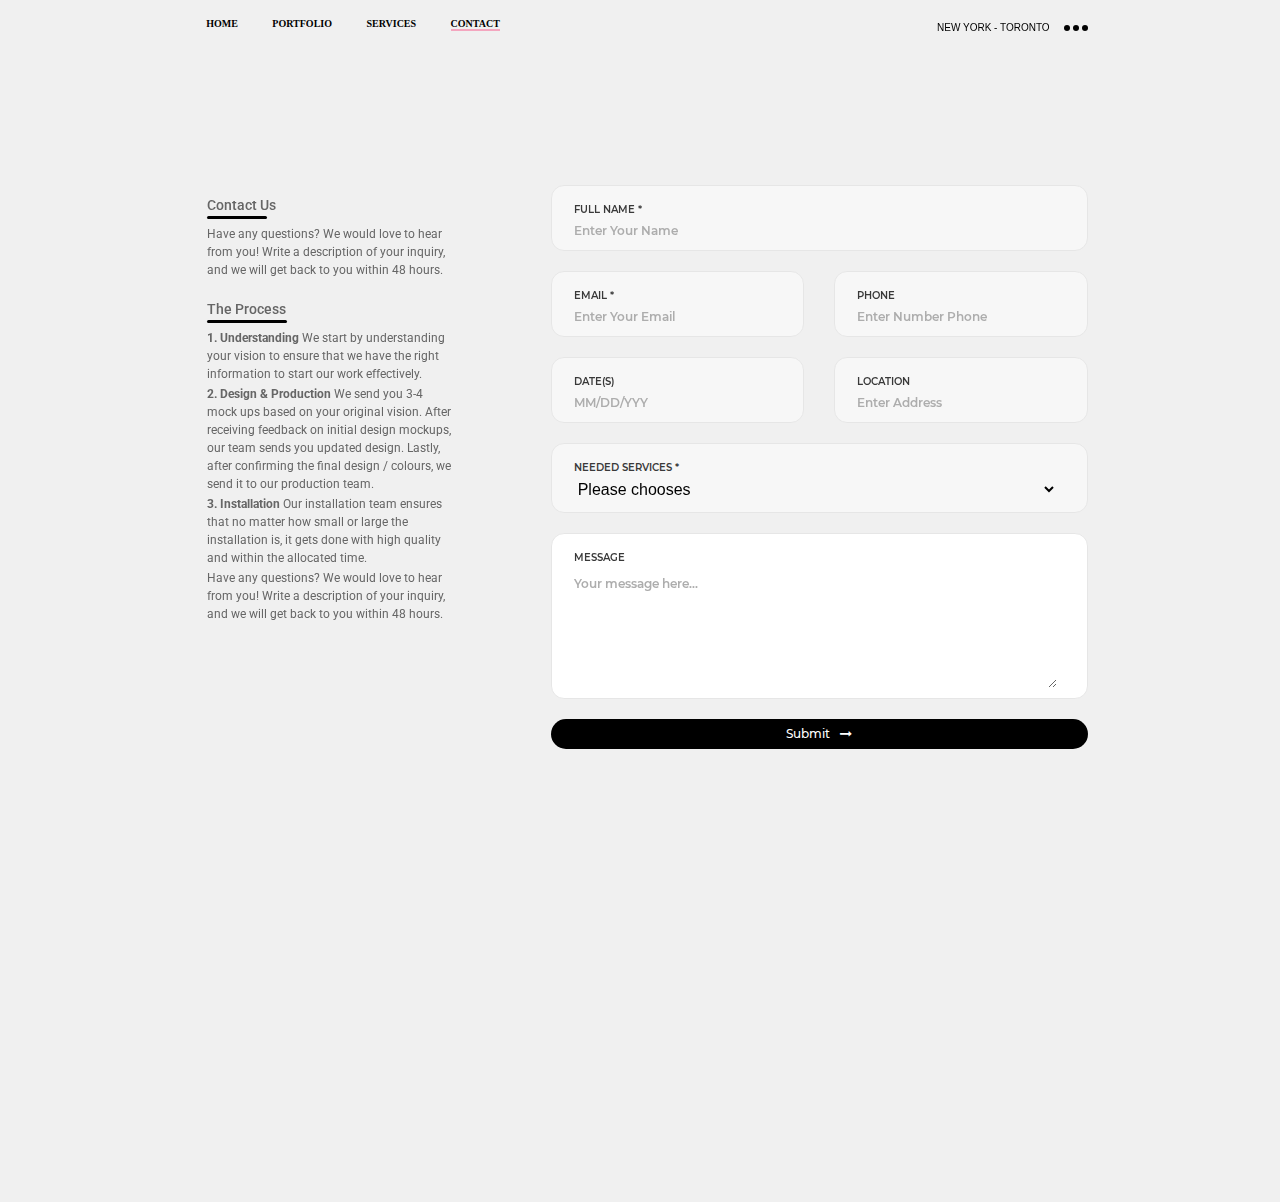
==== contact.html @ 4d8b91a7 "fixed mobile" ====
<!doctype html>
<html lang="en">
  <head>
    <!-- Required meta tags -->
    <meta charset="utf-8">
    <meta name="viewport" content="width=device-width, initial-scale=1">

    <!-- Bootstrap CSS -->
    <link href="https://cdn.jsdelivr.net/npm/bootstrap@5.1.3/dist/css/bootstrap.min.css" rel="stylesheet" integrity="sha384-1BmE4kWBq78iYhFldvKuhfTAU6auU8tT94WrHftjDbrCEXSU1oBoqyl2QvZ6jIW3" crossorigin="anonymous">

    <title>Contact | Floor Designs Toronto</title>
    <link rel="icon" href="static/img/floordesigns_to_logo_pack.png">
    <link rel="stylesheet" href="/static/style.css">

    <script src="https://kit.fontawesome.com/31c7b3f944.js" crossorigin="anonymous"></script>
    <link rel="stylesheet" href="https://cdnjs.cloudflare.com/ajax/libs/font-awesome/4.7.0/css/font-awesome.min.css">
    <link
    rel="stylesheet"
    href="https://cdnjs.cloudflare.com/ajax/libs/animate.css/4.1.1/animate.min.css"
  />
    <link href="https://unpkg.com/aos@2.3.1/dist/aos.css" rel="stylesheet">
    <link rel='stylesheet' href='https://maxcdn.bootstrapcdn.com/font-awesome/4.5.0/css/font-awesome.min.css'>
    <link rel='stylesheet' href='https://stackpath.bootstrapcdn.com/bootstrap/4.1.3/css/bootstrap.min.css'><link rel="stylesheet" href="./style.css">
    <!--===============================================================================================-->
	<link rel="icon" type="image/png" href="images/icons/favicon.ico"/>
    <!--===============================================================================================-->
        <link rel="stylesheet" type="text/css" href="vendor/bootstrap/css/bootstrap.min.css">
    <!--===============================================================================================-->
        <link rel="stylesheet" type="text/css" href="fonts/font-awesome-4.7.0/css/font-awesome.min.css">
    <!--===============================================================================================-->
        <link rel="stylesheet" type="text/css" href="fonts/iconic/css/material-design-iconic-font.min.css">
    <!--===============================================================================================-->
        <link rel="stylesheet" type="text/css" href="vendor/animate/animate.css">
    <!--===============================================================================================-->
        <link rel="stylesheet" type="text/css" href="vendor/css-hamburgers/hamburgers.min.css">
    <!--===============================================================================================-->
        <link rel="stylesheet" type="text/css" href="vendor/animsition/css/animsition.min.css">
    <!--===============================================================================================-->
        <link rel="stylesheet" type="text/css" href="vendor/select2/select2.min.css">
    <!--===============================================================================================-->
        <link rel="stylesheet" type="text/css" href="vendor/daterangepicker/daterangepicker.css">
    <!--===============================================================================================-->
        <link rel="stylesheet" type="text/css" href="vendor/noui/nouislider.min.css">
    <!--===============================================================================================-->
        <link rel="stylesheet" type="text/css" href="css/util.css">
        <link rel="stylesheet" type="text/css" href="css/main.css">

</head>

  <body>

    <nav class="container-custom-port">
        
        <div class="row">
            <div  class=" col-md-6 col-12 text-center">
                 <ul id="menu">
                     <li  ><a style="margin-left:0px !important" class="nav-tittle_port  " href="index.html">Home</a> </li>
                     <li  ><a class="nav-tittle_port  " href="portfolio.html">portfolio</a> </li>
                     <li  ><a class="nav-tittle_port  " href="services.html">services</a> </li>
                     <li  ><a class="nav-tittle_port active " href="contact.html">contact</a> </li>
                 </ul>
            </div>
            <div class="col-md-6 col-12 d-none d-sm-none d-sm-none d-md-block ">
                <ul id="location">
                
                <li class="nav-location" data-aos="fade-left" data-aos-duration="2000">
                    <span><img class="flag" src="https://upload.wikimedia.org/wikipedia/commons/thumb/e/ee/Flag_of_Canada_%28black_and_white%29.svg/1280px-Flag_of_Canada_%28black_and_white%29.svg.png" alt=""></span>
                    NEW YORK - TORONTO
                    <span style="margin-left: 12px;">
                        <span class="dot"></span>
                        <span class="dot"></span>
                        <span class="dot"></span>
                    </span>
                </li>
            </div>
          
            
        </div>
        
    </nav> 
 
  
    <section style="padding-top: 150px !important;" class="products-section1 margin-top-contaxt">
        <div class="row">
            <div class="col-12 col-md-4">
                <div class="col-md-12"  data-aos="fade-right" data-aos-duration="2500" >
                    <p  class="p-title-process">Contact Us</p>
                    <div class="rectangle-5"></div>
                    <p class="p-process">Have any questions? We would love to hear from you! Write a description of your inquiry, and we will get back to you within 48 hours.</p>
               
                      </div>
                <div class="col-md-12 padd-top-mob"  data-aos="fade-right" data-aos-duration="2000" >
                    <p  class="p-title-process">The Process</p>
                    <div class="rectangle-4"></div>
                    <p class="p-process"><b>1. Understanding</b> We start by understanding your vision to ensure that we have the right information to start our work effectively.</p>
                    <p class="p-process"><b>2. Design & Production</b> We send you 3-4 mock ups based on your original vision. After receiving feedback on initial design mockups, our team sends you updated design.
                        Lastly, after confirming the final design / colours, we send it to our production team.</p>
                    <p class="p-process"><b>3. Installation</b> Our installation team ensures that no matter how small or large the installation is, it gets done with high quality and within the allocated time.</p>
                   <p class="p-process">Have any questions? We would love to hear from you! Write a description of your inquiry, and we will get back to you within 48 hours.</p>
                </div>

            </div>
            <div class="col-12 col-md-8"  data-aos="fade" data-aos-duration="3000">
                <div class="container-contact100">
                    <div class="wrap-contact100">
                        <form class="contact100-form validate-form" action="https://formspree.io/f/xgedkbnn" method="POST">
                            <!--<span class="contact100-form-title">
                                Contact Us
                            </span>-->
            
                            <div class="wrap-input100 validate-input bg1" data-validate="Please Type Your Name">
                                <span class="label-input100">FULL NAME *</span>
                                <input class="input100" type="text" name="name" placeholder="Enter Your Name">
                            </div>
            
                            <div class="wrap-input100 validate-input bg1 rs1-wrap-input100" data-validate = "Enter Your Email (e@a.x)">
                                <span class="label-input100">Email *</span>
                                <input class="input100" type="text" name="email" placeholder="Enter Your Email ">
                            </div>
            
                            <div class="wrap-input100 bg1 rs1-wrap-input100">
                                <span class="label-input100">Phone</span>
                                <input class="input100" type="text" name="phone" placeholder="Enter Number Phone">
                            </div>
                            <div class="wrap-input100 bg1 rs1-wrap-input100">
                                <span class="label-input100">Date(s)</span>
                                <input class="input100" type="text" name="date" placeholder="MM/DD/YYY">
                            </div>
            
                            <div class="wrap-input100 bg1 rs1-wrap-input100 validate-input">
                                <span class="label-input100">Location</span>
                                <input class="input100" type="text" name="location" placeholder="Enter Address">
                            </div>
            
                            <div class="wrap-input100 input100-select bg1 validate-input">
                                <span class="label-input100 alidate-input">Needed Services *</span>
                                <div>
                                    <select class="js-select2" name="service">
                                        <option>Please chooses</option>
                                        <option>Floor Design</option>
                                        <option>Monogram</option>
                                        <option>Stationary</option>
                                        <option>Back Drop</option>
                                        <option>Corporate</option>
                                        <option>Multiple Projects</option>
                                        <option>Other</option>
                                    </select>
                                    <div class="dropDownSelect2"></div>
                                </div>
                            </div>
            
                            
            
                            <div class="wrap-input100 validate-input bg0 rs1-alert-validate" data-validate = "Please Type Your Message">
                                <span class="label-input100">Message</span>
                                <textarea class="input100" name="message" placeholder="Your message here..."></textarea>
                            </div>
            
                            <div class="container-contact100-form-btn">
                                <button class="contact100-form-btn">
                                    <span>
                                        Submit
                                        <i class="fa fa-long-arrow-right m-l-7" aria-hidden="true"></i>
                                    </span>
                                </button>
                            </div>
                        </form>
                    </div>
                </div>

            </div>

        </div>
    </section>



    <footer style="padding-top:0px;"class="footer-containter">
        <div class="row ">
            <div class="col-6">
                <div class="p-footer">Floor <b>Designs</b>  Toronto</div>
                <div class="rectangle2"></div>
                <div class="rectangle3"></div>
                <div class="rectangle4"></div>
            </div>
            <div class="col-6 " >
                <div class="icon">
                    <a target="_blank" href="https://www.instagram.com/floordesigns.to/" class="iconsocials fa fa-instagram"></a>
                    <a target="_blank" href="tel:2899462112" class="iconsocials fa fa-phone"></a>
                    <a href="#" class="view_maga"><p><i>View magazine</i></p></a> 
                </div>
            </div>


        </div>




    </footer> 


    <!-- Optional JavaScript; choose one of the two! -->

    <!-- Option 1: Bootstrap Bundle with Popper -->
    <script src="https://cdn.jsdelivr.net/npm/bootstrap@5.1.3/dist/js/bootstrap.bundle.min.js" integrity="sha384-ka7Sk0Gln4gmtz2MlQnikT1wXgYsOg+OMhuP+IlRH9sENBO0LRn5q+8nbTov4+1p" crossorigin="anonymous"></script>
    <script src="https://unpkg.com/aos@2.3.1/dist/aos.js"></script>
    <script>
        AOS.init();

      </script>
      <script>

        $(document).ready(function(){
				$(".filter-button").click(function(){
					var value = $(this).attr('data-filter');
					if(value == "all")
					{ 
						$('.filter').show();
					}
					else
					{ 
						$(".filter").not('.'+value).hide();
						$('.filter').filter('.'+value).show();
					}
					if ($(".filter-button").removeClass("active")) {
						$(this).addClass("active");
					}
				});
				$(this).addClass("active");
			});
      </script>
        <script src='https://code.jquery.com/jquery-3.3.1.slim.min.js'></script>
        <script src='https://cdnjs.cloudflare.com/ajax/libs/popper.js/1.14.3/umd/popper.min.js'></script>
        <script src='https://stackpath.bootstrapcdn.com/bootstrap/4.1.3/js/bootstrap.min.js'></script><script  src="static/script.js"></script>
    <!-- Option 2: Separate Popper and Bootstrap JS -->
    <!--
    <script src="https://cdn.jsdelivr.net/npm/@popperjs/core@2.10.2/dist/umd/popper.min.js" integrity="sha384-7+zCNj/IqJ95wo16oMtfsKbZ9ccEh31eOz1HGyDuCQ6wgnyJNSYdrPa03rtR1zdB" crossorigin="anonymous"></script>
    <script src="https://cdn.jsdelivr.net/npm/bootstrap@5.1.3/dist/js/bootstrap.min.js" integrity="sha384-QJHtvGhmr9XOIpI6YVutG+2QOK9T+ZnN4kzFN1RtK3zEFEIsxhlmWl5/YESvpZ13" crossorigin="anonymous"></script>
    -->
    
<!--===============================================================================================-->
	<script src="vendor/jquery/jquery-3.2.1.min.js"></script>
    <!--===============================================================================================-->
        <script src="vendor/animsition/js/animsition.min.js"></script>
    <!--===============================================================================================-->
        <script src="vendor/bootstrap/js/popper.js"></script>
        <script src="vendor/bootstrap/js/bootstrap.min.js"></script>
    <!--===============================================================================================-->
        <script src="vendor/select2/select2.min.js"></script>
        <script>
            $(".js-select2").each(function(){
                $(this).select2({
                    minimumResultsForSearch: 20,
                    dropdownParent: $(this).next('.dropDownSelect2')
                });
    
    
                $(".js-select2").each(function(){
                    $(this).on('select2:close', function (e){
                        if($(this).val() == "Please chooses") {
                            $('.js-show-service').slideUp();
                        }
                        else {
                            $('.js-show-service').slideUp();
                            $('.js-show-service').slideDown();
                        }
                    });
                });
            })
        </script>
    <!--===============================================================================================-->
        <script src="vendor/daterangepicker/moment.min.js"></script>
        <script src="vendor/daterangepicker/daterangepicker.js"></script>
    <!--===============================================================================================-->
        <script src="vendor/countdowntime/countdowntime.js"></script>
    <!--===============================================================================================-->
        <script src="vendor/noui/nouislider.min.js"></script>
        <script>
            var filterBar = document.getElementById('filter-bar');
    
            noUiSlider.create(filterBar, {
                start: [ 1500, 3900 ],
                connect: true,
                range: {
                    'min': 1500,
                    'max': 7500
                }
            });
    
            var skipValues = [
            document.getElementById('value-lower'),
            document.getElementById('value-upper')
            ];
    
            filterBar.noUiSlider.on('update', function( values, handle ) {
                skipValues[handle].innerHTML = Math.round(values[handle]);
                $('.contact100-form-range-value input[name="from-value"]').val($('#value-lower').html());
                $('.contact100-form-range-value input[name="to-value"]').val($('#value-upper').html());
            });
        </script>
    <!--===============================================================================================-->
        <script src="js/main.js"></script>
    
    <!-- Global site tag (gtag.js) - Google Analytics -->
    <script async src="https://www.googletagmanager.com/gtag/js?id=UA-23581568-13"></script>
    <script>
      window.dataLayer = window.dataLayer || [];
      function gtag(){dataLayer.push(arguments);}
      gtag('js', new Date());
    
      gtag('config', 'UA-23581568-13');
    </script>
  </body>
</html>
---- static/style.css ----
@import url('https://fonts.googleapis.com/css2?family=Roboto:ital,wght@0,100;0,300;0,400;0,500;0,700;0,900;1,100;1,300;1,400;1,500;1,700;1,900&display=swap');

html, body {width: auto!important; overflow-x: hidden!important} 

body{
    background-color: #f0f0f0 !important;
}



			.gallery-top-text li a{ 
                color: rgb(0, 0, 0);
                text-decoration: none;
                margin: 0 5px;
                font-size: 10px;
                text-transform: titlecase !important;
                transition-duration:  .5s;
                background-color: #e2e2e2;
                padding: 5px 10px;
                border-radius: 15px;
            }  
            .gallery-top-text li a:hover{ 
                color: rgb(255, 255, 255);
                background-color: #000000;
            } 

			.filter-button.active{
                background: #040404; 
                color: #fff;
                border-bottom: #f4a6bf;
            }
			.filter {
                border: 0px solid #fff; 
                
                
            }

			.overlay {
                position: absolute;
                bottom: 0;
                left: 0;
                right: 0;
                height: 20%;
                width: 100%; 
                opacity: 0; 
                transition: .5s ease; 
                background-color: #008CBA; 
                
            }
			.filter:hover .overlay {
                opacity: 0.8; 
            }
            .img-fluid-cust{
                padding: 10px;
                width: 100% !important;
                height: 250px !important;
                object-fit: cover !important;
            }

/*......NAV....*/

.dot{
    height: 6px;
    width: 6px;
    background-color: rgb(2, 2, 2);
    border-radius: 50%;
    display: inline-block;
}

.nav-bg{
    background-color: black;
    height: 800px;
   
}

ul#menu li {
    display:inline;
    
}

#menu{
    padding-top: 10px;
}

ul#location li {
    display:inline;
    float: right;
}

.nav-tittle{
    color: white;
    text-decoration: none;
    margin: 0 15px;
    font-size: 10px;
    text-transform: uppercase !important;
    transition-duration:  .5s;
    border-bottom: 2px solid #000000;
}

.nav-tittle_port{
    color: rgb(0, 0, 0);
    text-decoration: none;
    margin: 0 15px;
    font-size: 10px;
    text-transform: uppercase !important;
    transition-duration:  .5s;
    border-bottom: 2px solid #f0f0f0;
    transition-duration: 1s;
    animation:  fadein color 2s;
    -moz-animation: fadein 2s; /* Firefox */
    -webkit-animation: fadein 2s; /* Safari and Chrome */
    -o-animation: fadein 2s; /* Opera */
    font-weight: 600;
}
.nav-tittle_port:hover{
    border-bottom: 2px solid #f4a6bf;
    color: rgb(7, 7, 7);
    text-decoration: none;
}
.active{
    border-bottom: 2px solid #f4a6bf;
}



.nav-tittle:hover{
    border-bottom: 2px solid #f4a6bf;
    color: white;
}


.nav-location{
    color: black;
    text-decoration: none;
    font-size: 10px;
    text-transform: uppercase !important;
    margin-top: 20px;
}

.flag{
    width: 20px;
    margin-right: 10px;
}

.banner{
    z-index: 2;
    position: absolute;
    width: 80%;
    height: 700px;
    padding-top: 100px;
    top: 0;
}


/*......img....*/
.img-home{
    width: 100%;
    height: 500px;
    object-fit: cover;

    
}
.img-banner{
    width: 100%;
    height: 500px;
    object-fit: cover;
    position: ;
    margin-top: -1000px;
    padding-right: 15%;

}

.img-services{
    width: 100%;
    height: 300px;
    object-fit: cover;

    
}
/*......accordion....*/

.accordion-button:not(.collapsed) {
    color: #000000;
    background-color: #f0f0f0;
    box-shadow: inset 0 -1px 0 rgb(0 0 0 / 13%);
    transition-duration: .5s;
    
}

.accordion-button{
    font-size: 30px !important;
    font-family: 'Roboto', sans-serif;
    font-weight: 800;
    line-height: 1;
    position: ;
    transition-duration: .5s;
    color: rgb(162, 162, 162) !important;
}
.accordion-button:not(.collapsed) {
    color: #000000 !important;


    
}

/*......btn....*/

.btn-services{
    font-size: 12px;
    font-family: 'Roboto', sans-serif;
    font-weight: 400;
    line-height: 2.5;
    text-decoration: none;
    color: black;
    letter-spacing: 3px;
    text-transform: uppercase;
    margin-left: 14px;
    transition-duration: .5s;
}

.sss:hover .btn-services{
    margin-left: 30px;
    font-weight: 700;
    color: black;
}
.sss:hover .btn-services i{
    margin-left: 10%;
    font-weight: 700;
    color: rgb(0, 0, 0);
}

i{
    transition-duration: .5s;
}



/*......Shapes....*/

.dot2{
    height: 30px;
    width: 30px;
    background-color: #fd0856;
    border-radius: 50%;
    position: inline;
    margin-bottom: -30px !important;
    opacity: .15;
    transition-duration: .5s;
}

.sss:hover .dot2{
    height: 30px;
    width: 220px;
    border-radius: 400px;
}

.rectangle {
    height: 8px;
    width: 50px;
    border-radius: 20px;
    background-color: rgb(0, 0, 0);
    margin-bottom: 30px;
  }

  .rectangle2 {
    height: 4px;
    width: 100px;
    border-radius: 20px;
    background-color: rgb(0, 0, 0);
    margin-bottom: 4px;
  }
  .rectangle3 {
    height: 4px;
    width: 80px;
    border-radius: 20px;
    background-color: rgb(0, 0, 0);
    margin-bottom: 4px;
  }
  .rectangle4 {
    height: 4px;
    width: 30px;
    border-radius: 20px;
    background-color: rgb(0, 0, 0);
    margin-bottom: 4px;
  }
  .rectangle-4 {
    height: 3px;
    width: 80px;
    border-radius: 20px;
    background-color: rgb(0, 0, 0);
    margin-bottom: 4px;
  }
  .rectangle-5 {
    height: 3px;
    width: 60px;
    border-radius: 20px;
    background-color: rgb(0, 0, 0);
    margin-bottom: 4px;
  }
  .padd-top-mob{
      padding-top: 10px;
      padding-bottom: 0px;
  }
/*......text....*/

.h1-text{
    font-size: 50px;
    font-family: 'Roboto', sans-serif;
    font-weight: 800;
    line-height: 1;
    position: ;
    
}
.h1-banner{
    font-size: 100px;
    font-family: 'Roboto', sans-serif;
    font-weight: 800;
    line-height: 1;
    float: right;
    text-transform: uppercase;
    margin-top: -700px !important;
    z-index: 1;
    position: relative;
    text-align: right;
    margin-right: 19%;
    color: white;

    text-shadow: 10px 10px 10px #000000;

}

.p-banner{
    font-size: 12px;
    font-family: 'Roboto', sans-serif;
    font-weight: 400;
    line-height: 1;
    float: right;
    text-transform: capitalize;
    margin-top: -400px !important;
    z-index: 1;
    position: relative;
    text-align: right;
    margin-right: 19%;
    color: white;
    padding-left: 500px;
    text-shadow: 10px 10px 10px #000000;

}
.p-text{
    font-size: 15px;
    font-family: 'Roboto', sans-serif;
    font-weight: 400;
    line-height: 1.5;
}


.p-disc{
    font-size: 10px;
    font-family: 'Roboto', sans-serif;
    font-weight: 400;
    line-height: 1.5;
    padding-top: 10px;
}
.view_maga{
    font-size: 15px;
    font-family: 'Roboto', sans-serif;
    font-weight: 400;
    color: black;
    text-decoration: underline;
    float: right;
    padding-left: 20px;
    padding-top: 2px;
}
.view_maga:hover{
    font-size: 15px;
    font-family: 'Roboto', sans-serif;
    font-weight: 600;
    color: black;
    text-decoration: underline;
    float: right;
    padding-left: 20px;
}
.p-disc-icon{
    font-size: 10px;
    font-family: 'Roboto', sans-serif;
    font-weight: 400;
    line-height: 1.5;
    padding-top: 10px;
    float: right;
}

.h1-cta{
    font-size: 8vw;
    font-family: 'Roboto', sans-serif;
    font-weight: 800;
    line-height: 1.3;
    position: ;
    text-transform: uppercase;
    text-align: center;
    
}

.p-footer{
    font-size: 15px;
    font-family: 'Roboto', sans-serif;
    font-weight: 400;
    text-transform: uppercase;

}
.strong{
    font-size: 12px;
}

.p-services{
    font-size: 12px !important;
    font-family: 'Roboto', sans-serif;
    font-weight: 300 !important;
    padding-top: 3px;
    float: left;
    text-transform: capitalize  ;
}

.p-title-process{
    font-size: 14px;
    font-family: 'Roboto', sans-serif;
    font-weight: 500;
    line-height: 1.5;
    padding-top: 10px;

}


.p-process{
    font-size: 12px;
    font-family: 'Roboto', sans-serif;
    font-weight: 400;
    line-height: 1.5;
    padding-top: 2px;

}
/*......Icons....*/

.fas{
    margin-left: 10px;
}

.icon-arrow-2{
    font-size: 15px;
    margin-left: 15px;
    font-weight: 600;
}

.iconsocials{
    text-decoration: none;
    color: black;
    font-size: 30px !important;
    margin-left: 20px;
    transition-duration: .5s;
    float: right;
}
.iconsocials:hover{
    opacity: .5;
    font-size: 27px !important;
    color: black;
    text-decoration: none;
    
}
.icon{
    float: right;
}
/*......Box....*/

.text-boz{
    vertical-align: center;
    padding-top: 30%;
    
}

/*......Containters....*/
.products-section{
    padding-top: 150px;
}
.products-section1{
    padding: 0 15%;
    max-width: 1500px;
    margin: auto;
    padding-top: 150px !important;
}

.container-custom{
    padding: 0 15%;
    max-width: 1500px;
    margin: auto;
}

.container-custom-port{
    padding: 0 15% 0 10%;
    max-width: 1500px;
    margin: auto;
}

.container-custom-cta{
    padding: 150px 15%;
    max-width: 1500px;
    margin: auto;
}

.footer-containter{
    padding: 70px 10%;
    max-width: 1500px;
    margin: auto;
}


/*......Button....*/


.accordion-button {
    position: relative;
    display: flex;
    align-items: center;
    width: 100%;
    padding: 1rem 1.25rem;
    font-size: 1rem;
    color: #212529;
    text-align: left;
    background-color: #f0f0f0;
    border: 0;
    border-radius: 0;
    overflow-anchor: none;
    transition: color .15s ease-in-out,background-color .15s ease-in-out,border-color .15s ease-in-out,box-shadow .15s ease-in-out,border-radius .15s ease;
}

.accordion-collapse {
    background-color: #f0f0f0;
}

.accordion-header{
    background-color: #f0f0f0;
}
.accordion-item{
    border: 2px;
}

/*......Media Q....*/
@media only screen and (max-width: 600px) {
    body {
        /*....background-color: green !important;...*/
      }
    .margin-top-contaxt{
        margin-top: -70px;
    }

    .img-home{
        padding-top: 30px;
    }
    .h1-cta{
        font-size: 10vw;
    }

    .container-custom-cta{
        padding: 150px 10%;
    }

    .h1-text{
        font-size: 40px;
        
    }

    .sss:hover .btn-services{
        margin-left: 15px;
    }
    .sss:hover .btn-services i{
        margin-left: 1px;
    }
    
    i{
        transition-duration: .5s;
    }
    .view_maga{
        font-size: 10px;

    }
    .list-inline-item{
        margin-bottom: 4px;
    }
    /*......Shapes....*/
    
    .dot2{
        height: 30px;
        width: 30px;
        background-color: #fd0856;
        border-radius: 50%;
        position: inline;
        margin-bottom: -30px !important;
        opacity: .15;
        transition-duration: .5s;
    }
    
    .sss:hover .dot2{
        height: 30px;
        width: 50px;
        border-radius: 400px;
    }

    .img-banner{
        padding-right: 0;
        margin-top: -600px;
    }
    .nav-bg{
        background-color: black;
        height: 600px;
       
    }

    .products-section1{
        padding-top: 50px !important;
        padding: 0 5%;
    }
    .products-section{
        padding-top: 50px;
    }

    .container-contact100 {
        padding-top: 0px  !important;
        padding-left: 0px !important;
        
      }
      .p-banner{
     
        padding-left: 30px;
        margin-top: -250px !important;
    
    }
    .h1-banner{
        font-size: 80px;
        font-family: 'Roboto', sans-serif;
        font-weight: 800;
        line-height: 1;
        float: right;
        text-transform: uppercase;
        margin-top: -500px !important;
        z-index: 1;
        position: relative;
        text-align: right;
        margin-right: 80px;
        color: white;
    
        text-shadow: 10px 10px 10px #000000;
    
    }
    .img-fluid-cust{
        height: 100px !important;
    }
    .container-custom-port{
        padding: 0 5% 0 1%;

    }
}

/* Medium devices (landscape tablets, 768px and up) */
@media only screen and (min-width:601px) and (max-width:768px) {
    body {
        /*....background-color: orange!important;...*/
      }
      .img-home{
        padding-top: 30px;
    }

    .img-banner{
        padding-right: 0;
    }

    .container-contact100 {
        padding-top: 30px  !important;
        padding-left: 0px !important;
        
      }

      .p-banner{
     
        padding-left: 30px;
    
    }
}

/* Large devices (laptops/desktops, 992px and up) */
@media only screen and (min-width:769px) and (max-width: 992px) {
    body {
        /*.....background-color: rgb(255, 0, 234)!important;...*/
      }

      .container-custom-port{
        padding: 0 5% 0 1%;
        max-width: 1500px;
        margin: auto;
    }
    .container-contact100 {

        padding-left: 0px;
        
      }

      .p-banner{
     
        padding-left: 300px;

    
    }
}

@media only screen and  (min-width: 1200px) {
 
    /*.....html, body{
        background-color: red !important;
    }...*/
    .h1-cta{
        font-size: 100px;

    }
    button{
        font-size: 20px;
       
    }
}


@keyframes fadein {
    from {
        opacity:0;
    }
    to {
        opacity:1;
    }
}
@-moz-keyframes fadein { /* Firefox */
    from {
        opacity:0;
    }
    to {
        opacity:1;
    }
}
@-webkit-keyframes fadein { /* Safari and Chrome */
    from {
        opacity:0;
    }
    to {
        opacity:1;
    }
}
@-o-keyframes fadein { /* Opera */
    from {
        opacity:0;
    }
    to {
        opacity: 1;
    }
}
---- fonts/iconic/css/material-design-iconic-font.min.css ----
@font-face{font-family:Material-Design-Iconic-Font;src:url(../fonts/Material-Design-Iconic-Font.woff2?v=2.2.0) format('woff2'),url(../fonts/Material-Design-Iconic-Font.woff?v=2.2.0) format('woff'),url(../fonts/Material-Design-Iconic-Font.ttf?v=2.2.0) format('truetype')}.zmdi{display:inline-block;font:normal normal normal 14px/1 'Material-Design-Iconic-Font';font-size:inherit;text-rendering:auto;-webkit-font-smoothing:antialiased;-moz-osx-font-smoothing:grayscale}.zmdi-hc-lg{font-size:1.33333333em;line-height:.75em;vertical-align:-15%}.zmdi-hc-2x{font-size:2em}.zmdi-hc-3x{font-size:3em}.zmdi-hc-4x{font-size:4em}.zmdi-hc-5x{font-size:5em}.zmdi-hc-fw{width:1.28571429em;text-align:center}.zmdi-hc-ul{padding-left:0;margin-left:2.14285714em;list-style-type:none}.zmdi-hc-ul>li{position:relative}.zmdi-hc-li{position:absolute;left:-2.14285714em;width:2.14285714em;top:.14285714em;text-align:center}.zmdi-hc-li.zmdi-hc-lg{left:-1.85714286em}.zmdi-hc-border{padding:.1em .25em;border:solid .1em #9e9e9e;border-radius:2px}.zmdi-hc-border-circle{padding:.1em .25em;border:solid .1em #9e9e9e;border-radius:50%}.zmdi.pull-left{float:left;margin-right:.15em}.zmdi.pull-right{float:right;margin-left:.15em}.zmdi-hc-spin{-webkit-animation:zmdi-spin 1.5s infinite linear;animation:zmdi-spin 1.5s infinite linear}.zmdi-hc-spin-reverse{-webkit-animation:zmdi-spin-reverse 1.5s infinite linear;animation:zmdi-spin-reverse 1.5s infinite linear}@-webkit-keyframes zmdi-spin{0%{-webkit-transform:rotate(0deg);transform:rotate(0deg)}100%{-webkit-transform:rotate(359deg);transform:rotate(359deg)}}@keyframes zmdi-spin{0%{-webkit-transform:rotate(0deg);transform:rotate(0deg)}100%{-webkit-transform:rotate(359deg);transform:rotate(359deg)}}@-webkit-keyframes zmdi-spin-reverse{0%{-webkit-transform:rotate(0deg);transform:rotate(0deg)}100%{-webkit-transform:rotate(-359deg);transform:rotate(-359deg)}}@keyframes zmdi-spin-reverse{0%{-webkit-transform:rotate(0deg);transform:rotate(0deg)}100%{-webkit-transform:rotate(-359deg);transform:rotate(-359deg)}}.zmdi-hc-rotate-90{-webkit-transform:rotate(90deg);-ms-transform:rotate(90deg);transform:rotate(90deg)}.zmdi-hc-rotate-180{-webkit-transform:rotate(180deg);-ms-transform:rotate(180deg);transform:rotate(180deg)}.zmdi-hc-rotate-270{-webkit-transform:rotate(270deg);-ms-transform:rotate(270deg);transform:rotate(270deg)}.zmdi-hc-flip-horizontal{-webkit-transform:scale(-1,1);-ms-transform:scale(-1,1);transform:scale(-1,1)}.zmdi-hc-flip-vertical{-webkit-transform:scale(1,-1);-ms-transform:scale(1,-1);transform:scale(1,-1)}.zmdi-hc-stack{position:relative;display:inline-block;width:2em;height:2em;line-height:2em;vertical-align:middle}.zmdi-hc-stack-1x,.zmdi-hc-stack-2x{position:absolute;left:0;width:100%;text-align:center}.zmdi-hc-stack-1x{line-height:inherit}.zmdi-hc-stack-2x{font-size:2em}.zmdi-hc-inverse{color:#fff}.zmdi-3d-rotation:before{content:'\f101'}.zmdi-airplane-off:before{content:'\f102'}.zmdi-airplane:before{content:'\f103'}.zmdi-album:before{content:'\f104'}.zmdi-archive:before{content:'\f105'}.zmdi-assignment-account:before{content:'\f106'}.zmdi-assignment-alert:before{content:'\f107'}.zmdi-assignment-check:before{content:'\f108'}.zmdi-assignment-o:before{content:'\f109'}.zmdi-assignment-return:before{content:'\f10a'}.zmdi-assignment-returned:before{content:'\f10b'}.zmdi-assignment:before{content:'\f10c'}.zmdi-attachment-alt:before{content:'\f10d'}.zmdi-attachment:before{content:'\f10e'}.zmdi-audio:before{content:'\f10f'}.zmdi-badge-check:before{content:'\f110'}.zmdi-balance-wallet:before{content:'\f111'}.zmdi-balance:before{content:'\f112'}.zmdi-battery-alert:before{content:'\f113'}.zmdi-battery-flash:before{content:'\f114'}.zmdi-battery-unknown:before{content:'\f115'}.zmdi-battery:before{content:'\f116'}.zmdi-bike:before{content:'\f117'}.zmdi-block-alt:before{content:'\f118'}.zmdi-block:before{content:'\f119'}.zmdi-boat:before{content:'\f11a'}.zmdi-book-image:before{content:'\f11b'}.zmdi-book:before{content:'\f11c'}.zmdi-bookmark-outline:before{content:'\f11d'}.zmdi-bookmark:before{content:'\f11e'}.zmdi-brush:before{content:'\f11f'}.zmdi-bug:before{content:'\f120'}.zmdi-bus:before{content:'\f121'}.zmdi-cake:before{content:'\f122'}.zmdi-car-taxi:before{content:'\f123'}.zmdi-car-wash:before{content:'\f124'}.zmdi-car:before{content:'\f125'}.zmdi-card-giftcard:before{content:'\f126'}.zmdi-card-membership:before{content:'\f127'}.zmdi-card-travel:before{content:'\f128'}.zmdi-card:before{content:'\f129'}.zmdi-case-check:before{content:'\f12a'}.zmdi-case-download:before{content:'\f12b'}.zmdi-case-play:before{content:'\f12c'}.zmdi-case:before{content:'\f12d'}.zmdi-cast-connected:before{content:'\f12e'}.zmdi-cast:before{content:'\f12f'}.zmdi-chart-donut:before{content:'\f130'}.zmdi-chart:before{content:'\f131'}.zmdi-city-alt:before{content:'\f132'}.zmdi-city:before{content:'\f133'}.zmdi-close-circle-o:before{content:'\f134'}.zmdi-close-circle:before{content:'\f135'}.zmdi-close:before{content:'\f136'}.zmdi-cocktail:before{content:'\f137'}.zmdi-code-setting:before{content:'\f138'}.zmdi-code-smartphone:before{content:'\f139'}.zmdi-code:before{content:'\f13a'}.zmdi-coffee:before{content:'\f13b'}.zmdi-collection-bookmark:before{content:'\f13c'}.zmdi-collection-case-play:before{content:'\f13d'}.zmdi-collection-folder-image:before{content:'\f13e'}.zmdi-collection-image-o:before{content:'\f13f'}.zmdi-collection-image:before{content:'\f140'}.zmdi-collection-item-1:before{content:'\f141'}.zmdi-collection-item-2:before{content:'\f142'}.zmdi-collection-item-3:before{content:'\f143'}.zmdi-collection-item-4:before{content:'\f144'}.zmdi-collection-item-5:before{content:'\f145'}.zmdi-collection-item-6:before{content:'\f146'}.zmdi-collection-item-7:before{content:'\f147'}.zmdi-collection-item-8:before{content:'\f148'}.zmdi-collection-item-9-plus:before{content:'\f149'}.zmdi-collection-item-9:before{content:'\f14a'}.zmdi-collection-item:before{content:'\f14b'}.zmdi-collection-music:before{content:'\f14c'}.zmdi-collection-pdf:before{content:'\f14d'}.zmdi-collection-plus:before{content:'\f14e'}.zmdi-collection-speaker:before{content:'\f14f'}.zmdi-collection-text:before{content:'\f150'}.zmdi-collection-video:before{content:'\f151'}.zmdi-compass:before{content:'\f152'}.zmdi-cutlery:before{content:'\f153'}.zmdi-delete:before{content:'\f154'}.zmdi-dialpad:before{content:'\f155'}.zmdi-dns:before{content:'\f156'}.zmdi-drink:before{content:'\f157'}.zmdi-edit:before{content:'\f158'}.zmdi-email-open:before{content:'\f159'}.zmdi-email:before{content:'\f15a'}.zmdi-eye-off:before{content:'\f15b'}.zmdi-eye:before{content:'\f15c'}.zmdi-eyedropper:before{content:'\f15d'}.zmdi-favorite-outline:before{content:'\f15e'}.zmdi-favorite:before{content:'\f15f'}.zmdi-filter-list:before{content:'\f160'}.zmdi-fire:before{content:'\f161'}.zmdi-flag:before{content:'\f162'}.zmdi-flare:before{content:'\f163'}.zmdi-flash-auto:before{content:'\f164'}.zmdi-flash-off:before{content:'\f165'}.zmdi-flash:before{content:'\f166'}.zmdi-flip:before{content:'\f167'}.zmdi-flower-alt:before{content:'\f168'}.zmdi-flower:before{content:'\f169'}.zmdi-font:before{content:'\f16a'}.zmdi-fullscreen-alt:before{content:'\f16b'}.zmdi-fullscreen-exit:before{content:'\f16c'}.zmdi-fullscreen:before{content:'\f16d'}.zmdi-functions:before{content:'\f16e'}.zmdi-gas-station:before{content:'\f16f'}.zmdi-gesture:before{content:'\f170'}.zmdi-globe-alt:before{content:'\f171'}.zmdi-globe-lock:before{content:'\f172'}.zmdi-globe:before{content:'\f173'}.zmdi-graduation-cap:before{content:'\f174'}.zmdi-home:before{content:'\f175'}.zmdi-hospital-alt:before{content:'\f176'}.zmdi-hospital:before{content:'\f177'}.zmdi-hotel:before{content:'\f178'}.zmdi-hourglass-alt:before{content:'\f179'}.zmdi-hourglass-outline:before{content:'\f17a'}.zmdi-hourglass:before{content:'\f17b'}.zmdi-http:before{content:'\f17c'}.zmdi-image-alt:before{content:'\f17d'}.zmdi-image-o:before{content:'\f17e'}.zmdi-image:before{content:'\f17f'}.zmdi-inbox:before{content:'\f180'}.zmdi-invert-colors-off:before{content:'\f181'}.zmdi-invert-colors:before{content:'\f182'}.zmdi-key:before{content:'\f183'}.zmdi-label-alt-outline:before{content:'\f184'}.zmdi-label-alt:before{content:'\f185'}.zmdi-label-heart:before{content:'\f186'}.zmdi-label:before{content:'\f187'}.zmdi-labels:before{content:'\f188'}.zmdi-lamp:before{content:'\f189'}.zmdi-landscape:before{content:'\f18a'}.zmdi-layers-off:before{content:'\f18b'}.zmdi-layers:before{content:'\f18c'}.zmdi-library:before{content:'\f18d'}.zmdi-link:before{content:'\f18e'}.zmdi-lock-open:before{content:'\f18f'}.zmdi-lock-outline:before{content:'\f190'}.zmdi-lock:before{content:'\f191'}.zmdi-mail-reply-all:before{content:'\f192'}.zmdi-mail-reply:before{content:'\f193'}.zmdi-mail-send:before{content:'\f194'}.zmdi-mall:before{content:'\f195'}.zmdi-map:before{content:'\f196'}.zmdi-menu:before{content:'\f197'}.zmdi-money-box:before{content:'\f198'}.zmdi-money-off:before{content:'\f199'}.zmdi-money:before{content:'\f19a'}.zmdi-more-vert:before{content:'\f19b'}.zmdi-more:before{content:'\f19c'}.zmdi-movie-alt:before{content:'\f19d'}.zmdi-movie:before{content:'\f19e'}.zmdi-nature-people:before{content:'\f19f'}.zmdi-nature:before{content:'\f1a0'}.zmdi-navigation:before{content:'\f1a1'}.zmdi-open-in-browser:before{content:'\f1a2'}.zmdi-open-in-new:before{content:'\f1a3'}.zmdi-palette:before{content:'\f1a4'}.zmdi-parking:before{content:'\f1a5'}.zmdi-pin-account:before{content:'\f1a6'}.zmdi-pin-assistant:before{content:'\f1a7'}.zmdi-pin-drop:before{content:'\f1a8'}.zmdi-pin-help:before{content:'\f1a9'}.zmdi-pin-off:before{content:'\f1aa'}.zmdi-pin:before{content:'\f1ab'}.zmdi-pizza:before{content:'\f1ac'}.zmdi-plaster:before{content:'\f1ad'}.zmdi-power-setting:before{content:'\f1ae'}.zmdi-power:before{content:'\f1af'}.zmdi-print:before{content:'\f1b0'}.zmdi-puzzle-piece:before{content:'\f1b1'}.zmdi-quote:before{content:'\f1b2'}.zmdi-railway:before{content:'\f1b3'}.zmdi-receipt:before{content:'\f1b4'}.zmdi-refresh-alt:before{content:'\f1b5'}.zmdi-refresh-sync-alert:before{content:'\f1b6'}.zmdi-refresh-sync-off:before{content:'\f1b7'}.zmdi-refresh-sync:before{content:'\f1b8'}.zmdi-refresh:before{content:'\f1b9'}.zmdi-roller:before{content:'\f1ba'}.zmdi-ruler:before{content:'\f1bb'}.zmdi-scissors:before{content:'\f1bc'}.zmdi-screen-rotation-lock:before{content:'\f1bd'}.zmdi-screen-rotation:before{content:'\f1be'}.zmdi-search-for:before{content:'\f1bf'}.zmdi-search-in-file:before{content:'\f1c0'}.zmdi-search-in-page:before{content:'\f1c1'}.zmdi-search-replace:before{content:'\f1c2'}.zmdi-search:before{content:'\f1c3'}.zmdi-seat:before{content:'\f1c4'}.zmdi-settings-square:before{content:'\f1c5'}.zmdi-settings:before{content:'\f1c6'}.zmdi-shield-check:before{content:'\f1c7'}.zmdi-shield-security:before{content:'\f1c8'}.zmdi-shopping-basket:before{content:'\f1c9'}.zmdi-shopping-cart-plus:before{content:'\f1ca'}.zmdi-shopping-cart:before{content:'\f1cb'}.zmdi-sign-in:before{content:'\f1cc'}.zmdi-sort-amount-asc:before{content:'\f1cd'}.zmdi-sort-amount-desc:before{content:'\f1ce'}.zmdi-sort-asc:before{content:'\f1cf'}.zmdi-sort-desc:before{content:'\f1d0'}.zmdi-spellcheck:before{content:'\f1d1'}.zmdi-storage:before{content:'\f1d2'}.zmdi-store-24:before{content:'\f1d3'}.zmdi-store:before{content:'\f1d4'}.zmdi-subway:before{content:'\f1d5'}.zmdi-sun:before{content:'\f1d6'}.zmdi-tab-unselected:before{content:'\f1d7'}.zmdi-tab:before{content:'\f1d8'}.zmdi-tag-close:before{content:'\f1d9'}.zmdi-tag-more:before{content:'\f1da'}.zmdi-tag:before{content:'\f1db'}.zmdi-thumb-down:before{content:'\f1dc'}.zmdi-thumb-up-down:before{content:'\f1dd'}.zmdi-thumb-up:before{content:'\f1de'}.zmdi-ticket-star:before{content:'\f1df'}.zmdi-toll:before{content:'\f1e0'}.zmdi-toys:before{content:'\f1e1'}.zmdi-traffic:before{content:'\f1e2'}.zmdi-translate:before{content:'\f1e3'}.zmdi-triangle-down:before{content:'\f1e4'}.zmdi-triangle-up:before{content:'\f1e5'}.zmdi-truck:before{content:'\f1e6'}.zmdi-turning-sign:before{content:'\f1e7'}.zmdi-wallpaper:before{content:'\f1e8'}.zmdi-washing-machine:before{content:'\f1e9'}.zmdi-window-maximize:before{content:'\f1ea'}.zmdi-window-minimize:before{content:'\f1eb'}.zmdi-window-restore:before{content:'\f1ec'}.zmdi-wrench:before{content:'\f1ed'}.zmdi-zoom-in:before{content:'\f1ee'}.zmdi-zoom-out:before{content:'\f1ef'}.zmdi-alert-circle-o:before{content:'\f1f0'}.zmdi-alert-circle:before{content:'\f1f1'}.zmdi-alert-octagon:before{content:'\f1f2'}.zmdi-alert-polygon:before{content:'\f1f3'}.zmdi-alert-triangle:before{content:'\f1f4'}.zmdi-help-outline:before{content:'\f1f5'}.zmdi-help:before{content:'\f1f6'}.zmdi-info-outline:before{content:'\f1f7'}.zmdi-info:before{content:'\f1f8'}.zmdi-notifications-active:before{content:'\f1f9'}.zmdi-notifications-add:before{content:'\f1fa'}.zmdi-notifications-none:before{content:'\f1fb'}.zmdi-notifications-off:before{content:'\f1fc'}.zmdi-notifications-paused:before{content:'\f1fd'}.zmdi-notifications:before{content:'\f1fe'}.zmdi-account-add:before{content:'\f1ff'}.zmdi-account-box-mail:before{content:'\f200'}.zmdi-account-box-o:before{content:'\f201'}.zmdi-account-box-phone:before{content:'\f202'}.zmdi-account-box:before{content:'\f203'}.zmdi-account-calendar:before{content:'\f204'}.zmdi-account-circle:before{content:'\f205'}.zmdi-account-o:before{content:'\f206'}.zmdi-account:before{content:'\f207'}.zmdi-accounts-add:before{content:'\f208'}.zmdi-accounts-alt:before{content:'\f209'}.zmdi-accounts-list-alt:before{content:'\f20a'}.zmdi-accounts-list:before{content:'\f20b'}.zmdi-accounts-outline:before{content:'\f20c'}.zmdi-accounts:before{content:'\f20d'}.zmdi-face:before{content:'\f20e'}.zmdi-female:before{content:'\f20f'}.zmdi-male-alt:before{content:'\f210'}.zmdi-male-female:before{content:'\f211'}.zmdi-male:before{content:'\f212'}.zmdi-mood-bad:before{content:'\f213'}.zmdi-mood:before{content:'\f214'}.zmdi-run:before{content:'\f215'}.zmdi-walk:before{content:'\f216'}.zmdi-cloud-box:before{content:'\f217'}.zmdi-cloud-circle:before{content:'\f218'}.zmdi-cloud-done:before{content:'\f219'}.zmdi-cloud-download:before{content:'\f21a'}.zmdi-cloud-off:before{content:'\f21b'}.zmdi-cloud-outline-alt:before{content:'\f21c'}.zmdi-cloud-outline:before{content:'\f21d'}.zmdi-cloud-upload:before{content:'\f21e'}.zmdi-cloud:before{content:'\f21f'}.zmdi-download:before{content:'\f220'}.zmdi-file-plus:before{content:'\f221'}.zmdi-file-text:before{content:'\f222'}.zmdi-file:before{content:'\f223'}.zmdi-folder-outline:before{content:'\f224'}.zmdi-folder-person:before{content:'\f225'}.zmdi-folder-star-alt:before{content:'\f226'}.zmdi-folder-star:before{content:'\f227'}.zmdi-folder:before{content:'\f228'}.zmdi-gif:before{content:'\f229'}.zmdi-upload:before{content:'\f22a'}.zmdi-border-all:before{content:'\f22b'}.zmdi-border-bottom:before{content:'\f22c'}.zmdi-border-clear:before{content:'\f22d'}.zmdi-border-color:before{content:'\f22e'}.zmdi-border-horizontal:before{content:'\f22f'}.zmdi-border-inner:before{content:'\f230'}.zmdi-border-left:before{content:'\f231'}.zmdi-border-outer:before{content:'\f232'}.zmdi-border-right:before{content:'\f233'}.zmdi-border-style:before{content:'\f234'}.zmdi-border-top:before{content:'\f235'}.zmdi-border-vertical:before{content:'\f236'}.zmdi-copy:before{content:'\f237'}.zmdi-crop:before{content:'\f238'}.zmdi-format-align-center:before{content:'\f239'}.zmdi-format-align-justify:before{content:'\f23a'}.zmdi-format-align-left:before{content:'\f23b'}.zmdi-format-align-right:before{content:'\f23c'}.zmdi-format-bold:before{content:'\f23d'}.zmdi-format-clear-all:before{content:'\f23e'}.zmdi-format-clear:before{content:'\f23f'}.zmdi-format-color-fill:before{content:'\f240'}.zmdi-format-color-reset:before{content:'\f241'}.zmdi-format-color-text:before{content:'\f242'}.zmdi-format-indent-decrease:before{content:'\f243'}.zmdi-format-indent-increase:before{content:'\f244'}.zmdi-format-italic:before{content:'\f245'}.zmdi-format-line-spacing:before{content:'\f246'}.zmdi-format-list-bulleted:before{content:'\f247'}.zmdi-format-list-numbered:before{content:'\f248'}.zmdi-format-ltr:before{content:'\f249'}.zmdi-format-rtl:before{content:'\f24a'}.zmdi-format-size:before{content:'\f24b'}.zmdi-format-strikethrough-s:before{content:'\f24c'}.zmdi-format-strikethrough:before{content:'\f24d'}.zmdi-format-subject:before{content:'\f24e'}.zmdi-format-underlined:before{content:'\f24f'}.zmdi-format-valign-bottom:before{content:'\f250'}.zmdi-format-valign-center:before{content:'\f251'}.zmdi-format-valign-top:before{content:'\f252'}.zmdi-redo:before{content:'\f253'}.zmdi-select-all:before{content:'\f254'}.zmdi-space-bar:before{content:'\f255'}.zmdi-text-format:before{content:'\f256'}.zmdi-transform:before{content:'\f257'}.zmdi-undo:before{content:'\f258'}.zmdi-wrap-text:before{content:'\f259'}.zmdi-comment-alert:before{content:'\f25a'}.zmdi-comment-alt-text:before{content:'\f25b'}.zmdi-comment-alt:before{content:'\f25c'}.zmdi-comment-edit:before{content:'\f25d'}.zmdi-comment-image:before{content:'\f25e'}.zmdi-comment-list:before{content:'\f25f'}.zmdi-comment-more:before{content:'\f260'}.zmdi-comment-outline:before{content:'\f261'}.zmdi-comment-text-alt:before{content:'\f262'}.zmdi-comment-text:before{content:'\f263'}.zmdi-comment-video:before{content:'\f264'}.zmdi-comment:before{content:'\f265'}.zmdi-comments:before{content:'\f266'}.zmdi-check-all:before{content:'\f267'}.zmdi-check-circle-u:before{content:'\f268'}.zmdi-check-circle:before{content:'\f269'}.zmdi-check-square:before{content:'\f26a'}.zmdi-check:before{content:'\f26b'}.zmdi-circle-o:before{content:'\f26c'}.zmdi-circle:before{content:'\f26d'}.zmdi-dot-circle-alt:before{content:'\f26e'}.zmdi-dot-circle:before{content:'\f26f'}.zmdi-minus-circle-outline:before{content:'\f270'}.zmdi-minus-circle:before{content:'\f271'}.zmdi-minus-square:before{content:'\f272'}.zmdi-minus:before{content:'\f273'}.zmdi-plus-circle-o-duplicate:before{content:'\f274'}.zmdi-plus-circle-o:before{content:'\f275'}.zmdi-plus-circle:before{content:'\f276'}.zmdi-plus-square:before{content:'\f277'}.zmdi-plus:before{content:'\f278'}.zmdi-square-o:before{content:'\f279'}.zmdi-star-circle:before{content:'\f27a'}.zmdi-star-half:before{content:'\f27b'}.zmdi-star-outline:before{content:'\f27c'}.zmdi-star:before{content:'\f27d'}.zmdi-bluetooth-connected:before{content:'\f27e'}.zmdi-bluetooth-off:before{content:'\f27f'}.zmdi-bluetooth-search:before{content:'\f280'}.zmdi-bluetooth-setting:before{content:'\f281'}.zmdi-bluetooth:before{content:'\f282'}.zmdi-camera-add:before{content:'\f283'}.zmdi-camera-alt:before{content:'\f284'}.zmdi-camera-bw:before{content:'\f285'}.zmdi-camera-front:before{content:'\f286'}.zmdi-camera-mic:before{content:'\f287'}.zmdi-camera-party-mode:before{content:'\f288'}.zmdi-camera-rear:before{content:'\f289'}.zmdi-camera-roll:before{content:'\f28a'}.zmdi-camera-switch:before{content:'\f28b'}.zmdi-camera:before{content:'\f28c'}.zmdi-card-alert:before{content:'\f28d'}.zmdi-card-off:before{content:'\f28e'}.zmdi-card-sd:before{content:'\f28f'}.zmdi-card-sim:before{content:'\f290'}.zmdi-desktop-mac:before{content:'\f291'}.zmdi-desktop-windows:before{content:'\f292'}.zmdi-device-hub:before{content:'\f293'}.zmdi-devices-off:before{content:'\f294'}.zmdi-devices:before{content:'\f295'}.zmdi-dock:before{content:'\f296'}.zmdi-floppy:before{content:'\f297'}.zmdi-gamepad:before{content:'\f298'}.zmdi-gps-dot:before{content:'\f299'}.zmdi-gps-off:before{content:'\f29a'}.zmdi-gps:before{content:'\f29b'}.zmdi-headset-mic:before{content:'\f29c'}.zmdi-headset:before{content:'\f29d'}.zmdi-input-antenna:before{content:'\f29e'}.zmdi-input-composite:before{content:'\f29f'}.zmdi-input-hdmi:before{content:'\f2a0'}.zmdi-input-power:before{content:'\f2a1'}.zmdi-input-svideo:before{content:'\f2a2'}.zmdi-keyboard-hide:before{content:'\f2a3'}.zmdi-keyboard:before{content:'\f2a4'}.zmdi-laptop-chromebook:before{content:'\f2a5'}.zmdi-laptop-mac:before{content:'\f2a6'}.zmdi-laptop:before{content:'\f2a7'}.zmdi-mic-off:before{content:'\f2a8'}.zmdi-mic-outline:before{content:'\f2a9'}.zmdi-mic-setting:before{content:'\f2aa'}.zmdi-mic:before{content:'\f2ab'}.zmdi-mouse:before{content:'\f2ac'}.zmdi-network-alert:before{content:'\f2ad'}.zmdi-network-locked:before{content:'\f2ae'}.zmdi-network-off:before{content:'\f2af'}.zmdi-network-outline:before{content:'\f2b0'}.zmdi-network-setting:before{content:'\f2b1'}.zmdi-network:before{content:'\f2b2'}.zmdi-phone-bluetooth:before{content:'\f2b3'}.zmdi-phone-end:before{content:'\f2b4'}.zmdi-phone-forwarded:before{content:'\f2b5'}.zmdi-phone-in-talk:before{content:'\f2b6'}.zmdi-phone-locked:before{content:'\f2b7'}.zmdi-phone-missed:before{content:'\f2b8'}.zmdi-phone-msg:before{content:'\f2b9'}.zmdi-phone-paused:before{content:'\f2ba'}.zmdi-phone-ring:before{content:'\f2bb'}.zmdi-phone-setting:before{content:'\f2bc'}.zmdi-phone-sip:before{content:'\f2bd'}.zmdi-phone:before{content:'\f2be'}.zmdi-portable-wifi-changes:before{content:'\f2bf'}.zmdi-portable-wifi-off:before{content:'\f2c0'}.zmdi-portable-wifi:before{content:'\f2c1'}.zmdi-radio:before{content:'\f2c2'}.zmdi-reader:before{content:'\f2c3'}.zmdi-remote-control-alt:before{content:'\f2c4'}.zmdi-remote-control:before{content:'\f2c5'}.zmdi-router:before{content:'\f2c6'}.zmdi-scanner:before{content:'\f2c7'}.zmdi-smartphone-android:before{content:'\f2c8'}.zmdi-smartphone-download:before{content:'\f2c9'}.zmdi-smartphone-erase:before{content:'\f2ca'}.zmdi-smartphone-info:before{content:'\f2cb'}.zmdi-smartphone-iphone:before{content:'\f2cc'}.zmdi-smartphone-landscape-lock:before{content:'\f2cd'}.zmdi-smartphone-landscape:before{content:'\f2ce'}.zmdi-smartphone-lock:before{content:'\f2cf'}.zmdi-smartphone-portrait-lock:before{content:'\f2d0'}.zmdi-smartphone-ring:before{content:'\f2d1'}.zmdi-smartphone-setting:before{content:'\f2d2'}.zmdi-smartphone-setup:before{content:'\f2d3'}.zmdi-smartphone:before{content:'\f2d4'}.zmdi-speaker:before{content:'\f2d5'}.zmdi-tablet-android:before{content:'\f2d6'}.zmdi-tablet-mac:before{content:'\f2d7'}.zmdi-tablet:before{content:'\f2d8'}.zmdi-tv-alt-play:before{content:'\f2d9'}.zmdi-tv-list:before{content:'\f2da'}.zmdi-tv-play:before{content:'\f2db'}.zmdi-tv:before{content:'\f2dc'}.zmdi-usb:before{content:'\f2dd'}.zmdi-videocam-off:before{content:'\f2de'}.zmdi-videocam-switch:before{content:'\f2df'}.zmdi-videocam:before{content:'\f2e0'}.zmdi-watch:before{content:'\f2e1'}.zmdi-wifi-alt-2:before{content:'\f2e2'}.zmdi-wifi-alt:before{content:'\f2e3'}.zmdi-wifi-info:before{content:'\f2e4'}.zmdi-wifi-lock:before{content:'\f2e5'}.zmdi-wifi-off:before{content:'\f2e6'}.zmdi-wifi-outline:before{content:'\f2e7'}.zmdi-wifi:before{content:'\f2e8'}.zmdi-arrow-left-bottom:before{content:'\f2e9'}.zmdi-arrow-left:before{content:'\f2ea'}.zmdi-arrow-merge:before{content:'\f2eb'}.zmdi-arrow-missed:before{content:'\f2ec'}.zmdi-arrow-right-top:before{content:'\f2ed'}.zmdi-arrow-right:before{content:'\f2ee'}.zmdi-arrow-split:before{content:'\f2ef'}.zmdi-arrows:before{content:'\f2f0'}.zmdi-caret-down-circle:before{content:'\f2f1'}.zmdi-caret-down:before{content:'\f2f2'}.zmdi-caret-left-circle:before{content:'\f2f3'}.zmdi-caret-left:before{content:'\f2f4'}.zmdi-caret-right-circle:before{content:'\f2f5'}.zmdi-caret-right:before{content:'\f2f6'}.zmdi-caret-up-circle:before{content:'\f2f7'}.zmdi-caret-up:before{content:'\f2f8'}.zmdi-chevron-down:before{content:'\f2f9'}.zmdi-chevron-left:before{content:'\f2fa'}.zmdi-chevron-right:before{content:'\f2fb'}.zmdi-chevron-up:before{content:'\f2fc'}.zmdi-forward:before{content:'\f2fd'}.zmdi-long-arrow-down:before{content:'\f2fe'}.zmdi-long-arrow-left:before{content:'\f2ff'}.zmdi-long-arrow-return:before{content:'\f300'}.zmdi-long-arrow-right:before{content:'\f301'}.zmdi-long-arrow-tab:before{content:'\f302'}.zmdi-long-arrow-up:before{content:'\f303'}.zmdi-rotate-ccw:before{content:'\f304'}.zmdi-rotate-cw:before{content:'\f305'}.zmdi-rotate-left:before{content:'\f306'}.zmdi-rotate-right:before{content:'\f307'}.zmdi-square-down:before{content:'\f308'}.zmdi-square-right:before{content:'\f309'}.zmdi-swap-alt:before{content:'\f30a'}.zmdi-swap-vertical-circle:before{content:'\f30b'}.zmdi-swap-vertical:before{content:'\f30c'}.zmdi-swap:before{content:'\f30d'}.zmdi-trending-down:before{content:'\f30e'}.zmdi-trending-flat:before{content:'\f30f'}.zmdi-trending-up:before{content:'\f310'}.zmdi-unfold-less:before{content:'\f311'}.zmdi-unfold-more:before{content:'\f312'}.zmdi-apps:before{content:'\f313'}.zmdi-grid-off:before{content:'\f314'}.zmdi-grid:before{content:'\f315'}.zmdi-view-agenda:before{content:'\f316'}.zmdi-view-array:before{content:'\f317'}.zmdi-view-carousel:before{content:'\f318'}.zmdi-view-column:before{content:'\f319'}.zmdi-view-comfy:before{content:'\f31a'}.zmdi-view-compact:before{content:'\f31b'}.zmdi-view-dashboard:before{content:'\f31c'}.zmdi-view-day:before{content:'\f31d'}.zmdi-view-headline:before{content:'\f31e'}.zmdi-view-list-alt:before{content:'\f31f'}.zmdi-view-list:before{content:'\f320'}.zmdi-view-module:before{content:'\f321'}.zmdi-view-quilt:before{content:'\f322'}.zmdi-view-stream:before{content:'\f323'}.zmdi-view-subtitles:before{content:'\f324'}.zmdi-view-toc:before{content:'\f325'}.zmdi-view-web:before{content:'\f326'}.zmdi-view-week:before{content:'\f327'}.zmdi-widgets:before{content:'\f328'}.zmdi-alarm-check:before{content:'\f329'}.zmdi-alarm-off:before{content:'\f32a'}.zmdi-alarm-plus:before{content:'\f32b'}.zmdi-alarm-snooze:before{content:'\f32c'}.zmdi-alarm:before{content:'\f32d'}.zmdi-calendar-alt:before{content:'\f32e'}.zmdi-calendar-check:before{content:'\f32f'}.zmdi-calendar-close:before{content:'\f330'}.zmdi-calendar-note:before{content:'\f331'}.zmdi-calendar:before{content:'\f332'}.zmdi-time-countdown:before{content:'\f333'}.zmdi-time-interval:before{content:'\f334'}.zmdi-time-restore-setting:before{content:'\f335'}.zmdi-time-restore:before{content:'\f336'}.zmdi-time:before{content:'\f337'}.zmdi-timer-off:before{content:'\f338'}.zmdi-timer:before{content:'\f339'}.zmdi-android-alt:before{content:'\f33a'}.zmdi-android:before{content:'\f33b'}.zmdi-apple:before{content:'\f33c'}.zmdi-behance:before{content:'\f33d'}.zmdi-codepen:before{content:'\f33e'}.zmdi-dribbble:before{content:'\f33f'}.zmdi-dropbox:before{content:'\f340'}.zmdi-evernote:before{content:'\f341'}.zmdi-facebook-box:before{content:'\f342'}.zmdi-facebook:before{content:'\f343'}.zmdi-github-box:before{content:'\f344'}.zmdi-github:before{content:'\f345'}.zmdi-google-drive:before{content:'\f346'}.zmdi-google-earth:before{content:'\f347'}.zmdi-google-glass:before{content:'\f348'}.zmdi-google-maps:before{content:'\f349'}.zmdi-google-pages:before{content:'\f34a'}.zmdi-google-play:before{content:'\f34b'}.zmdi-google-plus-box:before{content:'\f34c'}.zmdi-google-plus:before{content:'\f34d'}.zmdi-google:before{content:'\f34e'}.zmdi-instagram:before{content:'\f34f'}.zmdi-language-css3:before{content:'\f350'}.zmdi-language-html5:before{content:'\f351'}.zmdi-language-javascript:before{content:'\f352'}.zmdi-language-python-alt:before{content:'\f353'}.zmdi-language-python:before{content:'\f354'}.zmdi-lastfm:before{content:'\f355'}.zmdi-linkedin-box:before{content:'\f356'}.zmdi-paypal:before{content:'\f357'}.zmdi-pinterest-box:before{content:'\f358'}.zmdi-pocket:before{content:'\f359'}.zmdi-polymer:before{content:'\f35a'}.zmdi-share:before{content:'\f35b'}.zmdi-stackoverflow:before{content:'\f35c'}.zmdi-steam-square:before{content:'\f35d'}.zmdi-steam:before{content:'\f35e'}.zmdi-twitter-box:before{content:'\f35f'}.zmdi-twitter:before{content:'\f360'}.zmdi-vk:before{content:'\f361'}.zmdi-wikipedia:before{content:'\f362'}.zmdi-windows:before{content:'\f363'}.zmdi-aspect-ratio-alt:before{content:'\f364'}.zmdi-aspect-ratio:before{content:'\f365'}.zmdi-blur-circular:before{content:'\f366'}.zmdi-blur-linear:before{content:'\f367'}.zmdi-blur-off:before{content:'\f368'}.zmdi-blur:before{content:'\f369'}.zmdi-brightness-2:before{content:'\f36a'}.zmdi-brightness-3:before{content:'\f36b'}.zmdi-brightness-4:before{content:'\f36c'}.zmdi-brightness-5:before{content:'\f36d'}.zmdi-brightness-6:before{content:'\f36e'}.zmdi-brightness-7:before{content:'\f36f'}.zmdi-brightness-auto:before{content:'\f370'}.zmdi-brightness-setting:before{content:'\f371'}.zmdi-broken-image:before{content:'\f372'}.zmdi-center-focus-strong:before{content:'\f373'}.zmdi-center-focus-weak:before{content:'\f374'}.zmdi-compare:before{content:'\f375'}.zmdi-crop-16-9:before{content:'\f376'}.zmdi-crop-3-2:before{content:'\f377'}.zmdi-crop-5-4:before{content:'\f378'}.zmdi-crop-7-5:before{content:'\f379'}.zmdi-crop-din:before{content:'\f37a'}.zmdi-crop-free:before{content:'\f37b'}.zmdi-crop-landscape:before{content:'\f37c'}.zmdi-crop-portrait:before{content:'\f37d'}.zmdi-crop-square:before{content:'\f37e'}.zmdi-exposure-alt:before{content:'\f37f'}.zmdi-exposure:before{content:'\f380'}.zmdi-filter-b-and-w:before{content:'\f381'}.zmdi-filter-center-focus:before{content:'\f382'}.zmdi-filter-frames:before{content:'\f383'}.zmdi-filter-tilt-shift:before{content:'\f384'}.zmdi-gradient:before{content:'\f385'}.zmdi-grain:before{content:'\f386'}.zmdi-graphic-eq:before{content:'\f387'}.zmdi-hdr-off:before{content:'\f388'}.zmdi-hdr-strong:before{content:'\f389'}.zmdi-hdr-weak:before{content:'\f38a'}.zmdi-hdr:before{content:'\f38b'}.zmdi-iridescent:before{content:'\f38c'}.zmdi-leak-off:before{content:'\f38d'}.zmdi-leak:before{content:'\f38e'}.zmdi-looks:before{content:'\f38f'}.zmdi-loupe:before{content:'\f390'}.zmdi-panorama-horizontal:before{content:'\f391'}.zmdi-panorama-vertical:before{content:'\f392'}.zmdi-panorama-wide-angle:before{content:'\f393'}.zmdi-photo-size-select-large:before{content:'\f394'}.zmdi-photo-size-select-small:before{content:'\f395'}.zmdi-picture-in-picture:before{content:'\f396'}.zmdi-slideshow:before{content:'\f397'}.zmdi-texture:before{content:'\f398'}.zmdi-tonality:before{content:'\f399'}.zmdi-vignette:before{content:'\f39a'}.zmdi-wb-auto:before{content:'\f39b'}.zmdi-eject-alt:before{content:'\f39c'}.zmdi-eject:before{content:'\f39d'}.zmdi-equalizer:before{content:'\f39e'}.zmdi-fast-forward:before{content:'\f39f'}.zmdi-fast-rewind:before{content:'\f3a0'}.zmdi-forward-10:before{content:'\f3a1'}.zmdi-forward-30:before{content:'\f3a2'}.zmdi-forward-5:before{content:'\f3a3'}.zmdi-hearing:before{content:'\f3a4'}.zmdi-pause-circle-outline:before{content:'\f3a5'}.zmdi-pause-circle:before{content:'\f3a6'}.zmdi-pause:before{content:'\f3a7'}.zmdi-play-circle-outline:before{content:'\f3a8'}.zmdi-play-circle:before{content:'\f3a9'}.zmdi-play:before{content:'\f3aa'}.zmdi-playlist-audio:before{content:'\f3ab'}.zmdi-playlist-plus:before{content:'\f3ac'}.zmdi-repeat-one:before{content:'\f3ad'}.zmdi-repeat:before{content:'\f3ae'}.zmdi-replay-10:before{content:'\f3af'}.zmdi-replay-30:before{content:'\f3b0'}.zmdi-replay-5:before{content:'\f3b1'}.zmdi-replay:before{content:'\f3b2'}.zmdi-shuffle:before{content:'\f3b3'}.zmdi-skip-next:before{content:'\f3b4'}.zmdi-skip-previous:before{content:'\f3b5'}.zmdi-stop:before{content:'\f3b6'}.zmdi-surround-sound:before{content:'\f3b7'}.zmdi-tune:before{content:'\f3b8'}.zmdi-volume-down:before{content:'\f3b9'}.zmdi-volume-mute:before{content:'\f3ba'}.zmdi-volume-off:before{content:'\f3bb'}.zmdi-volume-up:before{content:'\f3bc'}.zmdi-n-1-square:before{content:'\f3bd'}.zmdi-n-2-square:before{content:'\f3be'}.zmdi-n-3-square:before{content:'\f3bf'}.zmdi-n-4-square:before{content:'\f3c0'}.zmdi-n-5-square:before{content:'\f3c1'}.zmdi-n-6-square:before{content:'\f3c2'}.zmdi-neg-1:before{content:'\f3c3'}.zmdi-neg-2:before{content:'\f3c4'}.zmdi-plus-1:before{content:'\f3c5'}.zmdi-plus-2:before{content:'\f3c6'}.zmdi-sec-10:before{content:'\f3c7'}.zmdi-sec-3:before{content:'\f3c8'}.zmdi-zero:before{content:'\f3c9'}.zmdi-airline-seat-flat-angled:before{content:'\f3ca'}.zmdi-airline-seat-flat:before{content:'\f3cb'}.zmdi-airline-seat-individual-suite:before{content:'\f3cc'}.zmdi-airline-seat-legroom-extra:before{content:'\f3cd'}.zmdi-airline-seat-legroom-normal:before{content:'\f3ce'}.zmdi-airline-seat-legroom-reduced:before{content:'\f3cf'}.zmdi-airline-seat-recline-extra:before{content:'\f3d0'}.zmdi-airline-seat-recline-normal:before{content:'\f3d1'}.zmdi-airplay:before{content:'\f3d2'}.zmdi-closed-caption:before{content:'\f3d3'}.zmdi-confirmation-number:before{content:'\f3d4'}.zmdi-developer-board:before{content:'\f3d5'}.zmdi-disc-full:before{content:'\f3d6'}.zmdi-explicit:before{content:'\f3d7'}.zmdi-flight-land:before{content:'\f3d8'}.zmdi-flight-takeoff:before{content:'\f3d9'}.zmdi-flip-to-back:before{content:'\f3da'}.zmdi-flip-to-front:before{content:'\f3db'}.zmdi-group-work:before{content:'\f3dc'}.zmdi-hd:before{content:'\f3dd'}.zmdi-hq:before{content:'\f3de'}.zmdi-markunread-mailbox:before{content:'\f3df'}.zmdi-memory:before{content:'\f3e0'}.zmdi-nfc:before{content:'\f3e1'}.zmdi-play-for-work:before{content:'\f3e2'}.zmdi-power-input:before{content:'\f3e3'}.zmdi-present-to-all:before{content:'\f3e4'}.zmdi-satellite:before{content:'\f3e5'}.zmdi-tap-and-play:before{content:'\f3e6'}.zmdi-vibration:before{content:'\f3e7'}.zmdi-voicemail:before{content:'\f3e8'}.zmdi-group:before{content:'\f3e9'}.zmdi-rss:before{content:'\f3ea'}.zmdi-shape:before{content:'\f3eb'}.zmdi-spinner:before{content:'\f3ec'}.zmdi-ungroup:before{content:'\f3ed'}.zmdi-500px:before{content:'\f3ee'}.zmdi-8tracks:before{content:'\f3ef'}.zmdi-amazon:before{content:'\f3f0'}.zmdi-blogger:before{content:'\f3f1'}.zmdi-delicious:before{content:'\f3f2'}.zmdi-disqus:before{content:'\f3f3'}.zmdi-flattr:before{content:'\f3f4'}.zmdi-flickr:before{content:'\f3f5'}.zmdi-github-alt:before{content:'\f3f6'}.zmdi-google-old:before{content:'\f3f7'}.zmdi-linkedin:before{content:'\f3f8'}.zmdi-odnoklassniki:before{content:'\f3f9'}.zmdi-outlook:before{content:'\f3fa'}.zmdi-paypal-alt:before{content:'\f3fb'}.zmdi-pinterest:before{content:'\f3fc'}.zmdi-playstation:before{content:'\f3fd'}.zmdi-reddit:before{content:'\f3fe'}.zmdi-skype:before{content:'\f3ff'}.zmdi-slideshare:before{content:'\f400'}.zmdi-soundcloud:before{content:'\f401'}.zmdi-tumblr:before{content:'\f402'}.zmdi-twitch:before{content:'\f403'}.zmdi-vimeo:before{content:'\f404'}.zmdi-whatsapp:before{content:'\f405'}.zmdi-xbox:before{content:'\f406'}.zmdi-yahoo:before{content:'\f407'}.zmdi-youtube-play:before{content:'\f408'}.zmdi-youtube:before{content:'\f409'}.zmdi-3d-rotation:before{content:'\f101'}.zmdi-airplane-off:before{content:'\f102'}.zmdi-airplane:before{content:'\f103'}.zmdi-album:before{content:'\f104'}.zmdi-archive:before{content:'\f105'}.zmdi-assignment-account:before{content:'\f106'}.zmdi-assignment-alert:before{content:'\f107'}.zmdi-assignment-check:before{content:'\f108'}.zmdi-assignment-o:before{content:'\f109'}.zmdi-assignment-return:before{content:'\f10a'}.zmdi-assignment-returned:before{content:'\f10b'}.zmdi-assignment:before{content:'\f10c'}.zmdi-attachment-alt:before{content:'\f10d'}.zmdi-attachment:before{content:'\f10e'}.zmdi-audio:before{content:'\f10f'}.zmdi-badge-check:before{content:'\f110'}.zmdi-balance-wallet:before{content:'\f111'}.zmdi-balance:before{content:'\f112'}.zmdi-battery-alert:before{content:'\f113'}.zmdi-battery-flash:before{content:'\f114'}.zmdi-battery-unknown:before{content:'\f115'}.zmdi-battery:before{content:'\f116'}.zmdi-bike:before{content:'\f117'}.zmdi-block-alt:before{content:'\f118'}.zmdi-block:before{content:'\f119'}.zmdi-boat:before{content:'\f11a'}.zmdi-book-image:before{content:'\f11b'}.zmdi-book:before{content:'\f11c'}.zmdi-bookmark-outline:before{content:'\f11d'}.zmdi-bookmark:before{content:'\f11e'}.zmdi-brush:before{content:'\f11f'}.zmdi-bug:before{content:'\f120'}.zmdi-bus:before{content:'\f121'}.zmdi-cake:before{content:'\f122'}.zmdi-car-taxi:before{content:'\f123'}.zmdi-car-wash:before{content:'\f124'}.zmdi-car:before{content:'\f125'}.zmdi-card-giftcard:before{content:'\f126'}.zmdi-card-membership:before{content:'\f127'}.zmdi-card-travel:before{content:'\f128'}.zmdi-card:before{content:'\f129'}.zmdi-case-check:before{content:'\f12a'}.zmdi-case-download:before{content:'\f12b'}.zmdi-case-play:before{content:'\f12c'}.zmdi-case:before{content:'\f12d'}.zmdi-cast-connected:before{content:'\f12e'}.zmdi-cast:before{content:'\f12f'}.zmdi-chart-donut:before{content:'\f130'}.zmdi-chart:before{content:'\f131'}.zmdi-city-alt:before{content:'\f132'}.zmdi-city:before{content:'\f133'}.zmdi-close-circle-o:before{content:'\f134'}.zmdi-close-circle:before{content:'\f135'}.zmdi-close:before{content:'\f136'}.zmdi-cocktail:before{content:'\f137'}.zmdi-code-setting:before{content:'\f138'}.zmdi-code-smartphone:before{content:'\f139'}.zmdi-code:before{content:'\f13a'}.zmdi-coffee:before{content:'\f13b'}.zmdi-collection-bookmark:before{content:'\f13c'}.zmdi-collection-case-play:before{content:'\f13d'}.zmdi-collection-folder-image:before{content:'\f13e'}.zmdi-collection-image-o:before{content:'\f13f'}.zmdi-collection-image:before{content:'\f140'}.zmdi-collection-item-1:before{content:'\f141'}.zmdi-collection-item-2:before{content:'\f142'}.zmdi-collection-item-3:before{content:'\f143'}.zmdi-collection-item-4:before{content:'\f144'}.zmdi-collection-item-5:before{content:'\f145'}.zmdi-collection-item-6:before{content:'\f146'}.zmdi-collection-item-7:before{content:'\f147'}.zmdi-collection-item-8:before{content:'\f148'}.zmdi-collection-item-9-plus:before{content:'\f149'}.zmdi-collection-item-9:before{content:'\f14a'}.zmdi-collection-item:before{content:'\f14b'}.zmdi-collection-music:before{content:'\f14c'}.zmdi-collection-pdf:before{content:'\f14d'}.zmdi-collection-plus:before{content:'\f14e'}.zmdi-collection-speaker:before{content:'\f14f'}.zmdi-collection-text:before{content:'\f150'}.zmdi-collection-video:before{content:'\f151'}.zmdi-compass:before{content:'\f152'}.zmdi-cutlery:before{content:'\f153'}.zmdi-delete:before{content:'\f154'}.zmdi-dialpad:before{content:'\f155'}.zmdi-dns:before{content:'\f156'}.zmdi-drink:before{content:'\f157'}.zmdi-edit:before{content:'\f158'}.zmdi-email-open:before{content:'\f159'}.zmdi-email:before{content:'\f15a'}.zmdi-eye-off:before{content:'\f15b'}.zmdi-eye:before{content:'\f15c'}.zmdi-eyedropper:before{content:'\f15d'}.zmdi-favorite-outline:before{content:'\f15e'}.zmdi-favorite:before{content:'\f15f'}.zmdi-filter-list:before{content:'\f160'}.zmdi-fire:before{content:'\f161'}.zmdi-flag:before{content:'\f162'}.zmdi-flare:before{content:'\f163'}.zmdi-flash-auto:before{content:'\f164'}.zmdi-flash-off:before{content:'\f165'}.zmdi-flash:before{content:'\f166'}.zmdi-flip:before{content:'\f167'}.zmdi-flower-alt:before{content:'\f168'}.zmdi-flower:before{content:'\f169'}.zmdi-font:before{content:'\f16a'}.zmdi-fullscreen-alt:before{content:'\f16b'}.zmdi-fullscreen-exit:before{content:'\f16c'}.zmdi-fullscreen:before{content:'\f16d'}.zmdi-functions:before{content:'\f16e'}.zmdi-gas-station:before{content:'\f16f'}.zmdi-gesture:before{content:'\f170'}.zmdi-globe-alt:before{content:'\f171'}.zmdi-globe-lock:before{content:'\f172'}.zmdi-globe:before{content:'\f173'}.zmdi-graduation-cap:before{content:'\f174'}.zmdi-home:before{content:'\f175'}.zmdi-hospital-alt:before{content:'\f176'}.zmdi-hospital:before{content:'\f177'}.zmdi-hotel:before{content:'\f178'}.zmdi-hourglass-alt:before{content:'\f179'}.zmdi-hourglass-outline:before{content:'\f17a'}.zmdi-hourglass:before{content:'\f17b'}.zmdi-http:before{content:'\f17c'}.zmdi-image-alt:before{content:'\f17d'}.zmdi-image-o:before{content:'\f17e'}.zmdi-image:before{content:'\f17f'}.zmdi-inbox:before{content:'\f180'}.zmdi-invert-colors-off:before{content:'\f181'}.zmdi-invert-colors:before{content:'\f182'}.zmdi-key:before{content:'\f183'}.zmdi-label-alt-outline:before{content:'\f184'}.zmdi-label-alt:before{content:'\f185'}.zmdi-label-heart:before{content:'\f186'}.zmdi-label:before{content:'\f187'}.zmdi-labels:before{content:'\f188'}.zmdi-lamp:before{content:'\f189'}.zmdi-landscape:before{content:'\f18a'}.zmdi-layers-off:before{content:'\f18b'}.zmdi-layers:before{content:'\f18c'}.zmdi-library:before{content:'\f18d'}.zmdi-link:before{content:'\f18e'}.zmdi-lock-open:before{content:'\f18f'}.zmdi-lock-outline:before{content:'\f190'}.zmdi-lock:before{content:'\f191'}.zmdi-mail-reply-all:before{content:'\f192'}.zmdi-mail-reply:before{content:'\f193'}.zmdi-mail-send:before{content:'\f194'}.zmdi-mall:before{content:'\f195'}.zmdi-map:before{content:'\f196'}.zmdi-menu:before{content:'\f197'}.zmdi-money-box:before{content:'\f198'}.zmdi-money-off:before{content:'\f199'}.zmdi-money:before{content:'\f19a'}.zmdi-more-vert:before{content:'\f19b'}.zmdi-more:before{content:'\f19c'}.zmdi-movie-alt:before{content:'\f19d'}.zmdi-movie:before{content:'\f19e'}.zmdi-nature-people:before{content:'\f19f'}.zmdi-nature:before{content:'\f1a0'}.zmdi-navigation:before{content:'\f1a1'}.zmdi-open-in-browser:before{content:'\f1a2'}.zmdi-open-in-new:before{content:'\f1a3'}.zmdi-palette:before{content:'\f1a4'}.zmdi-parking:before{content:'\f1a5'}.zmdi-pin-account:before{content:'\f1a6'}.zmdi-pin-assistant:before{content:'\f1a7'}.zmdi-pin-drop:before{content:'\f1a8'}.zmdi-pin-help:before{content:'\f1a9'}.zmdi-pin-off:before{content:'\f1aa'}.zmdi-pin:before{content:'\f1ab'}.zmdi-pizza:before{content:'\f1ac'}.zmdi-plaster:before{content:'\f1ad'}.zmdi-power-setting:before{content:'\f1ae'}.zmdi-power:before{content:'\f1af'}.zmdi-print:before{content:'\f1b0'}.zmdi-puzzle-piece:before{content:'\f1b1'}.zmdi-quote:before{content:'\f1b2'}.zmdi-railway:before{content:'\f1b3'}.zmdi-receipt:before{content:'\f1b4'}.zmdi-refresh-alt:before{content:'\f1b5'}.zmdi-refresh-sync-alert:before{content:'\f1b6'}.zmdi-refresh-sync-off:before{content:'\f1b7'}.zmdi-refresh-sync:before{content:'\f1b8'}.zmdi-refresh:before{content:'\f1b9'}.zmdi-roller:before{content:'\f1ba'}.zmdi-ruler:before{content:'\f1bb'}.zmdi-scissors:before{content:'\f1bc'}.zmdi-screen-rotation-lock:before{content:'\f1bd'}.zmdi-screen-rotation:before{content:'\f1be'}.zmdi-search-for:before{content:'\f1bf'}.zmdi-search-in-file:before{content:'\f1c0'}.zmdi-search-in-page:before{content:'\f1c1'}.zmdi-search-replace:before{content:'\f1c2'}.zmdi-search:before{content:'\f1c3'}.zmdi-seat:before{content:'\f1c4'}.zmdi-settings-square:before{content:'\f1c5'}.zmdi-settings:before{content:'\f1c6'}.zmdi-shield-check:before{content:'\f1c7'}.zmdi-shield-security:before{content:'\f1c8'}.zmdi-shopping-basket:before{content:'\f1c9'}.zmdi-shopping-cart-plus:before{content:'\f1ca'}.zmdi-shopping-cart:before{content:'\f1cb'}.zmdi-sign-in:before{content:'\f1cc'}.zmdi-sort-amount-asc:before{content:'\f1cd'}.zmdi-sort-amount-desc:before{content:'\f1ce'}.zmdi-sort-asc:before{content:'\f1cf'}.zmdi-sort-desc:before{content:'\f1d0'}.zmdi-spellcheck:before{content:'\f1d1'}.zmdi-storage:before{content:'\f1d2'}.zmdi-store-24:before{content:'\f1d3'}.zmdi-store:before{content:'\f1d4'}.zmdi-subway:before{content:'\f1d5'}.zmdi-sun:before{content:'\f1d6'}.zmdi-tab-unselected:before{content:'\f1d7'}.zmdi-tab:before{content:'\f1d8'}.zmdi-tag-close:before{content:'\f1d9'}.zmdi-tag-more:before{content:'\f1da'}.zmdi-tag:before{content:'\f1db'}.zmdi-thumb-down:before{content:'\f1dc'}.zmdi-thumb-up-down:before{content:'\f1dd'}.zmdi-thumb-up:before{content:'\f1de'}.zmdi-ticket-star:before{content:'\f1df'}.zmdi-toll:before{content:'\f1e0'}.zmdi-toys:before{content:'\f1e1'}.zmdi-traffic:before{content:'\f1e2'}.zmdi-translate:before{content:'\f1e3'}.zmdi-triangle-down:before{content:'\f1e4'}.zmdi-triangle-up:before{content:'\f1e5'}.zmdi-truck:before{content:'\f1e6'}.zmdi-turning-sign:before{content:'\f1e7'}.zmdi-wallpaper:before{content:'\f1e8'}.zmdi-washing-machine:before{content:'\f1e9'}.zmdi-window-maximize:before{content:'\f1ea'}.zmdi-window-minimize:before{content:'\f1eb'}.zmdi-window-restore:before{content:'\f1ec'}.zmdi-wrench:before{content:'\f1ed'}.zmdi-zoom-in:before{content:'\f1ee'}.zmdi-zoom-out:before{content:'\f1ef'}.zmdi-alert-circle-o:before{content:'\f1f0'}.zmdi-alert-circle:before{content:'\f1f1'}.zmdi-alert-octagon:before{content:'\f1f2'}.zmdi-alert-polygon:before{content:'\f1f3'}.zmdi-alert-triangle:before{content:'\f1f4'}.zmdi-help-outline:before{content:'\f1f5'}.zmdi-help:before{content:'\f1f6'}.zmdi-info-outline:before{content:'\f1f7'}.zmdi-info:before{content:'\f1f8'}.zmdi-notifications-active:before{content:'\f1f9'}.zmdi-notifications-add:before{content:'\f1fa'}.zmdi-notifications-none:before{content:'\f1fb'}.zmdi-notifications-off:before{content:'\f1fc'}.zmdi-notifications-paused:before{content:'\f1fd'}.zmdi-notifications:before{content:'\f1fe'}.zmdi-account-add:before{content:'\f1ff'}.zmdi-account-box-mail:before{content:'\f200'}.zmdi-account-box-o:before{content:'\f201'}.zmdi-account-box-phone:before{content:'\f202'}.zmdi-account-box:before{content:'\f203'}.zmdi-account-calendar:before{content:'\f204'}.zmdi-account-circle:before{content:'\f205'}.zmdi-account-o:before{content:'\f206'}.zmdi-account:before{content:'\f207'}.zmdi-accounts-add:before{content:'\f208'}.zmdi-accounts-alt:before{content:'\f209'}.zmdi-accounts-list-alt:before{content:'\f20a'}.zmdi-accounts-list:before{content:'\f20b'}.zmdi-accounts-outline:before{content:'\f20c'}.zmdi-accounts:before{content:'\f20d'}.zmdi-face:before{content:'\f20e'}.zmdi-female:before{content:'\f20f'}.zmdi-male-alt:before{content:'\f210'}.zmdi-male-female:before{content:'\f211'}.zmdi-male:before{content:'\f212'}.zmdi-mood-bad:before{content:'\f213'}.zmdi-mood:before{content:'\f214'}.zmdi-run:before{content:'\f215'}.zmdi-walk:before{content:'\f216'}.zmdi-cloud-box:before{content:'\f217'}.zmdi-cloud-circle:before{content:'\f218'}.zmdi-cloud-done:before{content:'\f219'}.zmdi-cloud-download:before{content:'\f21a'}.zmdi-cloud-off:before{content:'\f21b'}.zmdi-cloud-outline-alt:before{content:'\f21c'}.zmdi-cloud-outline:before{content:'\f21d'}.zmdi-cloud-upload:before{content:'\f21e'}.zmdi-cloud:before{content:'\f21f'}.zmdi-download:before{content:'\f220'}.zmdi-file-plus:before{content:'\f221'}.zmdi-file-text:before{content:'\f222'}.zmdi-file:before{content:'\f223'}.zmdi-folder-outline:before{content:'\f224'}.zmdi-folder-person:before{content:'\f225'}.zmdi-folder-star-alt:before{content:'\f226'}.zmdi-folder-star:before{content:'\f227'}.zmdi-folder:before{content:'\f228'}.zmdi-gif:before{content:'\f229'}.zmdi-upload:before{content:'\f22a'}.zmdi-border-all:before{content:'\f22b'}.zmdi-border-bottom:before{content:'\f22c'}.zmdi-border-clear:before{content:'\f22d'}.zmdi-border-color:before{content:'\f22e'}.zmdi-border-horizontal:before{content:'\f22f'}.zmdi-border-inner:before{content:'\f230'}.zmdi-border-left:before{content:'\f231'}.zmdi-border-outer:before{content:'\f232'}.zmdi-border-right:before{content:'\f233'}.zmdi-border-style:before{content:'\f234'}.zmdi-border-top:before{content:'\f235'}.zmdi-border-vertical:before{content:'\f236'}.zmdi-copy:before{content:'\f237'}.zmdi-crop:before{content:'\f238'}.zmdi-format-align-center:before{content:'\f239'}.zmdi-format-align-justify:before{content:'\f23a'}.zmdi-format-align-left:before{content:'\f23b'}.zmdi-format-align-right:before{content:'\f23c'}.zmdi-format-bold:before{content:'\f23d'}.zmdi-format-clear-all:before{content:'\f23e'}.zmdi-format-clear:before{content:'\f23f'}.zmdi-format-color-fill:before{content:'\f240'}.zmdi-format-color-reset:before{content:'\f241'}.zmdi-format-color-text:before{content:'\f242'}.zmdi-format-indent-decrease:before{content:'\f243'}.zmdi-format-indent-increase:before{content:'\f244'}.zmdi-format-italic:before{content:'\f245'}.zmdi-format-line-spacing:before{content:'\f246'}.zmdi-format-list-bulleted:before{content:'\f247'}.zmdi-format-list-numbered:before{content:'\f248'}.zmdi-format-ltr:before{content:'\f249'}.zmdi-format-rtl:before{content:'\f24a'}.zmdi-format-size:before{content:'\f24b'}.zmdi-format-strikethrough-s:before{content:'\f24c'}.zmdi-format-strikethrough:before{content:'\f24d'}.zmdi-format-subject:before{content:'\f24e'}.zmdi-format-underlined:before{content:'\f24f'}.zmdi-format-valign-bottom:before{content:'\f250'}.zmdi-format-valign-center:before{content:'\f251'}.zmdi-format-valign-top:before{content:'\f252'}.zmdi-redo:before{content:'\f253'}.zmdi-select-all:before{content:'\f254'}.zmdi-space-bar:before{content:'\f255'}.zmdi-text-format:before{content:'\f256'}.zmdi-transform:before{content:'\f257'}.zmdi-undo:before{content:'\f258'}.zmdi-wrap-text:before{content:'\f259'}.zmdi-comment-alert:before{content:'\f25a'}.zmdi-comment-alt-text:before{content:'\f25b'}.zmdi-comment-alt:before{content:'\f25c'}.zmdi-comment-edit:before{content:'\f25d'}.zmdi-comment-image:before{content:'\f25e'}.zmdi-comment-list:before{content:'\f25f'}.zmdi-comment-more:before{content:'\f260'}.zmdi-comment-outline:before{content:'\f261'}.zmdi-comment-text-alt:before{content:'\f262'}.zmdi-comment-text:before{content:'\f263'}.zmdi-comment-video:before{content:'\f264'}.zmdi-comment:before{content:'\f265'}.zmdi-comments:before{content:'\f266'}.zmdi-check-all:before{content:'\f267'}.zmdi-check-circle-u:before{content:'\f268'}.zmdi-check-circle:before{content:'\f269'}.zmdi-check-square:before{content:'\f26a'}.zmdi-check:before{content:'\f26b'}.zmdi-circle-o:before{content:'\f26c'}.zmdi-circle:before{content:'\f26d'}.zmdi-dot-circle-alt:before{content:'\f26e'}.zmdi-dot-circle:before{content:'\f26f'}.zmdi-minus-circle-outline:before{content:'\f270'}.zmdi-minus-circle:before{content:'\f271'}.zmdi-minus-square:before{content:'\f272'}.zmdi-minus:before{content:'\f273'}.zmdi-plus-circle-o-duplicate:before{content:'\f274'}.zmdi-plus-circle-o:before{content:'\f275'}.zmdi-plus-circle:before{content:'\f276'}.zmdi-plus-square:before{content:'\f277'}.zmdi-plus:before{content:'\f278'}.zmdi-square-o:before{content:'\f279'}.zmdi-star-circle:before{content:'\f27a'}.zmdi-star-half:before{content:'\f27b'}.zmdi-star-outline:before{content:'\f27c'}.zmdi-star:before{content:'\f27d'}.zmdi-bluetooth-connected:before{content:'\f27e'}.zmdi-bluetooth-off:before{content:'\f27f'}.zmdi-bluetooth-search:before{content:'\f280'}.zmdi-bluetooth-setting:before{content:'\f281'}.zmdi-bluetooth:before{content:'\f282'}.zmdi-camera-add:before{content:'\f283'}.zmdi-camera-alt:before{content:'\f284'}.zmdi-camera-bw:before{content:'\f285'}.zmdi-camera-front:before{content:'\f286'}.zmdi-camera-mic:before{content:'\f287'}.zmdi-camera-party-mode:before{content:'\f288'}.zmdi-camera-rear:before{content:'\f289'}.zmdi-camera-roll:before{content:'\f28a'}.zmdi-camera-switch:before{content:'\f28b'}.zmdi-camera:before{content:'\f28c'}.zmdi-card-alert:before{content:'\f28d'}.zmdi-card-off:before{content:'\f28e'}.zmdi-card-sd:before{content:'\f28f'}.zmdi-card-sim:before{content:'\f290'}.zmdi-desktop-mac:before{content:'\f291'}.zmdi-desktop-windows:before{content:'\f292'}.zmdi-device-hub:before{content:'\f293'}.zmdi-devices-off:before{content:'\f294'}.zmdi-devices:before{content:'\f295'}.zmdi-dock:before{content:'\f296'}.zmdi-floppy:before{content:'\f297'}.zmdi-gamepad:before{content:'\f298'}.zmdi-gps-dot:before{content:'\f299'}.zmdi-gps-off:before{content:'\f29a'}.zmdi-gps:before{content:'\f29b'}.zmdi-headset-mic:before{content:'\f29c'}.zmdi-headset:before{content:'\f29d'}.zmdi-input-antenna:before{content:'\f29e'}.zmdi-input-composite:before{content:'\f29f'}.zmdi-input-hdmi:before{content:'\f2a0'}.zmdi-input-power:before{content:'\f2a1'}.zmdi-input-svideo:before{content:'\f2a2'}.zmdi-keyboard-hide:before{content:'\f2a3'}.zmdi-keyboard:before{content:'\f2a4'}.zmdi-laptop-chromebook:before{content:'\f2a5'}.zmdi-laptop-mac:before{content:'\f2a6'}.zmdi-laptop:before{content:'\f2a7'}.zmdi-mic-off:before{content:'\f2a8'}.zmdi-mic-outline:before{content:'\f2a9'}.zmdi-mic-setting:before{content:'\f2aa'}.zmdi-mic:before{content:'\f2ab'}.zmdi-mouse:before{content:'\f2ac'}.zmdi-network-alert:before{content:'\f2ad'}.zmdi-network-locked:before{content:'\f2ae'}.zmdi-network-off:before{content:'\f2af'}.zmdi-network-outline:before{content:'\f2b0'}.zmdi-network-setting:before{content:'\f2b1'}.zmdi-network:before{content:'\f2b2'}.zmdi-phone-bluetooth:before{content:'\f2b3'}.zmdi-phone-end:before{content:'\f2b4'}.zmdi-phone-forwarded:before{content:'\f2b5'}.zmdi-phone-in-talk:before{content:'\f2b6'}.zmdi-phone-locked:before{content:'\f2b7'}.zmdi-phone-missed:before{content:'\f2b8'}.zmdi-phone-msg:before{content:'\f2b9'}.zmdi-phone-paused:before{content:'\f2ba'}.zmdi-phone-ring:before{content:'\f2bb'}.zmdi-phone-setting:before{content:'\f2bc'}.zmdi-phone-sip:before{content:'\f2bd'}.zmdi-phone:before{content:'\f2be'}.zmdi-portable-wifi-changes:before{content:'\f2bf'}.zmdi-portable-wifi-off:before{content:'\f2c0'}.zmdi-portable-wifi:before{content:'\f2c1'}.zmdi-radio:before{content:'\f2c2'}.zmdi-reader:before{content:'\f2c3'}.zmdi-remote-control-alt:before{content:'\f2c4'}.zmdi-remote-control:before{content:'\f2c5'}.zmdi-router:before{content:'\f2c6'}.zmdi-scanner:before{content:'\f2c7'}.zmdi-smartphone-android:before{content:'\f2c8'}.zmdi-smartphone-download:before{content:'\f2c9'}.zmdi-smartphone-erase:before{content:'\f2ca'}.zmdi-smartphone-info:before{content:'\f2cb'}.zmdi-smartphone-iphone:before{content:'\f2cc'}.zmdi-smartphone-landscape-lock:before{content:'\f2cd'}.zmdi-smartphone-landscape:before{content:'\f2ce'}.zmdi-smartphone-lock:before{content:'\f2cf'}.zmdi-smartphone-portrait-lock:before{content:'\f2d0'}.zmdi-smartphone-ring:before{content:'\f2d1'}.zmdi-smartphone-setting:before{content:'\f2d2'}.zmdi-smartphone-setup:before{content:'\f2d3'}.zmdi-smartphone:before{content:'\f2d4'}.zmdi-speaker:before{content:'\f2d5'}.zmdi-tablet-android:before{content:'\f2d6'}.zmdi-tablet-mac:before{content:'\f2d7'}.zmdi-tablet:before{content:'\f2d8'}.zmdi-tv-alt-play:before{content:'\f2d9'}.zmdi-tv-list:before{content:'\f2da'}.zmdi-tv-play:before{content:'\f2db'}.zmdi-tv:before{content:'\f2dc'}.zmdi-usb:before{content:'\f2dd'}.zmdi-videocam-off:before{content:'\f2de'}.zmdi-videocam-switch:before{content:'\f2df'}.zmdi-videocam:before{content:'\f2e0'}.zmdi-watch:before{content:'\f2e1'}.zmdi-wifi-alt-2:before{content:'\f2e2'}.zmdi-wifi-alt:before{content:'\f2e3'}.zmdi-wifi-info:before{content:'\f2e4'}.zmdi-wifi-lock:before{content:'\f2e5'}.zmdi-wifi-off:before{content:'\f2e6'}.zmdi-wifi-outline:before{content:'\f2e7'}.zmdi-wifi:before{content:'\f2e8'}.zmdi-arrow-left-bottom:before{content:'\f2e9'}.zmdi-arrow-left:before{content:'\f2ea'}.zmdi-arrow-merge:before{content:'\f2eb'}.zmdi-arrow-missed:before{content:'\f2ec'}.zmdi-arrow-right-top:before{content:'\f2ed'}.zmdi-arrow-right:before{content:'\f2ee'}.zmdi-arrow-split:before{content:'\f2ef'}.zmdi-arrows:before{content:'\f2f0'}.zmdi-caret-down-circle:before{content:'\f2f1'}.zmdi-caret-down:before{content:'\f2f2'}.zmdi-caret-left-circle:before{content:'\f2f3'}.zmdi-caret-left:before{content:'\f2f4'}.zmdi-caret-right-circle:before{content:'\f2f5'}.zmdi-caret-right:before{content:'\f2f6'}.zmdi-caret-up-circle:before{content:'\f2f7'}.zmdi-caret-up:before{content:'\f2f8'}.zmdi-chevron-down:before{content:'\f2f9'}.zmdi-chevron-left:before{content:'\f2fa'}.zmdi-chevron-right:before{content:'\f2fb'}.zmdi-chevron-up:before{content:'\f2fc'}.zmdi-forward:before{content:'\f2fd'}.zmdi-long-arrow-down:before{content:'\f2fe'}.zmdi-long-arrow-left:before{content:'\f2ff'}.zmdi-long-arrow-return:before{content:'\f300'}.zmdi-long-arrow-right:before{content:'\f301'}.zmdi-long-arrow-tab:before{content:'\f302'}.zmdi-long-arrow-up:before{content:'\f303'}.zmdi-rotate-ccw:before{content:'\f304'}.zmdi-rotate-cw:before{content:'\f305'}.zmdi-rotate-left:before{content:'\f306'}.zmdi-rotate-right:before{content:'\f307'}.zmdi-square-down:before{content:'\f308'}.zmdi-square-right:before{content:'\f309'}.zmdi-swap-alt:before{content:'\f30a'}.zmdi-swap-vertical-circle:before{content:'\f30b'}.zmdi-swap-vertical:before{content:'\f30c'}.zmdi-swap:before{content:'\f30d'}.zmdi-trending-down:before{content:'\f30e'}.zmdi-trending-flat:before{content:'\f30f'}.zmdi-trending-up:before{content:'\f310'}.zmdi-unfold-less:before{content:'\f311'}.zmdi-unfold-more:before{content:'\f312'}.zmdi-apps:before{content:'\f313'}.zmdi-grid-off:before{content:'\f314'}.zmdi-grid:before{content:'\f315'}.zmdi-view-agenda:before{content:'\f316'}.zmdi-view-array:before{content:'\f317'}.zmdi-view-carousel:before{content:'\f318'}.zmdi-view-column:before{content:'\f319'}.zmdi-view-comfy:before{content:'\f31a'}.zmdi-view-compact:before{content:'\f31b'}.zmdi-view-dashboard:before{content:'\f31c'}.zmdi-view-day:before{content:'\f31d'}.zmdi-view-headline:before{content:'\f31e'}.zmdi-view-list-alt:before{content:'\f31f'}.zmdi-view-list:before{content:'\f320'}.zmdi-view-module:before{content:'\f321'}.zmdi-view-quilt:before{content:'\f322'}.zmdi-view-stream:before{content:'\f323'}.zmdi-view-subtitles:before{content:'\f324'}.zmdi-view-toc:before{content:'\f325'}.zmdi-view-web:before{content:'\f326'}.zmdi-view-week:before{content:'\f327'}.zmdi-widgets:before{content:'\f328'}.zmdi-alarm-check:before{content:'\f329'}.zmdi-alarm-off:before{content:'\f32a'}.zmdi-alarm-plus:before{content:'\f32b'}.zmdi-alarm-snooze:before{content:'\f32c'}.zmdi-alarm:before{content:'\f32d'}.zmdi-calendar-alt:before{content:'\f32e'}.zmdi-calendar-check:before{content:'\f32f'}.zmdi-calendar-close:before{content:'\f330'}.zmdi-calendar-note:before{content:'\f331'}.zmdi-calendar:before{content:'\f332'}.zmdi-time-countdown:before{content:'\f333'}.zmdi-time-interval:before{content:'\f334'}.zmdi-time-restore-setting:before{content:'\f335'}.zmdi-time-restore:before{content:'\f336'}.zmdi-time:before{content:'\f337'}.zmdi-timer-off:before{content:'\f338'}.zmdi-timer:before{content:'\f339'}.zmdi-android-alt:before{content:'\f33a'}.zmdi-android:before{content:'\f33b'}.zmdi-apple:before{content:'\f33c'}.zmdi-behance:before{content:'\f33d'}.zmdi-codepen:before{content:'\f33e'}.zmdi-dribbble:before{content:'\f33f'}.zmdi-dropbox:before{content:'\f340'}.zmdi-evernote:before{content:'\f341'}.zmdi-facebook-box:before{content:'\f342'}.zmdi-facebook:before{content:'\f343'}.zmdi-github-box:before{content:'\f344'}.zmdi-github:before{content:'\f345'}.zmdi-google-drive:before{content:'\f346'}.zmdi-google-earth:before{content:'\f347'}.zmdi-google-glass:before{content:'\f348'}.zmdi-google-maps:before{content:'\f349'}.zmdi-google-pages:before{content:'\f34a'}.zmdi-google-play:before{content:'\f34b'}.zmdi-google-plus-box:before{content:'\f34c'}.zmdi-google-plus:before{content:'\f34d'}.zmdi-google:before{content:'\f34e'}.zmdi-instagram:before{content:'\f34f'}.zmdi-language-css3:before{content:'\f350'}.zmdi-language-html5:before{content:'\f351'}.zmdi-language-javascript:before{content:'\f352'}.zmdi-language-python-alt:before{content:'\f353'}.zmdi-language-python:before{content:'\f354'}.zmdi-lastfm:before{content:'\f355'}.zmdi-linkedin-box:before{content:'\f356'}.zmdi-paypal:before{content:'\f357'}.zmdi-pinterest-box:before{content:'\f358'}.zmdi-pocket:before{content:'\f359'}.zmdi-polymer:before{content:'\f35a'}.zmdi-share:before{content:'\f35b'}.zmdi-stackoverflow:before{content:'\f35c'}.zmdi-steam-square:before{content:'\f35d'}.zmdi-steam:before{content:'\f35e'}.zmdi-twitter-box:before{content:'\f35f'}.zmdi-twitter:before{content:'\f360'}.zmdi-vk:before{content:'\f361'}.zmdi-wikipedia:before{content:'\f362'}.zmdi-windows:before{content:'\f363'}.zmdi-aspect-ratio-alt:before{content:'\f364'}.zmdi-aspect-ratio:before{content:'\f365'}.zmdi-blur-circular:before{content:'\f366'}.zmdi-blur-linear:before{content:'\f367'}.zmdi-blur-off:before{content:'\f368'}.zmdi-blur:before{content:'\f369'}.zmdi-brightness-2:before{content:'\f36a'}.zmdi-brightness-3:before{content:'\f36b'}.zmdi-brightness-4:before{content:'\f36c'}.zmdi-brightness-5:before{content:'\f36d'}.zmdi-brightness-6:before{content:'\f36e'}.zmdi-brightness-7:before{content:'\f36f'}.zmdi-brightness-auto:before{content:'\f370'}.zmdi-brightness-setting:before{content:'\f371'}.zmdi-broken-image:before{content:'\f372'}.zmdi-center-focus-strong:before{content:'\f373'}.zmdi-center-focus-weak:before{content:'\f374'}.zmdi-compare:before{content:'\f375'}.zmdi-crop-16-9:before{content:'\f376'}.zmdi-crop-3-2:before{content:'\f377'}.zmdi-crop-5-4:before{content:'\f378'}.zmdi-crop-7-5:before{content:'\f379'}.zmdi-crop-din:before{content:'\f37a'}.zmdi-crop-free:before{content:'\f37b'}.zmdi-crop-landscape:before{content:'\f37c'}.zmdi-crop-portrait:before{content:'\f37d'}.zmdi-crop-square:before{content:'\f37e'}.zmdi-exposure-alt:before{content:'\f37f'}.zmdi-exposure:before{content:'\f380'}.zmdi-filter-b-and-w:before{content:'\f381'}.zmdi-filter-center-focus:before{content:'\f382'}.zmdi-filter-frames:before{content:'\f383'}.zmdi-filter-tilt-shift:before{content:'\f384'}.zmdi-gradient:before{content:'\f385'}.zmdi-grain:before{content:'\f386'}.zmdi-graphic-eq:before{content:'\f387'}.zmdi-hdr-off:before{content:'\f388'}.zmdi-hdr-strong:before{content:'\f389'}.zmdi-hdr-weak:before{content:'\f38a'}.zmdi-hdr:before{content:'\f38b'}.zmdi-iridescent:before{content:'\f38c'}.zmdi-leak-off:before{content:'\f38d'}.zmdi-leak:before{content:'\f38e'}.zmdi-looks:before{content:'\f38f'}.zmdi-loupe:before{content:'\f390'}.zmdi-panorama-horizontal:before{content:'\f391'}.zmdi-panorama-vertical:before{content:'\f392'}.zmdi-panorama-wide-angle:before{content:'\f393'}.zmdi-photo-size-select-large:before{content:'\f394'}.zmdi-photo-size-select-small:before{content:'\f395'}.zmdi-picture-in-picture:before{content:'\f396'}.zmdi-slideshow:before{content:'\f397'}.zmdi-texture:before{content:'\f398'}.zmdi-tonality:before{content:'\f399'}.zmdi-vignette:before{content:'\f39a'}.zmdi-wb-auto:before{content:'\f39b'}.zmdi-eject-alt:before{content:'\f39c'}.zmdi-eject:before{content:'\f39d'}.zmdi-equalizer:before{content:'\f39e'}.zmdi-fast-forward:before{content:'\f39f'}.zmdi-fast-rewind:before{content:'\f3a0'}.zmdi-forward-10:before{content:'\f3a1'}.zmdi-forward-30:before{content:'\f3a2'}.zmdi-forward-5:before{content:'\f3a3'}.zmdi-hearing:before{content:'\f3a4'}.zmdi-pause-circle-outline:before{content:'\f3a5'}.zmdi-pause-circle:before{content:'\f3a6'}.zmdi-pause:before{content:'\f3a7'}.zmdi-play-circle-outline:before{content:'\f3a8'}.zmdi-play-circle:before{content:'\f3a9'}.zmdi-play:before{content:'\f3aa'}.zmdi-playlist-audio:before{content:'\f3ab'}.zmdi-playlist-plus:before{content:'\f3ac'}.zmdi-repeat-one:before{content:'\f3ad'}.zmdi-repeat:before{content:'\f3ae'}.zmdi-replay-10:before{content:'\f3af'}.zmdi-replay-30:before{content:'\f3b0'}.zmdi-replay-5:before{content:'\f3b1'}.zmdi-replay:before{content:'\f3b2'}.zmdi-shuffle:before{content:'\f3b3'}.zmdi-skip-next:before{content:'\f3b4'}.zmdi-skip-previous:before{content:'\f3b5'}.zmdi-stop:before{content:'\f3b6'}.zmdi-surround-sound:before{content:'\f3b7'}.zmdi-tune:before{content:'\f3b8'}.zmdi-volume-down:before{content:'\f3b9'}.zmdi-volume-mute:before{content:'\f3ba'}.zmdi-volume-off:before{content:'\f3bb'}.zmdi-volume-up:before{content:'\f3bc'}.zmdi-n-1-square:before{content:'\f3bd'}.zmdi-n-2-square:before{content:'\f3be'}.zmdi-n-3-square:before{content:'\f3bf'}.zmdi-n-4-square:before{content:'\f3c0'}.zmdi-n-5-square:before{content:'\f3c1'}.zmdi-n-6-square:before{content:'\f3c2'}.zmdi-neg-1:before{content:'\f3c3'}.zmdi-neg-2:before{content:'\f3c4'}.zmdi-plus-1:before{content:'\f3c5'}.zmdi-plus-2:before{content:'\f3c6'}.zmdi-sec-10:before{content:'\f3c7'}.zmdi-sec-3:before{content:'\f3c8'}.zmdi-zero:before{content:'\f3c9'}.zmdi-airline-seat-flat-angled:before{content:'\f3ca'}.zmdi-airline-seat-flat:before{content:'\f3cb'}.zmdi-airline-seat-individual-suite:before{content:'\f3cc'}.zmdi-airline-seat-legroom-extra:before{content:'\f3cd'}.zmdi-airline-seat-legroom-normal:before{content:'\f3ce'}.zmdi-airline-seat-legroom-reduced:before{content:'\f3cf'}.zmdi-airline-seat-recline-extra:before{content:'\f3d0'}.zmdi-airline-seat-recline-normal:before{content:'\f3d1'}.zmdi-airplay:before{content:'\f3d2'}.zmdi-closed-caption:before{content:'\f3d3'}.zmdi-confirmation-number:before{content:'\f3d4'}.zmdi-developer-board:before{content:'\f3d5'}.zmdi-disc-full:before{content:'\f3d6'}.zmdi-explicit:before{content:'\f3d7'}.zmdi-flight-land:before{content:'\f3d8'}.zmdi-flight-takeoff:before{content:'\f3d9'}.zmdi-flip-to-back:before{content:'\f3da'}.zmdi-flip-to-front:before{content:'\f3db'}.zmdi-group-work:before{content:'\f3dc'}.zmdi-hd:before{content:'\f3dd'}.zmdi-hq:before{content:'\f3de'}.zmdi-markunread-mailbox:before{content:'\f3df'}.zmdi-memory:before{content:'\f3e0'}.zmdi-nfc:before{content:'\f3e1'}.zmdi-play-for-work:before{content:'\f3e2'}.zmdi-power-input:before{content:'\f3e3'}.zmdi-present-to-all:before{content:'\f3e4'}.zmdi-satellite:before{content:'\f3e5'}.zmdi-tap-and-play:before{content:'\f3e6'}.zmdi-vibration:before{content:'\f3e7'}.zmdi-voicemail:before{content:'\f3e8'}.zmdi-group:before{content:'\f3e9'}.zmdi-rss:before{content:'\f3ea'}.zmdi-shape:before{content:'\f3eb'}.zmdi-spinner:before{content:'\f3ec'}.zmdi-ungroup:before{content:'\f3ed'}.zmdi-500px:before{content:'\f3ee'}.zmdi-8tracks:before{content:'\f3ef'}.zmdi-amazon:before{content:'\f3f0'}.zmdi-blogger:before{content:'\f3f1'}.zmdi-delicious:before{content:'\f3f2'}.zmdi-disqus:before{content:'\f3f3'}.zmdi-flattr:before{content:'\f3f4'}.zmdi-flickr:before{content:'\f3f5'}.zmdi-github-alt:before{content:'\f3f6'}.zmdi-google-old:before{content:'\f3f7'}.zmdi-linkedin:before{content:'\f3f8'}.zmdi-odnoklassniki:before{content:'\f3f9'}.zmdi-outlook:before{content:'\f3fa'}.zmdi-paypal-alt:before{content:'\f3fb'}.zmdi-pinterest:before{content:'\f3fc'}.zmdi-playstation:before{content:'\f3fd'}.zmdi-reddit:before{content:'\f3fe'}.zmdi-skype:before{content:'\f3ff'}.zmdi-slideshare:before{content:'\f400'}.zmdi-soundcloud:before{content:'\f401'}.zmdi-tumblr:before{content:'\f402'}.zmdi-twitch:before{content:'\f403'}.zmdi-vimeo:before{content:'\f404'}.zmdi-whatsapp:before{content:'\f405'}.zmdi-xbox:before{content:'\f406'}.zmdi-yahoo:before{content:'\f407'}.zmdi-youtube-play:before{content:'\f408'}.zmdi-youtube:before{content:'\f409'}.zmdi-import-export:before{content:'\f30c'}.zmdi-swap-vertical-:before{content:'\f30c'}.zmdi-airplanemode-inactive:before{content:'\f102'}.zmdi-airplanemode-active:before{content:'\f103'}.zmdi-rate-review:before{content:'\f103'}.zmdi-comment-sign:before{content:'\f25a'}.zmdi-network-warning:before{content:'\f2ad'}.zmdi-shopping-cart-add:before{content:'\f1ca'}.zmdi-file-add:before{content:'\f221'}.zmdi-network-wifi-scan:before{content:'\f2e4'}.zmdi-collection-add:before{content:'\f14e'}.zmdi-format-playlist-add:before{content:'\f3ac'}.zmdi-format-queue-music:before{content:'\f3ab'}.zmdi-plus-box:before{content:'\f277'}.zmdi-tag-backspace:before{content:'\f1d9'}.zmdi-alarm-add:before{content:'\f32b'}.zmdi-battery-charging:before{content:'\f114'}.zmdi-daydream-setting:before{content:'\f217'}.zmdi-more-horiz:before{content:'\f19c'}.zmdi-book-photo:before{content:'\f11b'}.zmdi-incandescent:before{content:'\f189'}.zmdi-wb-iridescent:before{content:'\f38c'}.zmdi-calendar-remove:before{content:'\f330'}.zmdi-refresh-sync-disabled:before{content:'\f1b7'}.zmdi-refresh-sync-problem:before{content:'\f1b6'}.zmdi-crop-original:before{content:'\f17e'}.zmdi-power-off:before{content:'\f1af'}.zmdi-power-off-setting:before{content:'\f1ae'}.zmdi-leak-remove:before{content:'\f38d'}.zmdi-star-border:before{content:'\f27c'}.zmdi-brightness-low:before{content:'\f36d'}.zmdi-brightness-medium:before{content:'\f36e'}.zmdi-brightness-high:before{content:'\f36f'}.zmdi-smartphone-portrait:before{content:'\f2d4'}.zmdi-live-tv:before{content:'\f2d9'}.zmdi-format-textdirection-l-to-r:before{content:'\f249'}.zmdi-format-textdirection-r-to-l:before{content:'\f24a'}.zmdi-arrow-back:before{content:'\f2ea'}.zmdi-arrow-forward:before{content:'\f2ee'}.zmdi-arrow-in:before{content:'\f2e9'}.zmdi-arrow-out:before{content:'\f2ed'}.zmdi-rotate-90-degrees-ccw:before{content:'\f304'}.zmdi-adb:before{content:'\f33a'}.zmdi-network-wifi:before{content:'\f2e8'}.zmdi-network-wifi-alt:before{content:'\f2e3'}.zmdi-network-wifi-lock:before{content:'\f2e5'}.zmdi-network-wifi-off:before{content:'\f2e6'}.zmdi-network-wifi-outline:before{content:'\f2e7'}.zmdi-network-wifi-info:before{content:'\f2e4'}.zmdi-layers-clear:before{content:'\f18b'}.zmdi-colorize:before{content:'\f15d'}.zmdi-format-paint:before{content:'\f1ba'}.zmdi-format-quote:before{content:'\f1b2'}.zmdi-camera-monochrome-photos:before{content:'\f285'}.zmdi-sort-by-alpha:before{content:'\f1cf'}.zmdi-folder-shared:before{content:'\f225'}.zmdi-folder-special:before{content:'\f226'}.zmdi-comment-dots:before{content:'\f260'}.zmdi-reorder:before{content:'\f31e'}.zmdi-dehaze:before{content:'\f197'}.zmdi-sort:before{content:'\f1ce'}.zmdi-pages:before{content:'\f34a'}.zmdi-stack-overflow:before{content:'\f35c'}.zmdi-calendar-account:before{content:'\f204'}.zmdi-paste:before{content:'\f109'}.zmdi-cut:before{content:'\f1bc'}.zmdi-save:before{content:'\f297'}.zmdi-smartphone-code:before{content:'\f139'}.zmdi-directions-bike:before{content:'\f117'}.zmdi-directions-boat:before{content:'\f11a'}.zmdi-directions-bus:before{content:'\f121'}.zmdi-directions-car:before{content:'\f125'}.zmdi-directions-railway:before{content:'\f1b3'}.zmdi-directions-run:before{content:'\f215'}.zmdi-directions-subway:before{content:'\f1d5'}.zmdi-directions-walk:before{content:'\f216'}.zmdi-local-hotel:before{content:'\f178'}.zmdi-local-activity:before{content:'\f1df'}.zmdi-local-play:before{content:'\f1df'}.zmdi-local-airport:before{content:'\f103'}.zmdi-local-atm:before{content:'\f198'}.zmdi-local-bar:before{content:'\f137'}.zmdi-local-cafe:before{content:'\f13b'}.zmdi-local-car-wash:before{content:'\f124'}.zmdi-local-convenience-store:before{content:'\f1d3'}.zmdi-local-dining:before{content:'\f153'}.zmdi-local-drink:before{content:'\f157'}.zmdi-local-florist:before{content:'\f168'}.zmdi-local-gas-station:before{content:'\f16f'}.zmdi-local-grocery-store:before{content:'\f1cb'}.zmdi-local-hospital:before{content:'\f177'}.zmdi-local-laundry-service:before{content:'\f1e9'}.zmdi-local-library:before{content:'\f18d'}.zmdi-local-mall:before{content:'\f195'}.zmdi-local-movies:before{content:'\f19d'}.zmdi-local-offer:before{content:'\f187'}.zmdi-local-parking:before{content:'\f1a5'}.zmdi-local-parking:before{content:'\f1a5'}.zmdi-local-pharmacy:before{content:'\f176'}.zmdi-local-phone:before{content:'\f2be'}.zmdi-local-pizza:before{content:'\f1ac'}.zmdi-local-post-office:before{content:'\f15a'}.zmdi-local-printshop:before{content:'\f1b0'}.zmdi-local-see:before{content:'\f28c'}.zmdi-local-shipping:before{content:'\f1e6'}.zmdi-local-store:before{content:'\f1d4'}.zmdi-local-taxi:before{content:'\f123'}.zmdi-local-wc:before{content:'\f211'}.zmdi-my-location:before{content:'\f299'}.zmdi-directions:before{content:'\f1e7'}
---- css/util.css ----
/*[ FONT SIZE ]
///////////////////////////////////////////////////////////
*/
.fs-1 {font-size: 1px;}
.fs-2 {font-size: 2px;}
.fs-3 {font-size: 3px;}
.fs-4 {font-size: 4px;}
.fs-5 {font-size: 5px;}
.fs-6 {font-size: 6px;}
.fs-7 {font-size: 7px;}
.fs-8 {font-size: 8px;}
.fs-9 {font-size: 9px;}
.fs-10 {font-size: 10px;}
.fs-11 {font-size: 11px;}
.fs-12 {font-size: 12px;}
.fs-13 {font-size: 13px;}
.fs-14 {font-size: 14px;}
.fs-15 {font-size: 15px;}
.fs-16 {font-size: 16px;}
.fs-17 {font-size: 17px;}
.fs-18 {font-size: 18px;}
.fs-19 {font-size: 19px;}
.fs-20 {font-size: 20px;}
.fs-21 {font-size: 21px;}
.fs-22 {font-size: 22px;}
.fs-23 {font-size: 23px;}
.fs-24 {font-size: 24px;}
.fs-25 {font-size: 25px;}
.fs-26 {font-size: 26px;}
.fs-27 {font-size: 27px;}
.fs-28 {font-size: 28px;}
.fs-29 {font-size: 29px;}
.fs-30 {font-size: 30px;}
.fs-31 {font-size: 31px;}
.fs-32 {font-size: 32px;}
.fs-33 {font-size: 33px;}
.fs-34 {font-size: 34px;}
.fs-35 {font-size: 35px;}
.fs-36 {font-size: 36px;}
.fs-37 {font-size: 37px;}
.fs-38 {font-size: 38px;}
.fs-39 {font-size: 39px;}
.fs-40 {font-size: 40px;}
.fs-41 {font-size: 41px;}
.fs-42 {font-size: 42px;}
.fs-43 {font-size: 43px;}
.fs-44 {font-size: 44px;}
.fs-45 {font-size: 45px;}
.fs-46 {font-size: 46px;}
.fs-47 {font-size: 47px;}
.fs-48 {font-size: 48px;}
.fs-49 {font-size: 49px;}
.fs-50 {font-size: 50px;}
.fs-51 {font-size: 51px;}
.fs-52 {font-size: 52px;}
.fs-53 {font-size: 53px;}
.fs-54 {font-size: 54px;}
.fs-55 {font-size: 55px;}
.fs-56 {font-size: 56px;}
.fs-57 {font-size: 57px;}
.fs-58 {font-size: 58px;}
.fs-59 {font-size: 59px;}
.fs-60 {font-size: 60px;}
.fs-61 {font-size: 61px;}
.fs-62 {font-size: 62px;}
.fs-63 {font-size: 63px;}
.fs-64 {font-size: 64px;}
.fs-65 {font-size: 65px;}
.fs-66 {font-size: 66px;}
.fs-67 {font-size: 67px;}
.fs-68 {font-size: 68px;}
.fs-69 {font-size: 69px;}
.fs-70 {font-size: 70px;}
.fs-71 {font-size: 71px;}
.fs-72 {font-size: 72px;}
.fs-73 {font-size: 73px;}
.fs-74 {font-size: 74px;}
.fs-75 {font-size: 75px;}
.fs-76 {font-size: 76px;}
.fs-77 {font-size: 77px;}
.fs-78 {font-size: 78px;}
.fs-79 {font-size: 79px;}
.fs-80 {font-size: 80px;}
.fs-81 {font-size: 81px;}
.fs-82 {font-size: 82px;}
.fs-83 {font-size: 83px;}
.fs-84 {font-size: 84px;}
.fs-85 {font-size: 85px;}
.fs-86 {font-size: 86px;}
.fs-87 {font-size: 87px;}
.fs-88 {font-size: 88px;}
.fs-89 {font-size: 89px;}
.fs-90 {font-size: 90px;}
.fs-91 {font-size: 91px;}
.fs-92 {font-size: 92px;}
.fs-93 {font-size: 93px;}
.fs-94 {font-size: 94px;}
.fs-95 {font-size: 95px;}
.fs-96 {font-size: 96px;}
.fs-97 {font-size: 97px;}
.fs-98 {font-size: 98px;}
.fs-99 {font-size: 99px;}
.fs-100 {font-size: 100px;}
.fs-101 {font-size: 101px;}
.fs-102 {font-size: 102px;}
.fs-103 {font-size: 103px;}
.fs-104 {font-size: 104px;}
.fs-105 {font-size: 105px;}
.fs-106 {font-size: 106px;}
.fs-107 {font-size: 107px;}
.fs-108 {font-size: 108px;}
.fs-109 {font-size: 109px;}
.fs-110 {font-size: 110px;}
.fs-111 {font-size: 111px;}
.fs-112 {font-size: 112px;}
.fs-113 {font-size: 113px;}
.fs-114 {font-size: 114px;}
.fs-115 {font-size: 115px;}
.fs-116 {font-size: 116px;}
.fs-117 {font-size: 117px;}
.fs-118 {font-size: 118px;}
.fs-119 {font-size: 119px;}
.fs-120 {font-size: 120px;}
.fs-121 {font-size: 121px;}
.fs-122 {font-size: 122px;}
.fs-123 {font-size: 123px;}
.fs-124 {font-size: 124px;}
.fs-125 {font-size: 125px;}
.fs-126 {font-size: 126px;}
.fs-127 {font-size: 127px;}
.fs-128 {font-size: 128px;}
.fs-129 {font-size: 129px;}
.fs-130 {font-size: 130px;}
.fs-131 {font-size: 131px;}
.fs-132 {font-size: 132px;}
.fs-133 {font-size: 133px;}
.fs-134 {font-size: 134px;}
.fs-135 {font-size: 135px;}
.fs-136 {font-size: 136px;}
.fs-137 {font-size: 137px;}
.fs-138 {font-size: 138px;}
.fs-139 {font-size: 139px;}
.fs-140 {font-size: 140px;}
.fs-141 {font-size: 141px;}
.fs-142 {font-size: 142px;}
.fs-143 {font-size: 143px;}
.fs-144 {font-size: 144px;}
.fs-145 {font-size: 145px;}
.fs-146 {font-size: 146px;}
.fs-147 {font-size: 147px;}
.fs-148 {font-size: 148px;}
.fs-149 {font-size: 149px;}
.fs-150 {font-size: 150px;}
.fs-151 {font-size: 151px;}
.fs-152 {font-size: 152px;}
.fs-153 {font-size: 153px;}
.fs-154 {font-size: 154px;}
.fs-155 {font-size: 155px;}
.fs-156 {font-size: 156px;}
.fs-157 {font-size: 157px;}
.fs-158 {font-size: 158px;}
.fs-159 {font-size: 159px;}
.fs-160 {font-size: 160px;}
.fs-161 {font-size: 161px;}
.fs-162 {font-size: 162px;}
.fs-163 {font-size: 163px;}
.fs-164 {font-size: 164px;}
.fs-165 {font-size: 165px;}
.fs-166 {font-size: 166px;}
.fs-167 {font-size: 167px;}
.fs-168 {font-size: 168px;}
.fs-169 {font-size: 169px;}
.fs-170 {font-size: 170px;}
.fs-171 {font-size: 171px;}
.fs-172 {font-size: 172px;}
.fs-173 {font-size: 173px;}
.fs-174 {font-size: 174px;}
.fs-175 {font-size: 175px;}
.fs-176 {font-size: 176px;}
.fs-177 {font-size: 177px;}
.fs-178 {font-size: 178px;}
.fs-179 {font-size: 179px;}
.fs-180 {font-size: 180px;}
.fs-181 {font-size: 181px;}
.fs-182 {font-size: 182px;}
.fs-183 {font-size: 183px;}
.fs-184 {font-size: 184px;}
.fs-185 {font-size: 185px;}
.fs-186 {font-size: 186px;}
.fs-187 {font-size: 187px;}
.fs-188 {font-size: 188px;}
.fs-189 {font-size: 189px;}
.fs-190 {font-size: 190px;}
.fs-191 {font-size: 191px;}
.fs-192 {font-size: 192px;}
.fs-193 {font-size: 193px;}
.fs-194 {font-size: 194px;}
.fs-195 {font-size: 195px;}
.fs-196 {font-size: 196px;}
.fs-197 {font-size: 197px;}
.fs-198 {font-size: 198px;}
.fs-199 {font-size: 199px;}
.fs-200 {font-size: 200px;}

/*[ PADDING ]
///////////////////////////////////////////////////////////
*/
.p-t-0 {padding-top: 0px;}
.p-t-1 {padding-top: 1px;}
.p-t-2 {padding-top: 2px;}
.p-t-3 {padding-top: 3px;}
.p-t-4 {padding-top: 4px;}
.p-t-5 {padding-top: 5px;}
.p-t-6 {padding-top: 6px;}
.p-t-7 {padding-top: 7px;}
.p-t-8 {padding-top: 8px;}
.p-t-9 {padding-top: 9px;}
.p-t-10 {padding-top: 10px;}
.p-t-11 {padding-top: 11px;}
.p-t-12 {padding-top: 12px;}
.p-t-13 {padding-top: 13px;}
.p-t-14 {padding-top: 14px;}
.p-t-15 {padding-top: 15px;}
.p-t-16 {padding-top: 16px;}
.p-t-17 {padding-top: 17px;}
.p-t-18 {padding-top: 18px;}
.p-t-19 {padding-top: 19px;}
.p-t-20 {padding-top: 20px;}
.p-t-21 {padding-top: 21px;}
.p-t-22 {padding-top: 22px;}
.p-t-23 {padding-top: 23px;}
.p-t-24 {padding-top: 24px;}
.p-t-25 {padding-top: 25px;}
.p-t-26 {padding-top: 26px;}
.p-t-27 {padding-top: 27px;}
.p-t-28 {padding-top: 28px;}
.p-t-29 {padding-top: 29px;}
.p-t-30 {padding-top: 30px;}
.p-t-31 {padding-top: 31px;}
.p-t-32 {padding-top: 32px;}
.p-t-33 {padding-top: 33px;}
.p-t-34 {padding-top: 34px;}
.p-t-35 {padding-top: 35px;}
.p-t-36 {padding-top: 36px;}
.p-t-37 {padding-top: 37px;}
.p-t-38 {padding-top: 38px;}
.p-t-39 {padding-top: 39px;}
.p-t-40 {padding-top: 40px;}
.p-t-41 {padding-top: 41px;}
.p-t-42 {padding-top: 42px;}
.p-t-43 {padding-top: 43px;}
.p-t-44 {padding-top: 44px;}
.p-t-45 {padding-top: 45px;}
.p-t-46 {padding-top: 46px;}
.p-t-47 {padding-top: 47px;}
.p-t-48 {padding-top: 48px;}
.p-t-49 {padding-top: 49px;}
.p-t-50 {padding-top: 50px;}
.p-t-51 {padding-top: 51px;}
.p-t-52 {padding-top: 52px;}
.p-t-53 {padding-top: 53px;}
.p-t-54 {padding-top: 54px;}
.p-t-55 {padding-top: 55px;}
.p-t-56 {padding-top: 56px;}
.p-t-57 {padding-top: 57px;}
.p-t-58 {padding-top: 58px;}
.p-t-59 {padding-top: 59px;}
.p-t-60 {padding-top: 60px;}
.p-t-61 {padding-top: 61px;}
.p-t-62 {padding-top: 62px;}
.p-t-63 {padding-top: 63px;}
.p-t-64 {padding-top: 64px;}
.p-t-65 {padding-top: 65px;}
.p-t-66 {padding-top: 66px;}
.p-t-67 {padding-top: 67px;}
.p-t-68 {padding-top: 68px;}
.p-t-69 {padding-top: 69px;}
.p-t-70 {padding-top: 70px;}
.p-t-71 {padding-top: 71px;}
.p-t-72 {padding-top: 72px;}
.p-t-73 {padding-top: 73px;}
.p-t-74 {padding-top: 74px;}
.p-t-75 {padding-top: 75px;}
.p-t-76 {padding-top: 76px;}
.p-t-77 {padding-top: 77px;}
.p-t-78 {padding-top: 78px;}
.p-t-79 {padding-top: 79px;}
.p-t-80 {padding-top: 80px;}
.p-t-81 {padding-top: 81px;}
.p-t-82 {padding-top: 82px;}
.p-t-83 {padding-top: 83px;}
.p-t-84 {padding-top: 84px;}
.p-t-85 {padding-top: 85px;}
.p-t-86 {padding-top: 86px;}
.p-t-87 {padding-top: 87px;}
.p-t-88 {padding-top: 88px;}
.p-t-89 {padding-top: 89px;}
.p-t-90 {padding-top: 90px;}
.p-t-91 {padding-top: 91px;}
.p-t-92 {padding-top: 92px;}
.p-t-93 {padding-top: 93px;}
.p-t-94 {padding-top: 94px;}
.p-t-95 {padding-top: 95px;}
.p-t-96 {padding-top: 96px;}
.p-t-97 {padding-top: 97px;}
.p-t-98 {padding-top: 98px;}
.p-t-99 {padding-top: 99px;}
.p-t-100 {padding-top: 100px;}
.p-t-101 {padding-top: 101px;}
.p-t-102 {padding-top: 102px;}
.p-t-103 {padding-top: 103px;}
.p-t-104 {padding-top: 104px;}
.p-t-105 {padding-top: 105px;}
.p-t-106 {padding-top: 106px;}
.p-t-107 {padding-top: 107px;}
.p-t-108 {padding-top: 108px;}
.p-t-109 {padding-top: 109px;}
.p-t-110 {padding-top: 110px;}
.p-t-111 {padding-top: 111px;}
.p-t-112 {padding-top: 112px;}
.p-t-113 {padding-top: 113px;}
.p-t-114 {padding-top: 114px;}
.p-t-115 {padding-top: 115px;}
.p-t-116 {padding-top: 116px;}
.p-t-117 {padding-top: 117px;}
.p-t-118 {padding-top: 118px;}
.p-t-119 {padding-top: 119px;}
.p-t-120 {padding-top: 120px;}
.p-t-121 {padding-top: 121px;}
.p-t-122 {padding-top: 122px;}
.p-t-123 {padding-top: 123px;}
.p-t-124 {padding-top: 124px;}
.p-t-125 {padding-top: 125px;}
.p-t-126 {padding-top: 126px;}
.p-t-127 {padding-top: 127px;}
.p-t-128 {padding-top: 128px;}
.p-t-129 {padding-top: 129px;}
.p-t-130 {padding-top: 130px;}
.p-t-131 {padding-top: 131px;}
.p-t-132 {padding-top: 132px;}
.p-t-133 {padding-top: 133px;}
.p-t-134 {padding-top: 134px;}
.p-t-135 {padding-top: 135px;}
.p-t-136 {padding-top: 136px;}
.p-t-137 {padding-top: 137px;}
.p-t-138 {padding-top: 138px;}
.p-t-139 {padding-top: 139px;}
.p-t-140 {padding-top: 140px;}
.p-t-141 {padding-top: 141px;}
.p-t-142 {padding-top: 142px;}
.p-t-143 {padding-top: 143px;}
.p-t-144 {padding-top: 144px;}
.p-t-145 {padding-top: 145px;}
.p-t-146 {padding-top: 146px;}
.p-t-147 {padding-top: 147px;}
.p-t-148 {padding-top: 148px;}
.p-t-149 {padding-top: 149px;}
.p-t-150 {padding-top: 150px;}
.p-t-151 {padding-top: 151px;}
.p-t-152 {padding-top: 152px;}
.p-t-153 {padding-top: 153px;}
.p-t-154 {padding-top: 154px;}
.p-t-155 {padding-top: 155px;}
.p-t-156 {padding-top: 156px;}
.p-t-157 {padding-top: 157px;}
.p-t-158 {padding-top: 158px;}
.p-t-159 {padding-top: 159px;}
.p-t-160 {padding-top: 160px;}
.p-t-161 {padding-top: 161px;}
.p-t-162 {padding-top: 162px;}
.p-t-163 {padding-top: 163px;}
.p-t-164 {padding-top: 164px;}
.p-t-165 {padding-top: 165px;}
.p-t-166 {padding-top: 166px;}
.p-t-167 {padding-top: 167px;}
.p-t-168 {padding-top: 168px;}
.p-t-169 {padding-top: 169px;}
.p-t-170 {padding-top: 170px;}
.p-t-171 {padding-top: 171px;}
.p-t-172 {padding-top: 172px;}
.p-t-173 {padding-top: 173px;}
.p-t-174 {padding-top: 174px;}
.p-t-175 {padding-top: 175px;}
.p-t-176 {padding-top: 176px;}
.p-t-177 {padding-top: 177px;}
.p-t-178 {padding-top: 178px;}
.p-t-179 {padding-top: 179px;}
.p-t-180 {padding-top: 180px;}
.p-t-181 {padding-top: 181px;}
.p-t-182 {padding-top: 182px;}
.p-t-183 {padding-top: 183px;}
.p-t-184 {padding-top: 184px;}
.p-t-185 {padding-top: 185px;}
.p-t-186 {padding-top: 186px;}
.p-t-187 {padding-top: 187px;}
.p-t-188 {padding-top: 188px;}
.p-t-189 {padding-top: 189px;}
.p-t-190 {padding-top: 190px;}
.p-t-191 {padding-top: 191px;}
.p-t-192 {padding-top: 192px;}
.p-t-193 {padding-top: 193px;}
.p-t-194 {padding-top: 194px;}
.p-t-195 {padding-top: 195px;}
.p-t-196 {padding-top: 196px;}
.p-t-197 {padding-top: 197px;}
.p-t-198 {padding-top: 198px;}
.p-t-199 {padding-top: 199px;}
.p-t-200 {padding-top: 200px;}
.p-t-201 {padding-top: 201px;}
.p-t-202 {padding-top: 202px;}
.p-t-203 {padding-top: 203px;}
.p-t-204 {padding-top: 204px;}
.p-t-205 {padding-top: 205px;}
.p-t-206 {padding-top: 206px;}
.p-t-207 {padding-top: 207px;}
.p-t-208 {padding-top: 208px;}
.p-t-209 {padding-top: 209px;}
.p-t-210 {padding-top: 210px;}
.p-t-211 {padding-top: 211px;}
.p-t-212 {padding-top: 212px;}
.p-t-213 {padding-top: 213px;}
.p-t-214 {padding-top: 214px;}
.p-t-215 {padding-top: 215px;}
.p-t-216 {padding-top: 216px;}
.p-t-217 {padding-top: 217px;}
.p-t-218 {padding-top: 218px;}
.p-t-219 {padding-top: 219px;}
.p-t-220 {padding-top: 220px;}
.p-t-221 {padding-top: 221px;}
.p-t-222 {padding-top: 222px;}
.p-t-223 {padding-top: 223px;}
.p-t-224 {padding-top: 224px;}
.p-t-225 {padding-top: 225px;}
.p-t-226 {padding-top: 226px;}
.p-t-227 {padding-top: 227px;}
.p-t-228 {padding-top: 228px;}
.p-t-229 {padding-top: 229px;}
.p-t-230 {padding-top: 230px;}
.p-t-231 {padding-top: 231px;}
.p-t-232 {padding-top: 232px;}
.p-t-233 {padding-top: 233px;}
.p-t-234 {padding-top: 234px;}
.p-t-235 {padding-top: 235px;}
.p-t-236 {padding-top: 236px;}
.p-t-237 {padding-top: 237px;}
.p-t-238 {padding-top: 238px;}
.p-t-239 {padding-top: 239px;}
.p-t-240 {padding-top: 240px;}
.p-t-241 {padding-top: 241px;}
.p-t-242 {padding-top: 242px;}
.p-t-243 {padding-top: 243px;}
.p-t-244 {padding-top: 244px;}
.p-t-245 {padding-top: 245px;}
.p-t-246 {padding-top: 246px;}
.p-t-247 {padding-top: 247px;}
.p-t-248 {padding-top: 248px;}
.p-t-249 {padding-top: 249px;}
.p-t-250 {padding-top: 250px;}
.p-b-0 {padding-bottom: 0px;}
.p-b-1 {padding-bottom: 1px;}
.p-b-2 {padding-bottom: 2px;}
.p-b-3 {padding-bottom: 3px;}
.p-b-4 {padding-bottom: 4px;}
.p-b-5 {padding-bottom: 5px;}
.p-b-6 {padding-bottom: 6px;}
.p-b-7 {padding-bottom: 7px;}
.p-b-8 {padding-bottom: 8px;}
.p-b-9 {padding-bottom: 9px;}
.p-b-10 {padding-bottom: 10px;}
.p-b-11 {padding-bottom: 11px;}
.p-b-12 {padding-bottom: 12px;}
.p-b-13 {padding-bottom: 13px;}
.p-b-14 {padding-bottom: 14px;}
.p-b-15 {padding-bottom: 15px;}
.p-b-16 {padding-bottom: 16px;}
.p-b-17 {padding-bottom: 17px;}
.p-b-18 {padding-bottom: 18px;}
.p-b-19 {padding-bottom: 19px;}
.p-b-20 {padding-bottom: 20px;}
.p-b-21 {padding-bottom: 21px;}
.p-b-22 {padding-bottom: 22px;}
.p-b-23 {padding-bottom: 23px;}
.p-b-24 {padding-bottom: 24px;}
.p-b-25 {padding-bottom: 25px;}
.p-b-26 {padding-bottom: 26px;}
.p-b-27 {padding-bottom: 27px;}
.p-b-28 {padding-bottom: 28px;}
.p-b-29 {padding-bottom: 29px;}
.p-b-30 {padding-bottom: 30px;}
.p-b-31 {padding-bottom: 31px;}
.p-b-32 {padding-bottom: 32px;}
.p-b-33 {padding-bottom: 33px;}
.p-b-34 {padding-bottom: 34px;}
.p-b-35 {padding-bottom: 35px;}
.p-b-36 {padding-bottom: 36px;}
.p-b-37 {padding-bottom: 37px;}
.p-b-38 {padding-bottom: 38px;}
.p-b-39 {padding-bottom: 39px;}
.p-b-40 {padding-bottom: 40px;}
.p-b-41 {padding-bottom: 41px;}
.p-b-42 {padding-bottom: 42px;}
.p-b-43 {padding-bottom: 43px;}
.p-b-44 {padding-bottom: 44px;}
.p-b-45 {padding-bottom: 45px;}
.p-b-46 {padding-bottom: 46px;}
.p-b-47 {padding-bottom: 47px;}
.p-b-48 {padding-bottom: 48px;}
.p-b-49 {padding-bottom: 49px;}
.p-b-50 {padding-bottom: 50px;}
.p-b-51 {padding-bottom: 51px;}
.p-b-52 {padding-bottom: 52px;}
.p-b-53 {padding-bottom: 53px;}
.p-b-54 {padding-bottom: 54px;}
.p-b-55 {padding-bottom: 55px;}
.p-b-56 {padding-bottom: 56px;}
.p-b-57 {padding-bottom: 57px;}
.p-b-58 {padding-bottom: 58px;}
.p-b-59 {padding-bottom: 59px;}
.p-b-60 {padding-bottom: 60px;}
.p-b-61 {padding-bottom: 61px;}
.p-b-62 {padding-bottom: 62px;}
.p-b-63 {padding-bottom: 63px;}
.p-b-64 {padding-bottom: 64px;}
.p-b-65 {padding-bottom: 65px;}
.p-b-66 {padding-bottom: 66px;}
.p-b-67 {padding-bottom: 67px;}
.p-b-68 {padding-bottom: 68px;}
.p-b-69 {padding-bottom: 69px;}
.p-b-70 {padding-bottom: 70px;}
.p-b-71 {padding-bottom: 71px;}
.p-b-72 {padding-bottom: 72px;}
.p-b-73 {padding-bottom: 73px;}
.p-b-74 {padding-bottom: 74px;}
.p-b-75 {padding-bottom: 75px;}
.p-b-76 {padding-bottom: 76px;}
.p-b-77 {padding-bottom: 77px;}
.p-b-78 {padding-bottom: 78px;}
.p-b-79 {padding-bottom: 79px;}
.p-b-80 {padding-bottom: 80px;}
.p-b-81 {padding-bottom: 81px;}
.p-b-82 {padding-bottom: 82px;}
.p-b-83 {padding-bottom: 83px;}
.p-b-84 {padding-bottom: 84px;}
.p-b-85 {padding-bottom: 85px;}
.p-b-86 {padding-bottom: 86px;}
.p-b-87 {padding-bottom: 87px;}
.p-b-88 {padding-bottom: 88px;}
.p-b-89 {padding-bottom: 89px;}
.p-b-90 {padding-bottom: 90px;}
.p-b-91 {padding-bottom: 91px;}
.p-b-92 {padding-bottom: 92px;}
.p-b-93 {padding-bottom: 93px;}
.p-b-94 {padding-bottom: 94px;}
.p-b-95 {padding-bottom: 95px;}
.p-b-96 {padding-bottom: 96px;}
.p-b-97 {padding-bottom: 97px;}
.p-b-98 {padding-bottom: 98px;}
.p-b-99 {padding-bottom: 99px;}
.p-b-100 {padding-bottom: 100px;}
.p-b-101 {padding-bottom: 101px;}
.p-b-102 {padding-bottom: 102px;}
.p-b-103 {padding-bottom: 103px;}
.p-b-104 {padding-bottom: 104px;}
.p-b-105 {padding-bottom: 105px;}
.p-b-106 {padding-bottom: 106px;}
.p-b-107 {padding-bottom: 107px;}
.p-b-108 {padding-bottom: 108px;}
.p-b-109 {padding-bottom: 109px;}
.p-b-110 {padding-bottom: 110px;}
.p-b-111 {padding-bottom: 111px;}
.p-b-112 {padding-bottom: 112px;}
.p-b-113 {padding-bottom: 113px;}
.p-b-114 {padding-bottom: 114px;}
.p-b-115 {padding-bottom: 115px;}
.p-b-116 {padding-bottom: 116px;}
.p-b-117 {padding-bottom: 117px;}
.p-b-118 {padding-bottom: 118px;}
.p-b-119 {padding-bottom: 119px;}
.p-b-120 {padding-bottom: 120px;}
.p-b-121 {padding-bottom: 121px;}
.p-b-122 {padding-bottom: 122px;}
.p-b-123 {padding-bottom: 123px;}
.p-b-124 {padding-bottom: 124px;}
.p-b-125 {padding-bottom: 125px;}
.p-b-126 {padding-bottom: 126px;}
.p-b-127 {padding-bottom: 127px;}
.p-b-128 {padding-bottom: 128px;}
.p-b-129 {padding-bottom: 129px;}
.p-b-130 {padding-bottom: 130px;}
.p-b-131 {padding-bottom: 131px;}
.p-b-132 {padding-bottom: 132px;}
.p-b-133 {padding-bottom: 133px;}
.p-b-134 {padding-bottom: 134px;}
.p-b-135 {padding-bottom: 135px;}
.p-b-136 {padding-bottom: 136px;}
.p-b-137 {padding-bottom: 137px;}
.p-b-138 {padding-bottom: 138px;}
.p-b-139 {padding-bottom: 139px;}
.p-b-140 {padding-bottom: 140px;}
.p-b-141 {padding-bottom: 141px;}
.p-b-142 {padding-bottom: 142px;}
.p-b-143 {padding-bottom: 143px;}
.p-b-144 {padding-bottom: 144px;}
.p-b-145 {padding-bottom: 145px;}
.p-b-146 {padding-bottom: 146px;}
.p-b-147 {padding-bottom: 147px;}
.p-b-148 {padding-bottom: 148px;}
.p-b-149 {padding-bottom: 149px;}
.p-b-150 {padding-bottom: 150px;}
.p-b-151 {padding-bottom: 151px;}
.p-b-152 {padding-bottom: 152px;}
.p-b-153 {padding-bottom: 153px;}
.p-b-154 {padding-bottom: 154px;}
.p-b-155 {padding-bottom: 155px;}
.p-b-156 {padding-bottom: 156px;}
.p-b-157 {padding-bottom: 157px;}
.p-b-158 {padding-bottom: 158px;}
.p-b-159 {padding-bottom: 159px;}
.p-b-160 {padding-bottom: 160px;}
.p-b-161 {padding-bottom: 161px;}
.p-b-162 {padding-bottom: 162px;}
.p-b-163 {padding-bottom: 163px;}
.p-b-164 {padding-bottom: 164px;}
.p-b-165 {padding-bottom: 165px;}
.p-b-166 {padding-bottom: 166px;}
.p-b-167 {padding-bottom: 167px;}
.p-b-168 {padding-bottom: 168px;}
.p-b-169 {padding-bottom: 169px;}
.p-b-170 {padding-bottom: 170px;}
.p-b-171 {padding-bottom: 171px;}
.p-b-172 {padding-bottom: 172px;}
.p-b-173 {padding-bottom: 173px;}
.p-b-174 {padding-bottom: 174px;}
.p-b-175 {padding-bottom: 175px;}
.p-b-176 {padding-bottom: 176px;}
.p-b-177 {padding-bottom: 177px;}
.p-b-178 {padding-bottom: 178px;}
.p-b-179 {padding-bottom: 179px;}
.p-b-180 {padding-bottom: 180px;}
.p-b-181 {padding-bottom: 181px;}
.p-b-182 {padding-bottom: 182px;}
.p-b-183 {padding-bottom: 183px;}
.p-b-184 {padding-bottom: 184px;}
.p-b-185 {padding-bottom: 185px;}
.p-b-186 {padding-bottom: 186px;}
.p-b-187 {padding-bottom: 187px;}
.p-b-188 {padding-bottom: 188px;}
.p-b-189 {padding-bottom: 189px;}
.p-b-190 {padding-bottom: 190px;}
.p-b-191 {padding-bottom: 191px;}
.p-b-192 {padding-bottom: 192px;}
.p-b-193 {padding-bottom: 193px;}
.p-b-194 {padding-bottom: 194px;}
.p-b-195 {padding-bottom: 195px;}
.p-b-196 {padding-bottom: 196px;}
.p-b-197 {padding-bottom: 197px;}
.p-b-198 {padding-bottom: 198px;}
.p-b-199 {padding-bottom: 199px;}
.p-b-200 {padding-bottom: 200px;}
.p-b-201 {padding-bottom: 201px;}
.p-b-202 {padding-bottom: 202px;}
.p-b-203 {padding-bottom: 203px;}
.p-b-204 {padding-bottom: 204px;}
.p-b-205 {padding-bottom: 205px;}
.p-b-206 {padding-bottom: 206px;}
.p-b-207 {padding-bottom: 207px;}
.p-b-208 {padding-bottom: 208px;}
.p-b-209 {padding-bottom: 209px;}
.p-b-210 {padding-bottom: 210px;}
.p-b-211 {padding-bottom: 211px;}
.p-b-212 {padding-bottom: 212px;}
.p-b-213 {padding-bottom: 213px;}
.p-b-214 {padding-bottom: 214px;}
.p-b-215 {padding-bottom: 215px;}
.p-b-216 {padding-bottom: 216px;}
.p-b-217 {padding-bottom: 217px;}
.p-b-218 {padding-bottom: 218px;}
.p-b-219 {padding-bottom: 219px;}
.p-b-220 {padding-bottom: 220px;}
.p-b-221 {padding-bottom: 221px;}
.p-b-222 {padding-bottom: 222px;}
.p-b-223 {padding-bottom: 223px;}
.p-b-224 {padding-bottom: 224px;}
.p-b-225 {padding-bottom: 225px;}
.p-b-226 {padding-bottom: 226px;}
.p-b-227 {padding-bottom: 227px;}
.p-b-228 {padding-bottom: 228px;}
.p-b-229 {padding-bottom: 229px;}
.p-b-230 {padding-bottom: 230px;}
.p-b-231 {padding-bottom: 231px;}
.p-b-232 {padding-bottom: 232px;}
.p-b-233 {padding-bottom: 233px;}
.p-b-234 {padding-bottom: 234px;}
.p-b-235 {padding-bottom: 235px;}
.p-b-236 {padding-bottom: 236px;}
.p-b-237 {padding-bottom: 237px;}
.p-b-238 {padding-bottom: 238px;}
.p-b-239 {padding-bottom: 239px;}
.p-b-240 {padding-bottom: 240px;}
.p-b-241 {padding-bottom: 241px;}
.p-b-242 {padding-bottom: 242px;}
.p-b-243 {padding-bottom: 243px;}
.p-b-244 {padding-bottom: 244px;}
.p-b-245 {padding-bottom: 245px;}
.p-b-246 {padding-bottom: 246px;}
.p-b-247 {padding-bottom: 247px;}
.p-b-248 {padding-bottom: 248px;}
.p-b-249 {padding-bottom: 249px;}
.p-b-250 {padding-bottom: 250px;}
.p-l-0 {padding-left: 0px;}
.p-l-1 {padding-left: 1px;}
.p-l-2 {padding-left: 2px;}
.p-l-3 {padding-left: 3px;}
.p-l-4 {padding-left: 4px;}
.p-l-5 {padding-left: 5px;}
.p-l-6 {padding-left: 6px;}
.p-l-7 {padding-left: 7px;}
.p-l-8 {padding-left: 8px;}
.p-l-9 {padding-left: 9px;}
.p-l-10 {padding-left: 10px;}
.p-l-11 {padding-left: 11px;}
.p-l-12 {padding-left: 12px;}
.p-l-13 {padding-left: 13px;}
.p-l-14 {padding-left: 14px;}
.p-l-15 {padding-left: 15px;}
.p-l-16 {padding-left: 16px;}
.p-l-17 {padding-left: 17px;}
.p-l-18 {padding-left: 18px;}
.p-l-19 {padding-left: 19px;}
.p-l-20 {padding-left: 20px;}
.p-l-21 {padding-left: 21px;}
.p-l-22 {padding-left: 22px;}
.p-l-23 {padding-left: 23px;}
.p-l-24 {padding-left: 24px;}
.p-l-25 {padding-left: 25px;}
.p-l-26 {padding-left: 26px;}
.p-l-27 {padding-left: 27px;}
.p-l-28 {padding-left: 28px;}
.p-l-29 {padding-left: 29px;}
.p-l-30 {padding-left: 30px;}
.p-l-31 {padding-left: 31px;}
.p-l-32 {padding-left: 32px;}
.p-l-33 {padding-left: 33px;}
.p-l-34 {padding-left: 34px;}
.p-l-35 {padding-left: 35px;}
.p-l-36 {padding-left: 36px;}
.p-l-37 {padding-left: 37px;}
.p-l-38 {padding-left: 38px;}
.p-l-39 {padding-left: 39px;}
.p-l-40 {padding-left: 40px;}
.p-l-41 {padding-left: 41px;}
.p-l-42 {padding-left: 42px;}
.p-l-43 {padding-left: 43px;}
.p-l-44 {padding-left: 44px;}
.p-l-45 {padding-left: 45px;}
.p-l-46 {padding-left: 46px;}
.p-l-47 {padding-left: 47px;}
.p-l-48 {padding-left: 48px;}
.p-l-49 {padding-left: 49px;}
.p-l-50 {padding-left: 50px;}
.p-l-51 {padding-left: 51px;}
.p-l-52 {padding-left: 52px;}
.p-l-53 {padding-left: 53px;}
.p-l-54 {padding-left: 54px;}
.p-l-55 {padding-left: 55px;}
.p-l-56 {padding-left: 56px;}
.p-l-57 {padding-left: 57px;}
.p-l-58 {padding-left: 58px;}
.p-l-59 {padding-left: 59px;}
.p-l-60 {padding-left: 60px;}
.p-l-61 {padding-left: 61px;}
.p-l-62 {padding-left: 62px;}
.p-l-63 {padding-left: 63px;}
.p-l-64 {padding-left: 64px;}
.p-l-65 {padding-left: 65px;}
.p-l-66 {padding-left: 66px;}
.p-l-67 {padding-left: 67px;}
.p-l-68 {padding-left: 68px;}
.p-l-69 {padding-left: 69px;}
.p-l-70 {padding-left: 70px;}
.p-l-71 {padding-left: 71px;}
.p-l-72 {padding-left: 72px;}
.p-l-73 {padding-left: 73px;}
.p-l-74 {padding-left: 74px;}
.p-l-75 {padding-left: 75px;}
.p-l-76 {padding-left: 76px;}
.p-l-77 {padding-left: 77px;}
.p-l-78 {padding-left: 78px;}
.p-l-79 {padding-left: 79px;}
.p-l-80 {padding-left: 80px;}
.p-l-81 {padding-left: 81px;}
.p-l-82 {padding-left: 82px;}
.p-l-83 {padding-left: 83px;}
.p-l-84 {padding-left: 84px;}
.p-l-85 {padding-left: 85px;}
.p-l-86 {padding-left: 86px;}
.p-l-87 {padding-left: 87px;}
.p-l-88 {padding-left: 88px;}
.p-l-89 {padding-left: 89px;}
.p-l-90 {padding-left: 90px;}
.p-l-91 {padding-left: 91px;}
.p-l-92 {padding-left: 92px;}
.p-l-93 {padding-left: 93px;}
.p-l-94 {padding-left: 94px;}
.p-l-95 {padding-left: 95px;}
.p-l-96 {padding-left: 96px;}
.p-l-97 {padding-left: 97px;}
.p-l-98 {padding-left: 98px;}
.p-l-99 {padding-left: 99px;}
.p-l-100 {padding-left: 100px;}
.p-l-101 {padding-left: 101px;}
.p-l-102 {padding-left: 102px;}
.p-l-103 {padding-left: 103px;}
.p-l-104 {padding-left: 104px;}
.p-l-105 {padding-left: 105px;}
.p-l-106 {padding-left: 106px;}
.p-l-107 {padding-left: 107px;}
.p-l-108 {padding-left: 108px;}
.p-l-109 {padding-left: 109px;}
.p-l-110 {padding-left: 110px;}
.p-l-111 {padding-left: 111px;}
.p-l-112 {padding-left: 112px;}
.p-l-113 {padding-left: 113px;}
.p-l-114 {padding-left: 114px;}
.p-l-115 {padding-left: 115px;}
.p-l-116 {padding-left: 116px;}
.p-l-117 {padding-left: 117px;}
.p-l-118 {padding-left: 118px;}
.p-l-119 {padding-left: 119px;}
.p-l-120 {padding-left: 120px;}
.p-l-121 {padding-left: 121px;}
.p-l-122 {padding-left: 122px;}
.p-l-123 {padding-left: 123px;}
.p-l-124 {padding-left: 124px;}
.p-l-125 {padding-left: 125px;}
.p-l-126 {padding-left: 126px;}
.p-l-127 {padding-left: 127px;}
.p-l-128 {padding-left: 128px;}
.p-l-129 {padding-left: 129px;}
.p-l-130 {padding-left: 130px;}
.p-l-131 {padding-left: 131px;}
.p-l-132 {padding-left: 132px;}
.p-l-133 {padding-left: 133px;}
.p-l-134 {padding-left: 134px;}
.p-l-135 {padding-left: 135px;}
.p-l-136 {padding-left: 136px;}
.p-l-137 {padding-left: 137px;}
.p-l-138 {padding-left: 138px;}
.p-l-139 {padding-left: 139px;}
.p-l-140 {padding-left: 140px;}
.p-l-141 {padding-left: 141px;}
.p-l-142 {padding-left: 142px;}
.p-l-143 {padding-left: 143px;}
.p-l-144 {padding-left: 144px;}
.p-l-145 {padding-left: 145px;}
.p-l-146 {padding-left: 146px;}
.p-l-147 {padding-left: 147px;}
.p-l-148 {padding-left: 148px;}
.p-l-149 {padding-left: 149px;}
.p-l-150 {padding-left: 150px;}
.p-l-151 {padding-left: 151px;}
.p-l-152 {padding-left: 152px;}
.p-l-153 {padding-left: 153px;}
.p-l-154 {padding-left: 154px;}
.p-l-155 {padding-left: 155px;}
.p-l-156 {padding-left: 156px;}
.p-l-157 {padding-left: 157px;}
.p-l-158 {padding-left: 158px;}
.p-l-159 {padding-left: 159px;}
.p-l-160 {padding-left: 160px;}
.p-l-161 {padding-left: 161px;}
.p-l-162 {padding-left: 162px;}
.p-l-163 {padding-left: 163px;}
.p-l-164 {padding-left: 164px;}
.p-l-165 {padding-left: 165px;}
.p-l-166 {padding-left: 166px;}
.p-l-167 {padding-left: 167px;}
.p-l-168 {padding-left: 168px;}
.p-l-169 {padding-left: 169px;}
.p-l-170 {padding-left: 170px;}
.p-l-171 {padding-left: 171px;}
.p-l-172 {padding-left: 172px;}
.p-l-173 {padding-left: 173px;}
.p-l-174 {padding-left: 174px;}
.p-l-175 {padding-left: 175px;}
.p-l-176 {padding-left: 176px;}
.p-l-177 {padding-left: 177px;}
.p-l-178 {padding-left: 178px;}
.p-l-179 {padding-left: 179px;}
.p-l-180 {padding-left: 180px;}
.p-l-181 {padding-left: 181px;}
.p-l-182 {padding-left: 182px;}
.p-l-183 {padding-left: 183px;}
.p-l-184 {padding-left: 184px;}
.p-l-185 {padding-left: 185px;}
.p-l-186 {padding-left: 186px;}
.p-l-187 {padding-left: 187px;}
.p-l-188 {padding-left: 188px;}
.p-l-189 {padding-left: 189px;}
.p-l-190 {padding-left: 190px;}
.p-l-191 {padding-left: 191px;}
.p-l-192 {padding-left: 192px;}
.p-l-193 {padding-left: 193px;}
.p-l-194 {padding-left: 194px;}
.p-l-195 {padding-left: 195px;}
.p-l-196 {padding-left: 196px;}
.p-l-197 {padding-left: 197px;}
.p-l-198 {padding-left: 198px;}
.p-l-199 {padding-left: 199px;}
.p-l-200 {padding-left: 200px;}
.p-l-201 {padding-left: 201px;}
.p-l-202 {padding-left: 202px;}
.p-l-203 {padding-left: 203px;}
.p-l-204 {padding-left: 204px;}
.p-l-205 {padding-left: 205px;}
.p-l-206 {padding-left: 206px;}
.p-l-207 {padding-left: 207px;}
.p-l-208 {padding-left: 208px;}
.p-l-209 {padding-left: 209px;}
.p-l-210 {padding-left: 210px;}
.p-l-211 {padding-left: 211px;}
.p-l-212 {padding-left: 212px;}
.p-l-213 {padding-left: 213px;}
.p-l-214 {padding-left: 214px;}
.p-l-215 {padding-left: 215px;}
.p-l-216 {padding-left: 216px;}
.p-l-217 {padding-left: 217px;}
.p-l-218 {padding-left: 218px;}
.p-l-219 {padding-left: 219px;}
.p-l-220 {padding-left: 220px;}
.p-l-221 {padding-left: 221px;}
.p-l-222 {padding-left: 222px;}
.p-l-223 {padding-left: 223px;}
.p-l-224 {padding-left: 224px;}
.p-l-225 {padding-left: 225px;}
.p-l-226 {padding-left: 226px;}
.p-l-227 {padding-left: 227px;}
.p-l-228 {padding-left: 228px;}
.p-l-229 {padding-left: 229px;}
.p-l-230 {padding-left: 230px;}
.p-l-231 {padding-left: 231px;}
.p-l-232 {padding-left: 232px;}
.p-l-233 {padding-left: 233px;}
.p-l-234 {padding-left: 234px;}
.p-l-235 {padding-left: 235px;}
.p-l-236 {padding-left: 236px;}
.p-l-237 {padding-left: 237px;}
.p-l-238 {padding-left: 238px;}
.p-l-239 {padding-left: 239px;}
.p-l-240 {padding-left: 240px;}
.p-l-241 {padding-left: 241px;}
.p-l-242 {padding-left: 242px;}
.p-l-243 {padding-left: 243px;}
.p-l-244 {padding-left: 244px;}
.p-l-245 {padding-left: 245px;}
.p-l-246 {padding-left: 246px;}
.p-l-247 {padding-left: 247px;}
.p-l-248 {padding-left: 248px;}
.p-l-249 {padding-left: 249px;}
.p-l-250 {padding-left: 250px;}
.p-r-0 {padding-right: 0px;}
.p-r-1 {padding-right: 1px;}
.p-r-2 {padding-right: 2px;}
.p-r-3 {padding-right: 3px;}
.p-r-4 {padding-right: 4px;}
.p-r-5 {padding-right: 5px;}
.p-r-6 {padding-right: 6px;}
.p-r-7 {padding-right: 7px;}
.p-r-8 {padding-right: 8px;}
.p-r-9 {padding-right: 9px;}
.p-r-10 {padding-right: 10px;}
.p-r-11 {padding-right: 11px;}
.p-r-12 {padding-right: 12px;}
.p-r-13 {padding-right: 13px;}
.p-r-14 {padding-right: 14px;}
.p-r-15 {padding-right: 15px;}
.p-r-16 {padding-right: 16px;}
.p-r-17 {padding-right: 17px;}
.p-r-18 {padding-right: 18px;}
.p-r-19 {padding-right: 19px;}
.p-r-20 {padding-right: 20px;}
.p-r-21 {padding-right: 21px;}
.p-r-22 {padding-right: 22px;}
.p-r-23 {padding-right: 23px;}
.p-r-24 {padding-right: 24px;}
.p-r-25 {padding-right: 25px;}
.p-r-26 {padding-right: 26px;}
.p-r-27 {padding-right: 27px;}
.p-r-28 {padding-right: 28px;}
.p-r-29 {padding-right: 29px;}
.p-r-30 {padding-right: 30px;}
.p-r-31 {padding-right: 31px;}
.p-r-32 {padding-right: 32px;}
.p-r-33 {padding-right: 33px;}
.p-r-34 {padding-right: 34px;}
.p-r-35 {padding-right: 35px;}
.p-r-36 {padding-right: 36px;}
.p-r-37 {padding-right: 37px;}
.p-r-38 {padding-right: 38px;}
.p-r-39 {padding-right: 39px;}
.p-r-40 {padding-right: 40px;}
.p-r-41 {padding-right: 41px;}
.p-r-42 {padding-right: 42px;}
.p-r-43 {padding-right: 43px;}
.p-r-44 {padding-right: 44px;}
.p-r-45 {padding-right: 45px;}
.p-r-46 {padding-right: 46px;}
.p-r-47 {padding-right: 47px;}
.p-r-48 {padding-right: 48px;}
.p-r-49 {padding-right: 49px;}
.p-r-50 {padding-right: 50px;}
.p-r-51 {padding-right: 51px;}
.p-r-52 {padding-right: 52px;}
.p-r-53 {padding-right: 53px;}
.p-r-54 {padding-right: 54px;}
.p-r-55 {padding-right: 55px;}
.p-r-56 {padding-right: 56px;}
.p-r-57 {padding-right: 57px;}
.p-r-58 {padding-right: 58px;}
.p-r-59 {padding-right: 59px;}
.p-r-60 {padding-right: 60px;}
.p-r-61 {padding-right: 61px;}
.p-r-62 {padding-right: 62px;}
.p-r-63 {padding-right: 63px;}
.p-r-64 {padding-right: 64px;}
.p-r-65 {padding-right: 65px;}
.p-r-66 {padding-right: 66px;}
.p-r-67 {padding-right: 67px;}
.p-r-68 {padding-right: 68px;}
.p-r-69 {padding-right: 69px;}
.p-r-70 {padding-right: 70px;}
.p-r-71 {padding-right: 71px;}
.p-r-72 {padding-right: 72px;}
.p-r-73 {padding-right: 73px;}
.p-r-74 {padding-right: 74px;}
.p-r-75 {padding-right: 75px;}
.p-r-76 {padding-right: 76px;}
.p-r-77 {padding-right: 77px;}
.p-r-78 {padding-right: 78px;}
.p-r-79 {padding-right: 79px;}
.p-r-80 {padding-right: 80px;}
.p-r-81 {padding-right: 81px;}
.p-r-82 {padding-right: 82px;}
.p-r-83 {padding-right: 83px;}
.p-r-84 {padding-right: 84px;}
.p-r-85 {padding-right: 85px;}
.p-r-86 {padding-right: 86px;}
.p-r-87 {padding-right: 87px;}
.p-r-88 {padding-right: 88px;}
.p-r-89 {padding-right: 89px;}
.p-r-90 {padding-right: 90px;}
.p-r-91 {padding-right: 91px;}
.p-r-92 {padding-right: 92px;}
.p-r-93 {padding-right: 93px;}
.p-r-94 {padding-right: 94px;}
.p-r-95 {padding-right: 95px;}
.p-r-96 {padding-right: 96px;}
.p-r-97 {padding-right: 97px;}
.p-r-98 {padding-right: 98px;}
.p-r-99 {padding-right: 99px;}
.p-r-100 {padding-right: 100px;}
.p-r-101 {padding-right: 101px;}
.p-r-102 {padding-right: 102px;}
.p-r-103 {padding-right: 103px;}
.p-r-104 {padding-right: 104px;}
.p-r-105 {padding-right: 105px;}
.p-r-106 {padding-right: 106px;}
.p-r-107 {padding-right: 107px;}
.p-r-108 {padding-right: 108px;}
.p-r-109 {padding-right: 109px;}
.p-r-110 {padding-right: 110px;}
.p-r-111 {padding-right: 111px;}
.p-r-112 {padding-right: 112px;}
.p-r-113 {padding-right: 113px;}
.p-r-114 {padding-right: 114px;}
.p-r-115 {padding-right: 115px;}
.p-r-116 {padding-right: 116px;}
.p-r-117 {padding-right: 117px;}
.p-r-118 {padding-right: 118px;}
.p-r-119 {padding-right: 119px;}
.p-r-120 {padding-right: 120px;}
.p-r-121 {padding-right: 121px;}
.p-r-122 {padding-right: 122px;}
.p-r-123 {padding-right: 123px;}
.p-r-124 {padding-right: 124px;}
.p-r-125 {padding-right: 125px;}
.p-r-126 {padding-right: 126px;}
.p-r-127 {padding-right: 127px;}
.p-r-128 {padding-right: 128px;}
.p-r-129 {padding-right: 129px;}
.p-r-130 {padding-right: 130px;}
.p-r-131 {padding-right: 131px;}
.p-r-132 {padding-right: 132px;}
.p-r-133 {padding-right: 133px;}
.p-r-134 {padding-right: 134px;}
.p-r-135 {padding-right: 135px;}
.p-r-136 {padding-right: 136px;}
.p-r-137 {padding-right: 137px;}
.p-r-138 {padding-right: 138px;}
.p-r-139 {padding-right: 139px;}
.p-r-140 {padding-right: 140px;}
.p-r-141 {padding-right: 141px;}
.p-r-142 {padding-right: 142px;}
.p-r-143 {padding-right: 143px;}
.p-r-144 {padding-right: 144px;}
.p-r-145 {padding-right: 145px;}
.p-r-146 {padding-right: 146px;}
.p-r-147 {padding-right: 147px;}
.p-r-148 {padding-right: 148px;}
.p-r-149 {padding-right: 149px;}
.p-r-150 {padding-right: 150px;}
.p-r-151 {padding-right: 151px;}
.p-r-152 {padding-right: 152px;}
.p-r-153 {padding-right: 153px;}
.p-r-154 {padding-right: 154px;}
.p-r-155 {padding-right: 155px;}
.p-r-156 {padding-right: 156px;}
.p-r-157 {padding-right: 157px;}
.p-r-158 {padding-right: 158px;}
.p-r-159 {padding-right: 159px;}
.p-r-160 {padding-right: 160px;}
.p-r-161 {padding-right: 161px;}
.p-r-162 {padding-right: 162px;}
.p-r-163 {padding-right: 163px;}
.p-r-164 {padding-right: 164px;}
.p-r-165 {padding-right: 165px;}
.p-r-166 {padding-right: 166px;}
.p-r-167 {padding-right: 167px;}
.p-r-168 {padding-right: 168px;}
.p-r-169 {padding-right: 169px;}
.p-r-170 {padding-right: 170px;}
.p-r-171 {padding-right: 171px;}
.p-r-172 {padding-right: 172px;}
.p-r-173 {padding-right: 173px;}
.p-r-174 {padding-right: 174px;}
.p-r-175 {padding-right: 175px;}
.p-r-176 {padding-right: 176px;}
.p-r-177 {padding-right: 177px;}
.p-r-178 {padding-right: 178px;}
.p-r-179 {padding-right: 179px;}
.p-r-180 {padding-right: 180px;}
.p-r-181 {padding-right: 181px;}
.p-r-182 {padding-right: 182px;}
.p-r-183 {padding-right: 183px;}
.p-r-184 {padding-right: 184px;}
.p-r-185 {padding-right: 185px;}
.p-r-186 {padding-right: 186px;}
.p-r-187 {padding-right: 187px;}
.p-r-188 {padding-right: 188px;}
.p-r-189 {padding-right: 189px;}
.p-r-190 {padding-right: 190px;}
.p-r-191 {padding-right: 191px;}
.p-r-192 {padding-right: 192px;}
.p-r-193 {padding-right: 193px;}
.p-r-194 {padding-right: 194px;}
.p-r-195 {padding-right: 195px;}
.p-r-196 {padding-right: 196px;}
.p-r-197 {padding-right: 197px;}
.p-r-198 {padding-right: 198px;}
.p-r-199 {padding-right: 199px;}
.p-r-200 {padding-right: 200px;}
.p-r-201 {padding-right: 201px;}
.p-r-202 {padding-right: 202px;}
.p-r-203 {padding-right: 203px;}
.p-r-204 {padding-right: 204px;}
.p-r-205 {padding-right: 205px;}
.p-r-206 {padding-right: 206px;}
.p-r-207 {padding-right: 207px;}
.p-r-208 {padding-right: 208px;}
.p-r-209 {padding-right: 209px;}
.p-r-210 {padding-right: 210px;}
.p-r-211 {padding-right: 211px;}
.p-r-212 {padding-right: 212px;}
.p-r-213 {padding-right: 213px;}
.p-r-214 {padding-right: 214px;}
.p-r-215 {padding-right: 215px;}
.p-r-216 {padding-right: 216px;}
.p-r-217 {padding-right: 217px;}
.p-r-218 {padding-right: 218px;}
.p-r-219 {padding-right: 219px;}
.p-r-220 {padding-right: 220px;}
.p-r-221 {padding-right: 221px;}
.p-r-222 {padding-right: 222px;}
.p-r-223 {padding-right: 223px;}
.p-r-224 {padding-right: 224px;}
.p-r-225 {padding-right: 225px;}
.p-r-226 {padding-right: 226px;}
.p-r-227 {padding-right: 227px;}
.p-r-228 {padding-right: 228px;}
.p-r-229 {padding-right: 229px;}
.p-r-230 {padding-right: 230px;}
.p-r-231 {padding-right: 231px;}
.p-r-232 {padding-right: 232px;}
.p-r-233 {padding-right: 233px;}
.p-r-234 {padding-right: 234px;}
.p-r-235 {padding-right: 235px;}
.p-r-236 {padding-right: 236px;}
.p-r-237 {padding-right: 237px;}
.p-r-238 {padding-right: 238px;}
.p-r-239 {padding-right: 239px;}
.p-r-240 {padding-right: 240px;}
.p-r-241 {padding-right: 241px;}
.p-r-242 {padding-right: 242px;}
.p-r-243 {padding-right: 243px;}
.p-r-244 {padding-right: 244px;}
.p-r-245 {padding-right: 245px;}
.p-r-246 {padding-right: 246px;}
.p-r-247 {padding-right: 247px;}
.p-r-248 {padding-right: 248px;}
.p-r-249 {padding-right: 249px;}
.p-r-250 {padding-right: 250px;}

/*[ MARGIN ]
///////////////////////////////////////////////////////////
*/
.m-t-0 {margin-top: 0px;}
.m-t-1 {margin-top: 1px;}
.m-t-2 {margin-top: 2px;}
.m-t-3 {margin-top: 3px;}
.m-t-4 {margin-top: 4px;}
.m-t-5 {margin-top: 5px;}
.m-t-6 {margin-top: 6px;}
.m-t-7 {margin-top: 7px;}
.m-t-8 {margin-top: 8px;}
.m-t-9 {margin-top: 9px;}
.m-t-10 {margin-top: 10px;}
.m-t-11 {margin-top: 11px;}
.m-t-12 {margin-top: 12px;}
.m-t-13 {margin-top: 13px;}
.m-t-14 {margin-top: 14px;}
.m-t-15 {margin-top: 15px;}
.m-t-16 {margin-top: 16px;}
.m-t-17 {margin-top: 17px;}
.m-t-18 {margin-top: 18px;}
.m-t-19 {margin-top: 19px;}
.m-t-20 {margin-top: 20px;}
.m-t-21 {margin-top: 21px;}
.m-t-22 {margin-top: 22px;}
.m-t-23 {margin-top: 23px;}
.m-t-24 {margin-top: 24px;}
.m-t-25 {margin-top: 25px;}
.m-t-26 {margin-top: 26px;}
.m-t-27 {margin-top: 27px;}
.m-t-28 {margin-top: 28px;}
.m-t-29 {margin-top: 29px;}
.m-t-30 {margin-top: 30px;}
.m-t-31 {margin-top: 31px;}
.m-t-32 {margin-top: 32px;}
.m-t-33 {margin-top: 33px;}
.m-t-34 {margin-top: 34px;}
.m-t-35 {margin-top: 35px;}
.m-t-36 {margin-top: 36px;}
.m-t-37 {margin-top: 37px;}
.m-t-38 {margin-top: 38px;}
.m-t-39 {margin-top: 39px;}
.m-t-40 {margin-top: 40px;}
.m-t-41 {margin-top: 41px;}
.m-t-42 {margin-top: 42px;}
.m-t-43 {margin-top: 43px;}
.m-t-44 {margin-top: 44px;}
.m-t-45 {margin-top: 45px;}
.m-t-46 {margin-top: 46px;}
.m-t-47 {margin-top: 47px;}
.m-t-48 {margin-top: 48px;}
.m-t-49 {margin-top: 49px;}
.m-t-50 {margin-top: 50px;}
.m-t-51 {margin-top: 51px;}
.m-t-52 {margin-top: 52px;}
.m-t-53 {margin-top: 53px;}
.m-t-54 {margin-top: 54px;}
.m-t-55 {margin-top: 55px;}
.m-t-56 {margin-top: 56px;}
.m-t-57 {margin-top: 57px;}
.m-t-58 {margin-top: 58px;}
.m-t-59 {margin-top: 59px;}
.m-t-60 {margin-top: 60px;}
.m-t-61 {margin-top: 61px;}
.m-t-62 {margin-top: 62px;}
.m-t-63 {margin-top: 63px;}
.m-t-64 {margin-top: 64px;}
.m-t-65 {margin-top: 65px;}
.m-t-66 {margin-top: 66px;}
.m-t-67 {margin-top: 67px;}
.m-t-68 {margin-top: 68px;}
.m-t-69 {margin-top: 69px;}
.m-t-70 {margin-top: 70px;}
.m-t-71 {margin-top: 71px;}
.m-t-72 {margin-top: 72px;}
.m-t-73 {margin-top: 73px;}
.m-t-74 {margin-top: 74px;}
.m-t-75 {margin-top: 75px;}
.m-t-76 {margin-top: 76px;}
.m-t-77 {margin-top: 77px;}
.m-t-78 {margin-top: 78px;}
.m-t-79 {margin-top: 79px;}
.m-t-80 {margin-top: 80px;}
.m-t-81 {margin-top: 81px;}
.m-t-82 {margin-top: 82px;}
.m-t-83 {margin-top: 83px;}
.m-t-84 {margin-top: 84px;}
.m-t-85 {margin-top: 85px;}
.m-t-86 {margin-top: 86px;}
.m-t-87 {margin-top: 87px;}
.m-t-88 {margin-top: 88px;}
.m-t-89 {margin-top: 89px;}
.m-t-90 {margin-top: 90px;}
.m-t-91 {margin-top: 91px;}
.m-t-92 {margin-top: 92px;}
.m-t-93 {margin-top: 93px;}
.m-t-94 {margin-top: 94px;}
.m-t-95 {margin-top: 95px;}
.m-t-96 {margin-top: 96px;}
.m-t-97 {margin-top: 97px;}
.m-t-98 {margin-top: 98px;}
.m-t-99 {margin-top: 99px;}
.m-t-100 {margin-top: 100px;}
.m-t-101 {margin-top: 101px;}
.m-t-102 {margin-top: 102px;}
.m-t-103 {margin-top: 103px;}
.m-t-104 {margin-top: 104px;}
.m-t-105 {margin-top: 105px;}
.m-t-106 {margin-top: 106px;}
.m-t-107 {margin-top: 107px;}
.m-t-108 {margin-top: 108px;}
.m-t-109 {margin-top: 109px;}
.m-t-110 {margin-top: 110px;}
.m-t-111 {margin-top: 111px;}
.m-t-112 {margin-top: 112px;}
.m-t-113 {margin-top: 113px;}
.m-t-114 {margin-top: 114px;}
.m-t-115 {margin-top: 115px;}
.m-t-116 {margin-top: 116px;}
.m-t-117 {margin-top: 117px;}
.m-t-118 {margin-top: 118px;}
.m-t-119 {margin-top: 119px;}
.m-t-120 {margin-top: 120px;}
.m-t-121 {margin-top: 121px;}
.m-t-122 {margin-top: 122px;}
.m-t-123 {margin-top: 123px;}
.m-t-124 {margin-top: 124px;}
.m-t-125 {margin-top: 125px;}
.m-t-126 {margin-top: 126px;}
.m-t-127 {margin-top: 127px;}
.m-t-128 {margin-top: 128px;}
.m-t-129 {margin-top: 129px;}
.m-t-130 {margin-top: 130px;}
.m-t-131 {margin-top: 131px;}
.m-t-132 {margin-top: 132px;}
.m-t-133 {margin-top: 133px;}
.m-t-134 {margin-top: 134px;}
.m-t-135 {margin-top: 135px;}
.m-t-136 {margin-top: 136px;}
.m-t-137 {margin-top: 137px;}
.m-t-138 {margin-top: 138px;}
.m-t-139 {margin-top: 139px;}
.m-t-140 {margin-top: 140px;}
.m-t-141 {margin-top: 141px;}
.m-t-142 {margin-top: 142px;}
.m-t-143 {margin-top: 143px;}
.m-t-144 {margin-top: 144px;}
.m-t-145 {margin-top: 145px;}
.m-t-146 {margin-top: 146px;}
.m-t-147 {margin-top: 147px;}
.m-t-148 {margin-top: 148px;}
.m-t-149 {margin-top: 149px;}
.m-t-150 {margin-top: 150px;}
.m-t-151 {margin-top: 151px;}
.m-t-152 {margin-top: 152px;}
.m-t-153 {margin-top: 153px;}
.m-t-154 {margin-top: 154px;}
.m-t-155 {margin-top: 155px;}
.m-t-156 {margin-top: 156px;}
.m-t-157 {margin-top: 157px;}
.m-t-158 {margin-top: 158px;}
.m-t-159 {margin-top: 159px;}
.m-t-160 {margin-top: 160px;}
.m-t-161 {margin-top: 161px;}
.m-t-162 {margin-top: 162px;}
.m-t-163 {margin-top: 163px;}
.m-t-164 {margin-top: 164px;}
.m-t-165 {margin-top: 165px;}
.m-t-166 {margin-top: 166px;}
.m-t-167 {margin-top: 167px;}
.m-t-168 {margin-top: 168px;}
.m-t-169 {margin-top: 169px;}
.m-t-170 {margin-top: 170px;}
.m-t-171 {margin-top: 171px;}
.m-t-172 {margin-top: 172px;}
.m-t-173 {margin-top: 173px;}
.m-t-174 {margin-top: 174px;}
.m-t-175 {margin-top: 175px;}
.m-t-176 {margin-top: 176px;}
.m-t-177 {margin-top: 177px;}
.m-t-178 {margin-top: 178px;}
.m-t-179 {margin-top: 179px;}
.m-t-180 {margin-top: 180px;}
.m-t-181 {margin-top: 181px;}
.m-t-182 {margin-top: 182px;}
.m-t-183 {margin-top: 183px;}
.m-t-184 {margin-top: 184px;}
.m-t-185 {margin-top: 185px;}
.m-t-186 {margin-top: 186px;}
.m-t-187 {margin-top: 187px;}
.m-t-188 {margin-top: 188px;}
.m-t-189 {margin-top: 189px;}
.m-t-190 {margin-top: 190px;}
.m-t-191 {margin-top: 191px;}
.m-t-192 {margin-top: 192px;}
.m-t-193 {margin-top: 193px;}
.m-t-194 {margin-top: 194px;}
.m-t-195 {margin-top: 195px;}
.m-t-196 {margin-top: 196px;}
.m-t-197 {margin-top: 197px;}
.m-t-198 {margin-top: 198px;}
.m-t-199 {margin-top: 199px;}
.m-t-200 {margin-top: 200px;}
.m-t-201 {margin-top: 201px;}
.m-t-202 {margin-top: 202px;}
.m-t-203 {margin-top: 203px;}
.m-t-204 {margin-top: 204px;}
.m-t-205 {margin-top: 205px;}
.m-t-206 {margin-top: 206px;}
.m-t-207 {margin-top: 207px;}
.m-t-208 {margin-top: 208px;}
.m-t-209 {margin-top: 209px;}
.m-t-210 {margin-top: 210px;}
.m-t-211 {margin-top: 211px;}
.m-t-212 {margin-top: 212px;}
.m-t-213 {margin-top: 213px;}
.m-t-214 {margin-top: 214px;}
.m-t-215 {margin-top: 215px;}
.m-t-216 {margin-top: 216px;}
.m-t-217 {margin-top: 217px;}
.m-t-218 {margin-top: 218px;}
.m-t-219 {margin-top: 219px;}
.m-t-220 {margin-top: 220px;}
.m-t-221 {margin-top: 221px;}
.m-t-222 {margin-top: 222px;}
.m-t-223 {margin-top: 223px;}
.m-t-224 {margin-top: 224px;}
.m-t-225 {margin-top: 225px;}
.m-t-226 {margin-top: 226px;}
.m-t-227 {margin-top: 227px;}
.m-t-228 {margin-top: 228px;}
.m-t-229 {margin-top: 229px;}
.m-t-230 {margin-top: 230px;}
.m-t-231 {margin-top: 231px;}
.m-t-232 {margin-top: 232px;}
.m-t-233 {margin-top: 233px;}
.m-t-234 {margin-top: 234px;}
.m-t-235 {margin-top: 235px;}
.m-t-236 {margin-top: 236px;}
.m-t-237 {margin-top: 237px;}
.m-t-238 {margin-top: 238px;}
.m-t-239 {margin-top: 239px;}
.m-t-240 {margin-top: 240px;}
.m-t-241 {margin-top: 241px;}
.m-t-242 {margin-top: 242px;}
.m-t-243 {margin-top: 243px;}
.m-t-244 {margin-top: 244px;}
.m-t-245 {margin-top: 245px;}
.m-t-246 {margin-top: 246px;}
.m-t-247 {margin-top: 247px;}
.m-t-248 {margin-top: 248px;}
.m-t-249 {margin-top: 249px;}
.m-t-250 {margin-top: 250px;}
.m-b-0 {margin-bottom: 0px;}
.m-b-1 {margin-bottom: 1px;}
.m-b-2 {margin-bottom: 2px;}
.m-b-3 {margin-bottom: 3px;}
.m-b-4 {margin-bottom: 4px;}
.m-b-5 {margin-bottom: 5px;}
.m-b-6 {margin-bottom: 6px;}
.m-b-7 {margin-bottom: 7px;}
.m-b-8 {margin-bottom: 8px;}
.m-b-9 {margin-bottom: 9px;}
.m-b-10 {margin-bottom: 10px;}
.m-b-11 {margin-bottom: 11px;}
.m-b-12 {margin-bottom: 12px;}
.m-b-13 {margin-bottom: 13px;}
.m-b-14 {margin-bottom: 14px;}
.m-b-15 {margin-bottom: 15px;}
.m-b-16 {margin-bottom: 16px;}
.m-b-17 {margin-bottom: 17px;}
.m-b-18 {margin-bottom: 18px;}
.m-b-19 {margin-bottom: 19px;}
.m-b-20 {margin-bottom: 20px;}
.m-b-21 {margin-bottom: 21px;}
.m-b-22 {margin-bottom: 22px;}
.m-b-23 {margin-bottom: 23px;}
.m-b-24 {margin-bottom: 24px;}
.m-b-25 {margin-bottom: 25px;}
.m-b-26 {margin-bottom: 26px;}
.m-b-27 {margin-bottom: 27px;}
.m-b-28 {margin-bottom: 28px;}
.m-b-29 {margin-bottom: 29px;}
.m-b-30 {margin-bottom: 30px;}
.m-b-31 {margin-bottom: 31px;}
.m-b-32 {margin-bottom: 32px;}
.m-b-33 {margin-bottom: 33px;}
.m-b-34 {margin-bottom: 34px;}
.m-b-35 {margin-bottom: 35px;}
.m-b-36 {margin-bottom: 36px;}
.m-b-37 {margin-bottom: 37px;}
.m-b-38 {margin-bottom: 38px;}
.m-b-39 {margin-bottom: 39px;}
.m-b-40 {margin-bottom: 40px;}
.m-b-41 {margin-bottom: 41px;}
.m-b-42 {margin-bottom: 42px;}
.m-b-43 {margin-bottom: 43px;}
.m-b-44 {margin-bottom: 44px;}
.m-b-45 {margin-bottom: 45px;}
.m-b-46 {margin-bottom: 46px;}
.m-b-47 {margin-bottom: 47px;}
.m-b-48 {margin-bottom: 48px;}
.m-b-49 {margin-bottom: 49px;}
.m-b-50 {margin-bottom: 50px;}
.m-b-51 {margin-bottom: 51px;}
.m-b-52 {margin-bottom: 52px;}
.m-b-53 {margin-bottom: 53px;}
.m-b-54 {margin-bottom: 54px;}
.m-b-55 {margin-bottom: 55px;}
.m-b-56 {margin-bottom: 56px;}
.m-b-57 {margin-bottom: 57px;}
.m-b-58 {margin-bottom: 58px;}
.m-b-59 {margin-bottom: 59px;}
.m-b-60 {margin-bottom: 60px;}
.m-b-61 {margin-bottom: 61px;}
.m-b-62 {margin-bottom: 62px;}
.m-b-63 {margin-bottom: 63px;}
.m-b-64 {margin-bottom: 64px;}
.m-b-65 {margin-bottom: 65px;}
.m-b-66 {margin-bottom: 66px;}
.m-b-67 {margin-bottom: 67px;}
.m-b-68 {margin-bottom: 68px;}
.m-b-69 {margin-bottom: 69px;}
.m-b-70 {margin-bottom: 70px;}
.m-b-71 {margin-bottom: 71px;}
.m-b-72 {margin-bottom: 72px;}
.m-b-73 {margin-bottom: 73px;}
.m-b-74 {margin-bottom: 74px;}
.m-b-75 {margin-bottom: 75px;}
.m-b-76 {margin-bottom: 76px;}
.m-b-77 {margin-bottom: 77px;}
.m-b-78 {margin-bottom: 78px;}
.m-b-79 {margin-bottom: 79px;}
.m-b-80 {margin-bottom: 80px;}
.m-b-81 {margin-bottom: 81px;}
.m-b-82 {margin-bottom: 82px;}
.m-b-83 {margin-bottom: 83px;}
.m-b-84 {margin-bottom: 84px;}
.m-b-85 {margin-bottom: 85px;}
.m-b-86 {margin-bottom: 86px;}
.m-b-87 {margin-bottom: 87px;}
.m-b-88 {margin-bottom: 88px;}
.m-b-89 {margin-bottom: 89px;}
.m-b-90 {margin-bottom: 90px;}
.m-b-91 {margin-bottom: 91px;}
.m-b-92 {margin-bottom: 92px;}
.m-b-93 {margin-bottom: 93px;}
.m-b-94 {margin-bottom: 94px;}
.m-b-95 {margin-bottom: 95px;}
.m-b-96 {margin-bottom: 96px;}
.m-b-97 {margin-bottom: 97px;}
.m-b-98 {margin-bottom: 98px;}
.m-b-99 {margin-bottom: 99px;}
.m-b-100 {margin-bottom: 100px;}
.m-b-101 {margin-bottom: 101px;}
.m-b-102 {margin-bottom: 102px;}
.m-b-103 {margin-bottom: 103px;}
.m-b-104 {margin-bottom: 104px;}
.m-b-105 {margin-bottom: 105px;}
.m-b-106 {margin-bottom: 106px;}
.m-b-107 {margin-bottom: 107px;}
.m-b-108 {margin-bottom: 108px;}
.m-b-109 {margin-bottom: 109px;}
.m-b-110 {margin-bottom: 110px;}
.m-b-111 {margin-bottom: 111px;}
.m-b-112 {margin-bottom: 112px;}
.m-b-113 {margin-bottom: 113px;}
.m-b-114 {margin-bottom: 114px;}
.m-b-115 {margin-bottom: 115px;}
.m-b-116 {margin-bottom: 116px;}
.m-b-117 {margin-bottom: 117px;}
.m-b-118 {margin-bottom: 118px;}
.m-b-119 {margin-bottom: 119px;}
.m-b-120 {margin-bottom: 120px;}
.m-b-121 {margin-bottom: 121px;}
.m-b-122 {margin-bottom: 122px;}
.m-b-123 {margin-bottom: 123px;}
.m-b-124 {margin-bottom: 124px;}
.m-b-125 {margin-bottom: 125px;}
.m-b-126 {margin-bottom: 126px;}
.m-b-127 {margin-bottom: 127px;}
.m-b-128 {margin-bottom: 128px;}
.m-b-129 {margin-bottom: 129px;}
.m-b-130 {margin-bottom: 130px;}
.m-b-131 {margin-bottom: 131px;}
.m-b-132 {margin-bottom: 132px;}
.m-b-133 {margin-bottom: 133px;}
.m-b-134 {margin-bottom: 134px;}
.m-b-135 {margin-bottom: 135px;}
.m-b-136 {margin-bottom: 136px;}
.m-b-137 {margin-bottom: 137px;}
.m-b-138 {margin-bottom: 138px;}
.m-b-139 {margin-bottom: 139px;}
.m-b-140 {margin-bottom: 140px;}
.m-b-141 {margin-bottom: 141px;}
.m-b-142 {margin-bottom: 142px;}
.m-b-143 {margin-bottom: 143px;}
.m-b-144 {margin-bottom: 144px;}
.m-b-145 {margin-bottom: 145px;}
.m-b-146 {margin-bottom: 146px;}
.m-b-147 {margin-bottom: 147px;}
.m-b-148 {margin-bottom: 148px;}
.m-b-149 {margin-bottom: 149px;}
.m-b-150 {margin-bottom: 150px;}
.m-b-151 {margin-bottom: 151px;}
.m-b-152 {margin-bottom: 152px;}
.m-b-153 {margin-bottom: 153px;}
.m-b-154 {margin-bottom: 154px;}
.m-b-155 {margin-bottom: 155px;}
.m-b-156 {margin-bottom: 156px;}
.m-b-157 {margin-bottom: 157px;}
.m-b-158 {margin-bottom: 158px;}
.m-b-159 {margin-bottom: 159px;}
.m-b-160 {margin-bottom: 160px;}
.m-b-161 {margin-bottom: 161px;}
.m-b-162 {margin-bottom: 162px;}
.m-b-163 {margin-bottom: 163px;}
.m-b-164 {margin-bottom: 164px;}
.m-b-165 {margin-bottom: 165px;}
.m-b-166 {margin-bottom: 166px;}
.m-b-167 {margin-bottom: 167px;}
.m-b-168 {margin-bottom: 168px;}
.m-b-169 {margin-bottom: 169px;}
.m-b-170 {margin-bottom: 170px;}
.m-b-171 {margin-bottom: 171px;}
.m-b-172 {margin-bottom: 172px;}
.m-b-173 {margin-bottom: 173px;}
.m-b-174 {margin-bottom: 174px;}
.m-b-175 {margin-bottom: 175px;}
.m-b-176 {margin-bottom: 176px;}
.m-b-177 {margin-bottom: 177px;}
.m-b-178 {margin-bottom: 178px;}
.m-b-179 {margin-bottom: 179px;}
.m-b-180 {margin-bottom: 180px;}
.m-b-181 {margin-bottom: 181px;}
.m-b-182 {margin-bottom: 182px;}
.m-b-183 {margin-bottom: 183px;}
.m-b-184 {margin-bottom: 184px;}
.m-b-185 {margin-bottom: 185px;}
.m-b-186 {margin-bottom: 186px;}
.m-b-187 {margin-bottom: 187px;}
.m-b-188 {margin-bottom: 188px;}
.m-b-189 {margin-bottom: 189px;}
.m-b-190 {margin-bottom: 190px;}
.m-b-191 {margin-bottom: 191px;}
.m-b-192 {margin-bottom: 192px;}
.m-b-193 {margin-bottom: 193px;}
.m-b-194 {margin-bottom: 194px;}
.m-b-195 {margin-bottom: 195px;}
.m-b-196 {margin-bottom: 196px;}
.m-b-197 {margin-bottom: 197px;}
.m-b-198 {margin-bottom: 198px;}
.m-b-199 {margin-bottom: 199px;}
.m-b-200 {margin-bottom: 200px;}
.m-b-201 {margin-bottom: 201px;}
.m-b-202 {margin-bottom: 202px;}
.m-b-203 {margin-bottom: 203px;}
.m-b-204 {margin-bottom: 204px;}
.m-b-205 {margin-bottom: 205px;}
.m-b-206 {margin-bottom: 206px;}
.m-b-207 {margin-bottom: 207px;}
.m-b-208 {margin-bottom: 208px;}
.m-b-209 {margin-bottom: 209px;}
.m-b-210 {margin-bottom: 210px;}
.m-b-211 {margin-bottom: 211px;}
.m-b-212 {margin-bottom: 212px;}
.m-b-213 {margin-bottom: 213px;}
.m-b-214 {margin-bottom: 214px;}
.m-b-215 {margin-bottom: 215px;}
.m-b-216 {margin-bottom: 216px;}
.m-b-217 {margin-bottom: 217px;}
.m-b-218 {margin-bottom: 218px;}
.m-b-219 {margin-bottom: 219px;}
.m-b-220 {margin-bottom: 220px;}
.m-b-221 {margin-bottom: 221px;}
.m-b-222 {margin-bottom: 222px;}
.m-b-223 {margin-bottom: 223px;}
.m-b-224 {margin-bottom: 224px;}
.m-b-225 {margin-bottom: 225px;}
.m-b-226 {margin-bottom: 226px;}
.m-b-227 {margin-bottom: 227px;}
.m-b-228 {margin-bottom: 228px;}
.m-b-229 {margin-bottom: 229px;}
.m-b-230 {margin-bottom: 230px;}
.m-b-231 {margin-bottom: 231px;}
.m-b-232 {margin-bottom: 232px;}
.m-b-233 {margin-bottom: 233px;}
.m-b-234 {margin-bottom: 234px;}
.m-b-235 {margin-bottom: 235px;}
.m-b-236 {margin-bottom: 236px;}
.m-b-237 {margin-bottom: 237px;}
.m-b-238 {margin-bottom: 238px;}
.m-b-239 {margin-bottom: 239px;}
.m-b-240 {margin-bottom: 240px;}
.m-b-241 {margin-bottom: 241px;}
.m-b-242 {margin-bottom: 242px;}
.m-b-243 {margin-bottom: 243px;}
.m-b-244 {margin-bottom: 244px;}
.m-b-245 {margin-bottom: 245px;}
.m-b-246 {margin-bottom: 246px;}
.m-b-247 {margin-bottom: 247px;}
.m-b-248 {margin-bottom: 248px;}
.m-b-249 {margin-bottom: 249px;}
.m-b-250 {margin-bottom: 250px;}
.m-l-0 {margin-left: 0px;}
.m-l-1 {margin-left: 1px;}
.m-l-2 {margin-left: 2px;}
.m-l-3 {margin-left: 3px;}
.m-l-4 {margin-left: 4px;}
.m-l-5 {margin-left: 5px;}
.m-l-6 {margin-left: 6px;}
.m-l-7 {margin-left: 7px;}
.m-l-8 {margin-left: 8px;}
.m-l-9 {margin-left: 9px;}
.m-l-10 {margin-left: 10px;}
.m-l-11 {margin-left: 11px;}
.m-l-12 {margin-left: 12px;}
.m-l-13 {margin-left: 13px;}
.m-l-14 {margin-left: 14px;}
.m-l-15 {margin-left: 15px;}
.m-l-16 {margin-left: 16px;}
.m-l-17 {margin-left: 17px;}
.m-l-18 {margin-left: 18px;}
.m-l-19 {margin-left: 19px;}
.m-l-20 {margin-left: 20px;}
.m-l-21 {margin-left: 21px;}
.m-l-22 {margin-left: 22px;}
.m-l-23 {margin-left: 23px;}
.m-l-24 {margin-left: 24px;}
.m-l-25 {margin-left: 25px;}
.m-l-26 {margin-left: 26px;}
.m-l-27 {margin-left: 27px;}
.m-l-28 {margin-left: 28px;}
.m-l-29 {margin-left: 29px;}
.m-l-30 {margin-left: 30px;}
.m-l-31 {margin-left: 31px;}
.m-l-32 {margin-left: 32px;}
.m-l-33 {margin-left: 33px;}
.m-l-34 {margin-left: 34px;}
.m-l-35 {margin-left: 35px;}
.m-l-36 {margin-left: 36px;}
.m-l-37 {margin-left: 37px;}
.m-l-38 {margin-left: 38px;}
.m-l-39 {margin-left: 39px;}
.m-l-40 {margin-left: 40px;}
.m-l-41 {margin-left: 41px;}
.m-l-42 {margin-left: 42px;}
.m-l-43 {margin-left: 43px;}
.m-l-44 {margin-left: 44px;}
.m-l-45 {margin-left: 45px;}
.m-l-46 {margin-left: 46px;}
.m-l-47 {margin-left: 47px;}
.m-l-48 {margin-left: 48px;}
.m-l-49 {margin-left: 49px;}
.m-l-50 {margin-left: 50px;}
.m-l-51 {margin-left: 51px;}
.m-l-52 {margin-left: 52px;}
.m-l-53 {margin-left: 53px;}
.m-l-54 {margin-left: 54px;}
.m-l-55 {margin-left: 55px;}
.m-l-56 {margin-left: 56px;}
.m-l-57 {margin-left: 57px;}
.m-l-58 {margin-left: 58px;}
.m-l-59 {margin-left: 59px;}
.m-l-60 {margin-left: 60px;}
.m-l-61 {margin-left: 61px;}
.m-l-62 {margin-left: 62px;}
.m-l-63 {margin-left: 63px;}
.m-l-64 {margin-left: 64px;}
.m-l-65 {margin-left: 65px;}
.m-l-66 {margin-left: 66px;}
.m-l-67 {margin-left: 67px;}
.m-l-68 {margin-left: 68px;}
.m-l-69 {margin-left: 69px;}
.m-l-70 {margin-left: 70px;}
.m-l-71 {margin-left: 71px;}
.m-l-72 {margin-left: 72px;}
.m-l-73 {margin-left: 73px;}
.m-l-74 {margin-left: 74px;}
.m-l-75 {margin-left: 75px;}
.m-l-76 {margin-left: 76px;}
.m-l-77 {margin-left: 77px;}
.m-l-78 {margin-left: 78px;}
.m-l-79 {margin-left: 79px;}
.m-l-80 {margin-left: 80px;}
.m-l-81 {margin-left: 81px;}
.m-l-82 {margin-left: 82px;}
.m-l-83 {margin-left: 83px;}
.m-l-84 {margin-left: 84px;}
.m-l-85 {margin-left: 85px;}
.m-l-86 {margin-left: 86px;}
.m-l-87 {margin-left: 87px;}
.m-l-88 {margin-left: 88px;}
.m-l-89 {margin-left: 89px;}
.m-l-90 {margin-left: 90px;}
.m-l-91 {margin-left: 91px;}
.m-l-92 {margin-left: 92px;}
.m-l-93 {margin-left: 93px;}
.m-l-94 {margin-left: 94px;}
.m-l-95 {margin-left: 95px;}
.m-l-96 {margin-left: 96px;}
.m-l-97 {margin-left: 97px;}
.m-l-98 {margin-left: 98px;}
.m-l-99 {margin-left: 99px;}
.m-l-100 {margin-left: 100px;}
.m-l-101 {margin-left: 101px;}
.m-l-102 {margin-left: 102px;}
.m-l-103 {margin-left: 103px;}
.m-l-104 {margin-left: 104px;}
.m-l-105 {margin-left: 105px;}
.m-l-106 {margin-left: 106px;}
.m-l-107 {margin-left: 107px;}
.m-l-108 {margin-left: 108px;}
.m-l-109 {margin-left: 109px;}
.m-l-110 {margin-left: 110px;}
.m-l-111 {margin-left: 111px;}
.m-l-112 {margin-left: 112px;}
.m-l-113 {margin-left: 113px;}
.m-l-114 {margin-left: 114px;}
.m-l-115 {margin-left: 115px;}
.m-l-116 {margin-left: 116px;}
.m-l-117 {margin-left: 117px;}
.m-l-118 {margin-left: 118px;}
.m-l-119 {margin-left: 119px;}
.m-l-120 {margin-left: 120px;}
.m-l-121 {margin-left: 121px;}
.m-l-122 {margin-left: 122px;}
.m-l-123 {margin-left: 123px;}
.m-l-124 {margin-left: 124px;}
.m-l-125 {margin-left: 125px;}
.m-l-126 {margin-left: 126px;}
.m-l-127 {margin-left: 127px;}
.m-l-128 {margin-left: 128px;}
.m-l-129 {margin-left: 129px;}
.m-l-130 {margin-left: 130px;}
.m-l-131 {margin-left: 131px;}
.m-l-132 {margin-left: 132px;}
.m-l-133 {margin-left: 133px;}
.m-l-134 {margin-left: 134px;}
.m-l-135 {margin-left: 135px;}
.m-l-136 {margin-left: 136px;}
.m-l-137 {margin-left: 137px;}
.m-l-138 {margin-left: 138px;}
.m-l-139 {margin-left: 139px;}
.m-l-140 {margin-left: 140px;}
.m-l-141 {margin-left: 141px;}
.m-l-142 {margin-left: 142px;}
.m-l-143 {margin-left: 143px;}
.m-l-144 {margin-left: 144px;}
.m-l-145 {margin-left: 145px;}
.m-l-146 {margin-left: 146px;}
.m-l-147 {margin-left: 147px;}
.m-l-148 {margin-left: 148px;}
.m-l-149 {margin-left: 149px;}
.m-l-150 {margin-left: 150px;}
.m-l-151 {margin-left: 151px;}
.m-l-152 {margin-left: 152px;}
.m-l-153 {margin-left: 153px;}
.m-l-154 {margin-left: 154px;}
.m-l-155 {margin-left: 155px;}
.m-l-156 {margin-left: 156px;}
.m-l-157 {margin-left: 157px;}
.m-l-158 {margin-left: 158px;}
.m-l-159 {margin-left: 159px;}
.m-l-160 {margin-left: 160px;}
.m-l-161 {margin-left: 161px;}
.m-l-162 {margin-left: 162px;}
.m-l-163 {margin-left: 163px;}
.m-l-164 {margin-left: 164px;}
.m-l-165 {margin-left: 165px;}
.m-l-166 {margin-left: 166px;}
.m-l-167 {margin-left: 167px;}
.m-l-168 {margin-left: 168px;}
.m-l-169 {margin-left: 169px;}
.m-l-170 {margin-left: 170px;}
.m-l-171 {margin-left: 171px;}
.m-l-172 {margin-left: 172px;}
.m-l-173 {margin-left: 173px;}
.m-l-174 {margin-left: 174px;}
.m-l-175 {margin-left: 175px;}
.m-l-176 {margin-left: 176px;}
.m-l-177 {margin-left: 177px;}
.m-l-178 {margin-left: 178px;}
.m-l-179 {margin-left: 179px;}
.m-l-180 {margin-left: 180px;}
.m-l-181 {margin-left: 181px;}
.m-l-182 {margin-left: 182px;}
.m-l-183 {margin-left: 183px;}
.m-l-184 {margin-left: 184px;}
.m-l-185 {margin-left: 185px;}
.m-l-186 {margin-left: 186px;}
.m-l-187 {margin-left: 187px;}
.m-l-188 {margin-left: 188px;}
.m-l-189 {margin-left: 189px;}
.m-l-190 {margin-left: 190px;}
.m-l-191 {margin-left: 191px;}
.m-l-192 {margin-left: 192px;}
.m-l-193 {margin-left: 193px;}
.m-l-194 {margin-left: 194px;}
.m-l-195 {margin-left: 195px;}
.m-l-196 {margin-left: 196px;}
.m-l-197 {margin-left: 197px;}
.m-l-198 {margin-left: 198px;}
.m-l-199 {margin-left: 199px;}
.m-l-200 {margin-left: 200px;}
.m-l-201 {margin-left: 201px;}
.m-l-202 {margin-left: 202px;}
.m-l-203 {margin-left: 203px;}
.m-l-204 {margin-left: 204px;}
.m-l-205 {margin-left: 205px;}
.m-l-206 {margin-left: 206px;}
.m-l-207 {margin-left: 207px;}
.m-l-208 {margin-left: 208px;}
.m-l-209 {margin-left: 209px;}
.m-l-210 {margin-left: 210px;}
.m-l-211 {margin-left: 211px;}
.m-l-212 {margin-left: 212px;}
.m-l-213 {margin-left: 213px;}
.m-l-214 {margin-left: 214px;}
.m-l-215 {margin-left: 215px;}
.m-l-216 {margin-left: 216px;}
.m-l-217 {margin-left: 217px;}
.m-l-218 {margin-left: 218px;}
.m-l-219 {margin-left: 219px;}
.m-l-220 {margin-left: 220px;}
.m-l-221 {margin-left: 221px;}
.m-l-222 {margin-left: 222px;}
.m-l-223 {margin-left: 223px;}
.m-l-224 {margin-left: 224px;}
.m-l-225 {margin-left: 225px;}
.m-l-226 {margin-left: 226px;}
.m-l-227 {margin-left: 227px;}
.m-l-228 {margin-left: 228px;}
.m-l-229 {margin-left: 229px;}
.m-l-230 {margin-left: 230px;}
.m-l-231 {margin-left: 231px;}
.m-l-232 {margin-left: 232px;}
.m-l-233 {margin-left: 233px;}
.m-l-234 {margin-left: 234px;}
.m-l-235 {margin-left: 235px;}
.m-l-236 {margin-left: 236px;}
.m-l-237 {margin-left: 237px;}
.m-l-238 {margin-left: 238px;}
.m-l-239 {margin-left: 239px;}
.m-l-240 {margin-left: 240px;}
.m-l-241 {margin-left: 241px;}
.m-l-242 {margin-left: 242px;}
.m-l-243 {margin-left: 243px;}
.m-l-244 {margin-left: 244px;}
.m-l-245 {margin-left: 245px;}
.m-l-246 {margin-left: 246px;}
.m-l-247 {margin-left: 247px;}
.m-l-248 {margin-left: 248px;}
.m-l-249 {margin-left: 249px;}
.m-l-250 {margin-left: 250px;}
.m-r-0 {margin-right: 0px;}
.m-r-1 {margin-right: 1px;}
.m-r-2 {margin-right: 2px;}
.m-r-3 {margin-right: 3px;}
.m-r-4 {margin-right: 4px;}
.m-r-5 {margin-right: 5px;}
.m-r-6 {margin-right: 6px;}
.m-r-7 {margin-right: 7px;}
.m-r-8 {margin-right: 8px;}
.m-r-9 {margin-right: 9px;}
.m-r-10 {margin-right: 10px;}
.m-r-11 {margin-right: 11px;}
.m-r-12 {margin-right: 12px;}
.m-r-13 {margin-right: 13px;}
.m-r-14 {margin-right: 14px;}
.m-r-15 {margin-right: 15px;}
.m-r-16 {margin-right: 16px;}
.m-r-17 {margin-right: 17px;}
.m-r-18 {margin-right: 18px;}
.m-r-19 {margin-right: 19px;}
.m-r-20 {margin-right: 20px;}
.m-r-21 {margin-right: 21px;}
.m-r-22 {margin-right: 22px;}
.m-r-23 {margin-right: 23px;}
.m-r-24 {margin-right: 24px;}
.m-r-25 {margin-right: 25px;}
.m-r-26 {margin-right: 26px;}
.m-r-27 {margin-right: 27px;}
.m-r-28 {margin-right: 28px;}
.m-r-29 {margin-right: 29px;}
.m-r-30 {margin-right: 30px;}
.m-r-31 {margin-right: 31px;}
.m-r-32 {margin-right: 32px;}
.m-r-33 {margin-right: 33px;}
.m-r-34 {margin-right: 34px;}
.m-r-35 {margin-right: 35px;}
.m-r-36 {margin-right: 36px;}
.m-r-37 {margin-right: 37px;}
.m-r-38 {margin-right: 38px;}
.m-r-39 {margin-right: 39px;}
.m-r-40 {margin-right: 40px;}
.m-r-41 {margin-right: 41px;}
.m-r-42 {margin-right: 42px;}
.m-r-43 {margin-right: 43px;}
.m-r-44 {margin-right: 44px;}
.m-r-45 {margin-right: 45px;}
.m-r-46 {margin-right: 46px;}
.m-r-47 {margin-right: 47px;}
.m-r-48 {margin-right: 48px;}
.m-r-49 {margin-right: 49px;}
.m-r-50 {margin-right: 50px;}
.m-r-51 {margin-right: 51px;}
.m-r-52 {margin-right: 52px;}
.m-r-53 {margin-right: 53px;}
.m-r-54 {margin-right: 54px;}
.m-r-55 {margin-right: 55px;}
.m-r-56 {margin-right: 56px;}
.m-r-57 {margin-right: 57px;}
.m-r-58 {margin-right: 58px;}
.m-r-59 {margin-right: 59px;}
.m-r-60 {margin-right: 60px;}
.m-r-61 {margin-right: 61px;}
.m-r-62 {margin-right: 62px;}
.m-r-63 {margin-right: 63px;}
.m-r-64 {margin-right: 64px;}
.m-r-65 {margin-right: 65px;}
.m-r-66 {margin-right: 66px;}
.m-r-67 {margin-right: 67px;}
.m-r-68 {margin-right: 68px;}
.m-r-69 {margin-right: 69px;}
.m-r-70 {margin-right: 70px;}
.m-r-71 {margin-right: 71px;}
.m-r-72 {margin-right: 72px;}
.m-r-73 {margin-right: 73px;}
.m-r-74 {margin-right: 74px;}
.m-r-75 {margin-right: 75px;}
.m-r-76 {margin-right: 76px;}
.m-r-77 {margin-right: 77px;}
.m-r-78 {margin-right: 78px;}
.m-r-79 {margin-right: 79px;}
.m-r-80 {margin-right: 80px;}
.m-r-81 {margin-right: 81px;}
.m-r-82 {margin-right: 82px;}
.m-r-83 {margin-right: 83px;}
.m-r-84 {margin-right: 84px;}
.m-r-85 {margin-right: 85px;}
.m-r-86 {margin-right: 86px;}
.m-r-87 {margin-right: 87px;}
.m-r-88 {margin-right: 88px;}
.m-r-89 {margin-right: 89px;}
.m-r-90 {margin-right: 90px;}
.m-r-91 {margin-right: 91px;}
.m-r-92 {margin-right: 92px;}
.m-r-93 {margin-right: 93px;}
.m-r-94 {margin-right: 94px;}
.m-r-95 {margin-right: 95px;}
.m-r-96 {margin-right: 96px;}
.m-r-97 {margin-right: 97px;}
.m-r-98 {margin-right: 98px;}
.m-r-99 {margin-right: 99px;}
.m-r-100 {margin-right: 100px;}
.m-r-101 {margin-right: 101px;}
.m-r-102 {margin-right: 102px;}
.m-r-103 {margin-right: 103px;}
.m-r-104 {margin-right: 104px;}
.m-r-105 {margin-right: 105px;}
.m-r-106 {margin-right: 106px;}
.m-r-107 {margin-right: 107px;}
.m-r-108 {margin-right: 108px;}
.m-r-109 {margin-right: 109px;}
.m-r-110 {margin-right: 110px;}
.m-r-111 {margin-right: 111px;}
.m-r-112 {margin-right: 112px;}
.m-r-113 {margin-right: 113px;}
.m-r-114 {margin-right: 114px;}
.m-r-115 {margin-right: 115px;}
.m-r-116 {margin-right: 116px;}
.m-r-117 {margin-right: 117px;}
.m-r-118 {margin-right: 118px;}
.m-r-119 {margin-right: 119px;}
.m-r-120 {margin-right: 120px;}
.m-r-121 {margin-right: 121px;}
.m-r-122 {margin-right: 122px;}
.m-r-123 {margin-right: 123px;}
.m-r-124 {margin-right: 124px;}
.m-r-125 {margin-right: 125px;}
.m-r-126 {margin-right: 126px;}
.m-r-127 {margin-right: 127px;}
.m-r-128 {margin-right: 128px;}
.m-r-129 {margin-right: 129px;}
.m-r-130 {margin-right: 130px;}
.m-r-131 {margin-right: 131px;}
.m-r-132 {margin-right: 132px;}
.m-r-133 {margin-right: 133px;}
.m-r-134 {margin-right: 134px;}
.m-r-135 {margin-right: 135px;}
.m-r-136 {margin-right: 136px;}
.m-r-137 {margin-right: 137px;}
.m-r-138 {margin-right: 138px;}
.m-r-139 {margin-right: 139px;}
.m-r-140 {margin-right: 140px;}
.m-r-141 {margin-right: 141px;}
.m-r-142 {margin-right: 142px;}
.m-r-143 {margin-right: 143px;}
.m-r-144 {margin-right: 144px;}
.m-r-145 {margin-right: 145px;}
.m-r-146 {margin-right: 146px;}
.m-r-147 {margin-right: 147px;}
.m-r-148 {margin-right: 148px;}
.m-r-149 {margin-right: 149px;}
.m-r-150 {margin-right: 150px;}
.m-r-151 {margin-right: 151px;}
.m-r-152 {margin-right: 152px;}
.m-r-153 {margin-right: 153px;}
.m-r-154 {margin-right: 154px;}
.m-r-155 {margin-right: 155px;}
.m-r-156 {margin-right: 156px;}
.m-r-157 {margin-right: 157px;}
.m-r-158 {margin-right: 158px;}
.m-r-159 {margin-right: 159px;}
.m-r-160 {margin-right: 160px;}
.m-r-161 {margin-right: 161px;}
.m-r-162 {margin-right: 162px;}
.m-r-163 {margin-right: 163px;}
.m-r-164 {margin-right: 164px;}
.m-r-165 {margin-right: 165px;}
.m-r-166 {margin-right: 166px;}
.m-r-167 {margin-right: 167px;}
.m-r-168 {margin-right: 168px;}
.m-r-169 {margin-right: 169px;}
.m-r-170 {margin-right: 170px;}
.m-r-171 {margin-right: 171px;}
.m-r-172 {margin-right: 172px;}
.m-r-173 {margin-right: 173px;}
.m-r-174 {margin-right: 174px;}
.m-r-175 {margin-right: 175px;}
.m-r-176 {margin-right: 176px;}
.m-r-177 {margin-right: 177px;}
.m-r-178 {margin-right: 178px;}
.m-r-179 {margin-right: 179px;}
.m-r-180 {margin-right: 180px;}
.m-r-181 {margin-right: 181px;}
.m-r-182 {margin-right: 182px;}
.m-r-183 {margin-right: 183px;}
.m-r-184 {margin-right: 184px;}
.m-r-185 {margin-right: 185px;}
.m-r-186 {margin-right: 186px;}
.m-r-187 {margin-right: 187px;}
.m-r-188 {margin-right: 188px;}
.m-r-189 {margin-right: 189px;}
.m-r-190 {margin-right: 190px;}
.m-r-191 {margin-right: 191px;}
.m-r-192 {margin-right: 192px;}
.m-r-193 {margin-right: 193px;}
.m-r-194 {margin-right: 194px;}
.m-r-195 {margin-right: 195px;}
.m-r-196 {margin-right: 196px;}
.m-r-197 {margin-right: 197px;}
.m-r-198 {margin-right: 198px;}
.m-r-199 {margin-right: 199px;}
.m-r-200 {margin-right: 200px;}
.m-r-201 {margin-right: 201px;}
.m-r-202 {margin-right: 202px;}
.m-r-203 {margin-right: 203px;}
.m-r-204 {margin-right: 204px;}
.m-r-205 {margin-right: 205px;}
.m-r-206 {margin-right: 206px;}
.m-r-207 {margin-right: 207px;}
.m-r-208 {margin-right: 208px;}
.m-r-209 {margin-right: 209px;}
.m-r-210 {margin-right: 210px;}
.m-r-211 {margin-right: 211px;}
.m-r-212 {margin-right: 212px;}
.m-r-213 {margin-right: 213px;}
.m-r-214 {margin-right: 214px;}
.m-r-215 {margin-right: 215px;}
.m-r-216 {margin-right: 216px;}
.m-r-217 {margin-right: 217px;}
.m-r-218 {margin-right: 218px;}
.m-r-219 {margin-right: 219px;}
.m-r-220 {margin-right: 220px;}
.m-r-221 {margin-right: 221px;}
.m-r-222 {margin-right: 222px;}
.m-r-223 {margin-right: 223px;}
.m-r-224 {margin-right: 224px;}
.m-r-225 {margin-right: 225px;}
.m-r-226 {margin-right: 226px;}
.m-r-227 {margin-right: 227px;}
.m-r-228 {margin-right: 228px;}
.m-r-229 {margin-right: 229px;}
.m-r-230 {margin-right: 230px;}
.m-r-231 {margin-right: 231px;}
.m-r-232 {margin-right: 232px;}
.m-r-233 {margin-right: 233px;}
.m-r-234 {margin-right: 234px;}
.m-r-235 {margin-right: 235px;}
.m-r-236 {margin-right: 236px;}
.m-r-237 {margin-right: 237px;}
.m-r-238 {margin-right: 238px;}
.m-r-239 {margin-right: 239px;}
.m-r-240 {margin-right: 240px;}
.m-r-241 {margin-right: 241px;}
.m-r-242 {margin-right: 242px;}
.m-r-243 {margin-right: 243px;}
.m-r-244 {margin-right: 244px;}
.m-r-245 {margin-right: 245px;}
.m-r-246 {margin-right: 246px;}
.m-r-247 {margin-right: 247px;}
.m-r-248 {margin-right: 248px;}
.m-r-249 {margin-right: 249px;}
.m-r-250 {margin-right: 250px;}
.m-l-r-auto {margin-left: auto;	margin-right: auto;}
.m-l-auto {margin-left: auto;}
.m-r-auto {margin-right: auto;}



/*[ TEXT ]
///////////////////////////////////////////////////////////
*/
/* ------------------------------------ */
.text-white {color: white;}
.text-black {color: black;}

.text-hov-white:hover {color: white;}

/* ------------------------------------ */
.text-up {text-transform: uppercase;}

/* ------------------------------------ */
.text-center {text-align: center;}
.text-left {text-align: left;}
.text-right {text-align: right;}
.text-middle {vertical-align: middle;}

/* ------------------------------------ */
.lh-1-0 {line-height: 1.0;}
.lh-1-1 {line-height: 1.1;}
.lh-1-2 {line-height: 1.2;}
.lh-1-3 {line-height: 1.3;}
.lh-1-4 {line-height: 1.4;}
.lh-1-5 {line-height: 1.5;}
.lh-1-6 {line-height: 1.6;}
.lh-1-7 {line-height: 1.7;}
.lh-1-8 {line-height: 1.8;}
.lh-1-9 {line-height: 1.9;}
.lh-2-0 {line-height: 2.0;}
.lh-2-1 {line-height: 2.1;}
.lh-2-2 {line-height: 2.2;}
.lh-2-3 {line-height: 2.3;}
.lh-2-4 {line-height: 2.4;}
.lh-2-5 {line-height: 2.5;}
.lh-2-6 {line-height: 2.6;}
.lh-2-7 {line-height: 2.7;}
.lh-2-8 {line-height: 2.8;}
.lh-2-9 {line-height: 2.9;}





/*[ SHAPE ]
///////////////////////////////////////////////////////////
*/

/*[ Display ]
-----------------------------------------------------------
*/
.dis-none {display: none;}
.dis-block {display: block;}
.dis-inline {display: inline;}
.dis-inline-block {display: inline-block;}
.dis-flex {
	display: -webkit-box;
	display: -webkit-flex;
	display: -moz-box;
	display: -ms-flexbox;
	display: flex;
}

/*[ Position ]
-----------------------------------------------------------
*/
.pos-relative {position: relative;}
.pos-absolute {position: absolute;}
.pos-fixed {position: fixed;}

/*[ float ]
-----------------------------------------------------------
*/
.float-l {float: left;}
.float-r {float: right;}


/*[ Width & Height ]
-----------------------------------------------------------
*/
.sizefull {
	width: 100%;
	height: 100%;
}
.w-full {width: 100%;}
.h-full {height: 100%;}
.max-w-full {max-width: 100%;}
.max-h-full {max-height: 100%;}
.min-w-full {min-width: 100%;}
.min-h-full {min-height: 100%;}

/*[ Top Bottom Left Right ]
-----------------------------------------------------------
*/
.top-0 {top: 0;}
.bottom-0 {bottom: 0;}
.left-0 {left: 0;}
.right-0 {right: 0;}

.top-auto {top: auto;}
.bottom-auto {bottom: auto;}
.left-auto {left: auto;}
.right-auto {right: auto;}


/*[ Opacity ]
-----------------------------------------------------------
*/
.op-0-0 {opacity: 0;}
.op-0-1 {opacity: 0.1;}
.op-0-2 {opacity: 0.2;}
.op-0-3 {opacity: 0.3;}
.op-0-4 {opacity: 0.4;}
.op-0-5 {opacity: 0.5;}
.op-0-6 {opacity: 0.6;}
.op-0-7 {opacity: 0.7;}
.op-0-8 {opacity: 0.8;}
.op-0-9 {opacity: 0.9;}
.op-1-0 {opacity: 1;}

/*[ Background ]
-----------------------------------------------------------
*/
.bgwhite {background-color: white;}
.bgblack {background-color: black;}



/*[ Wrap Picture ]
-----------------------------------------------------------
*/
.wrap-pic-w img {width: 100%;}
.wrap-pic-max-w img {max-width: 100%;}

/* ------------------------------------ */
.wrap-pic-h img {height: 100%;}
.wrap-pic-max-h img {max-height: 100%;}

/* ------------------------------------ */
.wrap-pic-cir {
	border-radius: 50%;
	overflow: hidden;
}
.wrap-pic-cir img {
	width: 100%;
}



/*[ Hover ]
-----------------------------------------------------------
*/
.hov-pointer:hover {cursor: pointer;}

/* ------------------------------------ */
.hov-img-zoom {
	display: block;
	overflow: hidden;
}
.hov-img-zoom img{
	width: 100%;
	-webkit-transition: all 0.6s;
    -o-transition: all 0.6s;
    -moz-transition: all 0.6s;
    transition: all 0.6s;
}
.hov-img-zoom:hover img {
	-webkit-transform: scale(1.1);
  	-moz-transform: scale(1.1);
  	-ms-transform: scale(1.1);
  	-o-transform: scale(1.1);
	transform: scale(1.1);
}



/*[  ]
-----------------------------------------------------------
*/
.bo-cir {border-radius: 50%;}

.of-hidden {overflow: hidden;}

.visible-false {visibility: hidden;}
.visible-true {visibility: visible;}




/*[ Transition ]
-----------------------------------------------------------
*/
.trans-0-1 {
	-webkit-transition: all 0.1s;
    -o-transition: all 0.1s;
    -moz-transition: all 0.1s;
    transition: all 0.1s;
}
.trans-0-2 {
	-webkit-transition: all 0.2s;
    -o-transition: all 0.2s;
    -moz-transition: all 0.2s;
    transition: all 0.2s;
}
.trans-0-3 {
	-webkit-transition: all 0.3s;
    -o-transition: all 0.3s;
    -moz-transition: all 0.3s;
    transition: all 0.3s;
}
.trans-0-4 {
	-webkit-transition: all 0.4s;
    -o-transition: all 0.4s;
    -moz-transition: all 0.4s;
    transition: all 0.4s;
}
.trans-0-5 {
	-webkit-transition: all 0.5s;
    -o-transition: all 0.5s;
    -moz-transition: all 0.5s;
    transition: all 0.5s;
}
.trans-0-6 {
	-webkit-transition: all 0.6s;
    -o-transition: all 0.6s;
    -moz-transition: all 0.6s;
    transition: all 0.6s;
}
.trans-0-9 {
	-webkit-transition: all 0.9s;
    -o-transition: all 0.9s;
    -moz-transition: all 0.9s;
    transition: all 0.9s;
}
.trans-1-0 {
	-webkit-transition: all 1s;
    -o-transition: all 1s;
    -moz-transition: all 1s;
    transition: all 1s;
}



/*[ Layout ]
///////////////////////////////////////////////////////////
*/

/*[ Flex ]
-----------------------------------------------------------
*/
/* ------------------------------------ */
.flex-w {
	display: -webkit-box;
	display: -webkit-flex;
	display: -moz-box;
	display: -ms-flexbox;
	display: flex;
	-webkit-flex-wrap: wrap;
	-moz-flex-wrap: wrap;
	-ms-flex-wrap: wrap;
	-o-flex-wrap: wrap;
	flex-wrap: wrap;
}

/* ------------------------------------ */
.flex-l {
	display: -webkit-box;
	display: -webkit-flex;
	display: -moz-box;
	display: -ms-flexbox;
	display: flex;
	justify-content: flex-start;
}

.flex-r {
	display: -webkit-box;
	display: -webkit-flex;
	display: -moz-box;
	display: -ms-flexbox;
	display: flex;
	justify-content: flex-end;
}

.flex-c {
	display: -webkit-box;
	display: -webkit-flex;
	display: -moz-box;
	display: -ms-flexbox;
	display: flex;
	justify-content: center;
}

.flex-sa {
	display: -webkit-box;
	display: -webkit-flex;
	display: -moz-box;
	display: -ms-flexbox;
	display: flex;
	justify-content: space-around;
}

.flex-sb {
	display: -webkit-box;
	display: -webkit-flex;
	display: -moz-box;
	display: -ms-flexbox;
	display: flex;
	justify-content: space-between;
}

/* ------------------------------------ */
.flex-t {
	display: -webkit-box;
	display: -webkit-flex;
	display: -moz-box;
	display: -ms-flexbox;
	display: flex;
	-ms-align-items: flex-start;
	align-items: flex-start;
}

.flex-b {
	display: -webkit-box;
	display: -webkit-flex;
	display: -moz-box;
	display: -ms-flexbox;
	display: flex;
	-ms-align-items: flex-end;
	align-items: flex-end;
}

.flex-m {
	display: -webkit-box;
	display: -webkit-flex;
	display: -moz-box;
	display: -ms-flexbox;
	display: flex;
	-ms-align-items: center;
	align-items: center;
}

.flex-str {
	display: -webkit-box;
	display: -webkit-flex;
	display: -moz-box;
	display: -ms-flexbox;
	display: flex;
	-ms-align-items: stretch;
	align-items: stretch;
}

/* ------------------------------------ */
.flex-row {
	display: -webkit-box;
	display: -webkit-flex;
	display: -moz-box;
	display: -ms-flexbox;
	display: flex;
	-webkit-flex-direction: row;
	-moz-flex-direction: row;
	-ms-flex-direction: row;
	-o-flex-direction: row;
	flex-direction: row;
}

.flex-row-rev {
	display: -webkit-box;
	display: -webkit-flex;
	display: -moz-box;
	display: -ms-flexbox;
	display: flex;
	-webkit-flex-direction: row-reverse;
	-moz-flex-direction: row-reverse;
	-ms-flex-direction: row-reverse;
	-o-flex-direction: row-reverse;
	flex-direction: row-reverse;
}

.flex-col {
	display: -webkit-box;
	display: -webkit-flex;
	display: -moz-box;
	display: -ms-flexbox;
	display: flex;
	-webkit-flex-direction: column;
	-moz-flex-direction: column;
	-ms-flex-direction: column;
	-o-flex-direction: column;
	flex-direction: column;
}

.flex-col-rev {
	display: -webkit-box;
	display: -webkit-flex;
	display: -moz-box;
	display: -ms-flexbox;
	display: flex;
	-webkit-flex-direction: column-reverse;
	-moz-flex-direction: column-reverse;
	-ms-flex-direction: column-reverse;
	-o-flex-direction: column-reverse;
	flex-direction: column-reverse;
}

/* ------------------------------------ */
.flex-c-m {
	display: -webkit-box;
	display: -webkit-flex;
	display: -moz-box;
	display: -ms-flexbox;
	display: flex;
	justify-content: center;
	-ms-align-items: center;
	align-items: center;
}

.flex-c-t {
	display: -webkit-box;
	display: -webkit-flex;
	display: -moz-box;
	display: -ms-flexbox;
	display: flex;
	justify-content: center;
	-ms-align-items: flex-start;
	align-items: flex-start;
}

.flex-c-b {
	display: -webkit-box;
	display: -webkit-flex;
	display: -moz-box;
	display: -ms-flexbox;
	display: flex;
	justify-content: center;
	-ms-align-items: flex-end;
	align-items: flex-end;
}

.flex-c-str {
	display: -webkit-box;
	display: -webkit-flex;
	display: -moz-box;
	display: -ms-flexbox;
	display: flex;
	justify-content: center;
	-ms-align-items: stretch;
	align-items: stretch;
}

.flex-l-m {
	display: -webkit-box;
	display: -webkit-flex;
	display: -moz-box;
	display: -ms-flexbox;
	display: flex;
	justify-content: flex-start;
	-ms-align-items: center;
	align-items: center;
}

.flex-r-m {
	display: -webkit-box;
	display: -webkit-flex;
	display: -moz-box;
	display: -ms-flexbox;
	display: flex;
	justify-content: flex-end;
	-ms-align-items: center;
	align-items: center;
}

.flex-sa-m {
	display: -webkit-box;
	display: -webkit-flex;
	display: -moz-box;
	display: -ms-flexbox;
	display: flex;
	justify-content: space-around;
	-ms-align-items: center;
	align-items: center;
}

.flex-sb-m {
	display: -webkit-box;
	display: -webkit-flex;
	display: -moz-box;
	display: -ms-flexbox;
	display: flex;
	justify-content: space-between;
	-ms-align-items: center;
	align-items: center;
}

/* ------------------------------------ */
.flex-col-l {
	display: -webkit-box;
	display: -webkit-flex;
	display: -moz-box;
	display: -ms-flexbox;
	display: flex;
	-webkit-flex-direction: column;
	-moz-flex-direction: column;
	-ms-flex-direction: column;
	-o-flex-direction: column;
	flex-direction: column;
	-ms-align-items: flex-start;
	align-items: flex-start;
}

.flex-col-r {
	display: -webkit-box;
	display: -webkit-flex;
	display: -moz-box;
	display: -ms-flexbox;
	display: flex;
	-webkit-flex-direction: column;
	-moz-flex-direction: column;
	-ms-flex-direction: column;
	-o-flex-direction: column;
	flex-direction: column;
	-ms-align-items: flex-end;
	align-items: flex-end;
}

.flex-col-c {
	display: -webkit-box;
	display: -webkit-flex;
	display: -moz-box;
	display: -ms-flexbox;
	display: flex;
	-webkit-flex-direction: column;
	-moz-flex-direction: column;
	-ms-flex-direction: column;
	-o-flex-direction: column;
	flex-direction: column;
	-ms-align-items: center;
	align-items: center;
}

.flex-col-l-m {
	display: -webkit-box;
	display: -webkit-flex;
	display: -moz-box;
	display: -ms-flexbox;
	display: flex;
	-webkit-flex-direction: column;
	-moz-flex-direction: column;
	-ms-flex-direction: column;
	-o-flex-direction: column;
	flex-direction: column;
	-ms-align-items: flex-start;
	align-items: flex-start;
	justify-content: center;
}

.flex-col-r-m {
	display: -webkit-box;
	display: -webkit-flex;
	display: -moz-box;
	display: -ms-flexbox;
	display: flex;
	-webkit-flex-direction: column;
	-moz-flex-direction: column;
	-ms-flex-direction: column;
	-o-flex-direction: column;
	flex-direction: column;
	-ms-align-items: flex-end;
	align-items: flex-end;
	justify-content: center;
}

.flex-col-c-m {
	display: -webkit-box;
	display: -webkit-flex;
	display: -moz-box;
	display: -ms-flexbox;
	display: flex;
	-webkit-flex-direction: column;
	-moz-flex-direction: column;
	-ms-flex-direction: column;
	-o-flex-direction: column;
	flex-direction: column;
	-ms-align-items: center;
	align-items: center;
	justify-content: center;
}

.flex-col-str {
	display: -webkit-box;
	display: -webkit-flex;
	display: -moz-box;
	display: -ms-flexbox;
	display: flex;
	-webkit-flex-direction: column;
	-moz-flex-direction: column;
	-ms-flex-direction: column;
	-o-flex-direction: column;
	flex-direction: column;
	-ms-align-items: stretch;
	align-items: stretch;
}

.flex-col-sb {
	display: -webkit-box;
	display: -webkit-flex;
	display: -moz-box;
	display: -ms-flexbox;
	display: flex;
	-webkit-flex-direction: column;
	-moz-flex-direction: column;
	-ms-flex-direction: column;
	-o-flex-direction: column;
	flex-direction: column;
	justify-content: space-between;
}

/* ------------------------------------ */
.flex-col-rev-l {
	display: -webkit-box;
	display: -webkit-flex;
	display: -moz-box;
	display: -ms-flexbox;
	display: flex;
	-webkit-flex-direction: column-reverse;
	-moz-flex-direction: column-reverse;
	-ms-flex-direction: column-reverse;
	-o-flex-direction: column-reverse;
	flex-direction: column-reverse;
	-ms-align-items: flex-start;
	align-items: flex-start;
}

.flex-col-rev-r {
	display: -webkit-box;
	display: -webkit-flex;
	display: -moz-box;
	display: -ms-flexbox;
	display: flex;
	-webkit-flex-direction: column-reverse;
	-moz-flex-direction: column-reverse;
	-ms-flex-direction: column-reverse;
	-o-flex-direction: column-reverse;
	flex-direction: column-reverse;
	-ms-align-items: flex-end;
	align-items: flex-end;
}

.flex-col-rev-c {
	display: -webkit-box;
	display: -webkit-flex;
	display: -moz-box;
	display: -ms-flexbox;
	display: flex;
	-webkit-flex-direction: column-reverse;
	-moz-flex-direction: column-reverse;
	-ms-flex-direction: column-reverse;
	-o-flex-direction: column-reverse;
	flex-direction: column-reverse;
	-ms-align-items: center;
	align-items: center;
}

.flex-col-rev-str {
	display: -webkit-box;
	display: -webkit-flex;
	display: -moz-box;
	display: -ms-flexbox;
	display: flex;
	-webkit-flex-direction: column-reverse;
	-moz-flex-direction: column-reverse;
	-ms-flex-direction: column-reverse;
	-o-flex-direction: column-reverse;
	flex-direction: column-reverse;
	-ms-align-items: stretch;
	align-items: stretch;
}


/*[ Absolute ]
-----------------------------------------------------------
*/
.ab-c-m {
	position: absolute;
	top: 50%;
	left: 50%;
	-webkit-transform: translate(-50%, -50%);
  	-moz-transform: translate(-50%, -50%);
  	-ms-transform: translate(-50%, -50%);
  	-o-transform: translate(-50%, -50%);
	transform: translate(-50%, -50%);
}

.ab-c-t {
	position: absolute;
	top: 0px;
	left: 50%;
	-webkit-transform: translateX(-50%);
  	-moz-transform: translateX(-50%);
  	-ms-transform: translateX(-50%);
  	-o-transform: translateX(-50%);
	transform: translateX(-50%);
}

.ab-c-b {
	position: absolute;
	bottom: 0px;
	left: 50%;
	-webkit-transform: translateX(-50%);
  	-moz-transform: translateX(-50%);
  	-ms-transform: translateX(-50%);
  	-o-transform: translateX(-50%);
	transform: translateX(-50%);
}

.ab-l-m {
	position: absolute;
	left: 0px;
	top: 50%;
	-webkit-transform: translateY(-50%);
  	-moz-transform: translateY(-50%);
  	-ms-transform: translateY(-50%);
  	-o-transform: translateY(-50%);
	transform: translateY(-50%);
}

.ab-r-m {
	position: absolute;
	right: 0px;
	top: 50%;
	-webkit-transform: translateY(-50%);
  	-moz-transform: translateY(-50%);
  	-ms-transform: translateY(-50%);
  	-o-transform: translateY(-50%);
	transform: translateY(-50%);
}

.ab-t-l {
	position: absolute;
	left: 0px;
	top: 0px;
}

.ab-t-r {
	position: absolute;
	right: 0px;
	top: 0px;
}

.ab-b-l {
	position: absolute;
	left: 0px;
	bottom: 0px;
}

.ab-b-r {
	position: absolute;
	right: 0px;
	bottom: 0px;
}
---- css/main.css ----
/*//////////////////////////////////////////////////////////////////
[ FONT ]*/

@font-face {
  font-family: Montserrat-Regular;
  src: url('../fonts/montserrat/Montserrat-Regular.ttf'); 
}

@font-face {
  font-family: Montserrat-Bold;
  src: url('../fonts/montserrat/Montserrat-Bold.ttf'); 
}

@font-face {
  font-family: Montserrat-Black;
  src: url('../fonts/montserrat/Montserrat-Black.ttf'); 
}

@font-face {
  font-family: Montserrat-SemiBold;
  src: url('../fonts/montserrat/Montserrat-SemiBold.ttf'); 
}

@font-face {
  font-family: Montserrat-Medium;
  src: url('../fonts/montserrat/Montserrat-Medium.ttf'); 
}



/*//////////////////////////////////////////////////////////////////
[ RESTYLE TAG ]*/

* {
	margin: 0px; 
	padding: 0px; 
	box-sizing: border-box;
}

body, html {
	height: 100%;
	font-family: Poppins-Regular, sans-serif;
}

/*---------------------------------------------*/
a {
	font-family: Poppins-Regular;
	font-size: 14px;
	line-height: 1.7;
	color: #666666;
	margin: 0px;
	transition: all 0.4s;
	-webkit-transition: all 0.4s;
  -o-transition: all 0.4s;
  -moz-transition: all 0.4s;
}

a:focus {
	outline: none !important;
}

a:hover {
	text-decoration: none;
}

/*---------------------------------------------*/
h1,h2,h3,h4,h5,h6 {
	margin: 0px;
}

p {
	font-family: Poppins-Regular;
	font-size: 14px;
	line-height: 1.7;
	color: #666666;
	margin: 0px;
}

ul, li {
	margin: 0px;
	list-style-type: none;
}


/*---------------------------------------------*/
input {
	outline: none;
	border: none;
}

input[type="number"] {
    -moz-appearance: textfield;
    appearance: none;
    -webkit-appearance: none;
}

input[type="number"]::-webkit-outer-spin-button,
input[type="number"]::-webkit-inner-spin-button {
    -webkit-appearance: none;
}

textarea {
  outline: none;
  border: none;
}

textarea:focus, input:focus {
  border-color: transparent !important;
}

input:focus::-webkit-input-placeholder { color:transparent; }
input:focus:-moz-placeholder { color:transparent; }
input:focus::-moz-placeholder { color:transparent; }
input:focus:-ms-input-placeholder { color:transparent; }

textarea:focus::-webkit-input-placeholder { color:transparent; }
textarea:focus:-moz-placeholder { color:transparent; }
textarea:focus::-moz-placeholder { color:transparent; }
textarea:focus:-ms-input-placeholder { color:transparent; }

input::-webkit-input-placeholder { color: #adadad;}
input:-moz-placeholder { color: #adadad;}
input::-moz-placeholder { color: #adadad;}
input:-ms-input-placeholder { color: #adadad;}

textarea::-webkit-input-placeholder { color: #adadad;}
textarea:-moz-placeholder { color: #adadad;}
textarea::-moz-placeholder { color: #adadad;}
textarea:-ms-input-placeholder { color: #adadad;}

/*---------------------------------------------*/
button {
	outline: none !important;
	border: none;
	background: transparent;
}

button:hover {
	cursor: pointer;
}

iframe {
	border: none !important;
}


/*---------------------------------------------*/
.container {
	max-width: 1200px;
}


/*//////////////////////////////////////////////////////////////////
[ Utility ]*/

.bg0 {background-color: #fff;}
.bg1 {background-color: #f7f7f7;}


/*//////////////////////////////////////////////////////////////////
[ Contact ]*/

.container-contact100 {
  width: 100%;  
  min-height: 100vh;
  display: -webkit-box;
  display: -webkit-flex;
  display: -moz-box;
  display: -ms-flexbox;
  display: ;
  flex-wrap: ;
  justify-content: ;
  align-items: ;
  padding: 0px;
  background:;
  padding-left: 50px;
  
}

.wrap-contact100 {
  width: 920px;
  background:;
  border-radius: 10px;
  overflow: hidden;
  padding: 0;
}


/*------------------------------------------------------------------
[  ]*/

.contact100-form {
  width: 100%;
  display: -webkit-box;
  display: -webkit-flex;
  display: -moz-box;
  display: -ms-flexbox;
  display: flex;
  flex-wrap: wrap;
  justify-content: space-between;
}

/*------------------------------------------------------------------
[  ]*/

.wrap-input100 {
  width: 100%;
  position: relative;
  border: 1px solid #e6e6e6;
  border-radius: 13px;
  padding: 10px 30px 10px 22px;
  margin-bottom: 20px;
}

.rs1-wrap-input100 {
  width: calc((100% - 30px) / 2);
}

.label-input100 {
  font-family: Montserrat-SemiBold;
  font-size: 10px;
  color: #393939;
  line-height: 1.5;
  text-transform: uppercase;
}

.input100 {
  display: block;
  width: 100%;
  background: transparent;
  font-family: Montserrat-SemiBold;
  font-size: 12px;
  color: #555555;
  line-height: 1.2;
  padding-right: 15px;
}


/*---------------------------------------------*/
input.input100 {
  height: 20px;
}


textarea.input100 {
  min-height: 120px;
  padding-top: 9px;
  padding-bottom: 13px;
}


.input100:focus + .focus-input100::before {
  width: 100%;
}

.has-val.input100 + .focus-input100::before {
  width: 100%;
}


/*------------------------------------------------------------------
[ Button ]*/
.container-contact100-form-btn {
  display: -webkit-box;
  display: -webkit-flex;
  display: -moz-box;
  display: -ms-flexbox;
  display: flex;
  flex-wrap: wrap;
  justify-content: center;
  padding-top: 0px;
  width: 100%;
}

.contact100-form-btn {
  display: -webkit-box;
  display: -webkit-flex;
  display: -moz-box;
  display: -ms-flexbox;
  display: flex;
  justify-content: center;
  align-items: center;
  padding:0px;
  width: 100%;
  height: 30px;
  background-color: #000000;
  border-radius: 25px;

  font-family: Montserrat-Medium;
  font-size: 12px;
  color: #fff;
  line-height: 1.2;

  -webkit-transition: all 0.4s;
  -o-transition: all 0.4s;
  -moz-transition: all 0.4s;
  transition: all 0.4s;
}

.contact100-form-btn i {
  -webkit-transition: all 0.4s;
  -o-transition: all 0.4s;
  -moz-transition: all 0.4s;
  transition: all 0.4s;
}

.contact100-form-btn:hover {
  background-color: #00ad5f;
}

.contact100-form-btn:hover i {
  -webkit-transform: translateX(10px);
  -moz-transform: translateX(10px);
  -ms-transform: translateX(10px);
  -o-transform: translateX(10px);
  transform: translateX(10px);
}

/*------------------------------------------------------------------
[ Responsive ]*/

@media (max-width: 768px) {
  .rs1-wrap-input100 {
    width: 100%;
  }

}

@media (max-width: 576px) {
  .wrap-contact100 {
    padding: 62px 15px 90px 15px;
  }

  .wrap-input100 {
    padding: 10px 10px 9px 10px;
  }
}



/*------------------------------------------------------------------
[ Alert validate ]*/

.validate-input {
  position: relative;
}

.alert-validate::before {
  content: attr(data-validate);
  display: -webkit-box;
  display: -webkit-flex;
  display: -moz-box;
  display: -ms-flexbox;
  display: flex;
  align-items: center;
  position: absolute;
  width: 100%;
  min-height: 40px;
  background-color: #f7f7f7;
  top: 35px;
  left: 0px;
  padding: 0 45px 0 22px;
  pointer-events: none;

  font-family: Montserrat-SemiBold;
  font-size: 10px;
  color: #fa4251;
  line-height: 1.2;
}

.btn-hide-validate {
  font-family: Material-Design-Iconic-Font;
  font-size: 10px;
  color: #fa4251;
  cursor: pointer;
  display: -webkit-box;
  display: -webkit-flex;
  display: -moz-box;
  display: -ms-flexbox;
  display: flex;
  align-items: center;
  justify-content: center;
  position: absolute;
  width: 40px;
  height: 40px;
  top: 35px;
  right: 12px;
}

.rs1-alert-validate.alert-validate::before {
  background-color: #fff;
}

.true-validate::after {
  content: "\f26b";
  font-family: Material-Design-Iconic-Font;
  font-size: 18px;
  color: #00ad5f;
  display: -webkit-box;
  display: -webkit-flex;
  display: -moz-box;
  display: -ms-flexbox;
  display: flex;
  align-items: center;
  justify-content: center;
  position: absolute;
  width: 40px;
  height: 40px;
  top: 20px;
  right: 10px;
}

/*---------------------------------------------*/
@media (max-width: 576px) {
  .alert-validate::before {
    padding: 0 10px 0 10px;
  }

  .true-validate::after,
  .btn-hide-validate {
    right: 0px;
    width: 30px;
  }
}


/*==================================================================
[ Restyle Select2 ]*/

.select2-container {
  display: block;
  max-width: 100% !important;
  width: auto !important;
}

.select2-container .select2-selection--single {
  display: -webkit-box;
  display: -webkit-flex;
  display: -moz-box;
  display: -ms-flexbox;
  display: flex;
  align-items: center;
  background-color: transparent;
  border: none;
  height: 40px;
  outline: none;
  position: relative;
}

/*------------------------------------------------------------------
[ in select ]*/
.select2-container .select2-selection--single .select2-selection__rendered {
  font-family: Montserrat-SemiBold;
  font-size: 18px;
  color: #555555;
  line-height: 1.2;
  padding-left: 0px ;
  background-color: transparent;
}

.select2-container--default .select2-selection--single .select2-selection__arrow {
  height: 100%;
  top: 50%;
  transform: translateY(-50%);
  right: 0px;
  display: -webkit-box;
  display: -webkit-flex;
  display: -moz-box;
  display: -ms-flexbox;
  display: flex;
  align-items: center;
  justify-content: flex-end;
}

.select2-selection__arrow b {
  display: none;
}

.select2-selection__arrow::before {
  content: '\f312';
  font-family: Material-Design-Iconic-Font;
  font-size: 18px;
  color: #555555;
}


/*------------------------------------------------------------------
[ Dropdown option ]*/
.select2-container--open .select2-dropdown {
  z-index: 1251;
  width: calc(100% + 2px);
  border: 0px solid transparent;
  border-radius: 10px;
  overflow: hidden;
  background-color: white;
  left: -24px;

  box-shadow: 0 3px 10px 0px rgba(0, 0, 0, 0.2);
  -moz-box-shadow: 0 3px 10px 0px rgba(0, 0, 0, 0.2);
  -webkit-box-shadow: 0 3px 10px 0px rgba(0, 0, 0, 0.2);
  -o-box-shadow: 0 3px 10px 0px rgba(0, 0, 0, 0.2);
  -ms-box-shadow: 0 3px 10px 0px rgba(0, 0, 0, 0.2);
}

@media (max-width: 576px) {
  .select2-container--open .select2-dropdown {
    left: -12px;
  }
}

.select2-dropdown--above {top: -38px;}
.select2-dropdown--below {top: 10px;}

.select2-container .select2-results__option[aria-selected] {
  padding-top: 10px;
  padding-bottom: 10px;
  padding-left: 24px;
}

@media (max-width: 576px) {
  .select2-container .select2-results__option[aria-selected] {
    padding-left: 12px;
  }
}

.select2-container .select2-results__option[aria-selected="true"] {
  background: #00ad5f;
  color: white;
}

.select2-container .select2-results__option--highlighted[aria-selected] {
  background: #00ad5f;
  color: white;
}

.select2-results__options {
  font-family: Montserrat-SemiBold;
  font-size: 14px;
  color: #555555;
  line-height: 1.2;
}

.select2-search--dropdown .select2-search__field {
  border: 1px solid #aaa;
  outline: none;
  font-family: Poppins-Regular;
  font-size: 15px;
  color: #333333;
  line-height: 1.2;
}

.wrap-input100 .dropDownSelect2 .select2-container--open {
  width: 100% !important;
  
}

.wrap-input100 .dropDownSelect2 .select2-dropdown {
  width: calc(100% + 2px) !important;
  
}
button, input, optgroup, select, textarea {
  margin: 0;
  font-family: inherit;
  font-size: inherit;
  line-height: inherit;
  border: 0px;
  width: 100%;
  background-color: rgb(247 247 247) ;
}
/*==================================================================
[ Restyle Radio ]*/
.wrap-contact100-form-radio {
  width: 100%;
  padding: 15px 25px 0 25px;
}

.contact100-form-radio {
  padding-bottom: 5px;
}

.input-radio100 {
  display: none;
}

.label-radio100 {
  display: block;
  position: relative;
  padding-left: 28px;
  cursor: pointer;
  font-family: Montserrat-SemiBold;
  font-size: 18px;
  color: #555555;
  line-height: 1.2;
}

.label-radio100::before {
  content: "";
  display: block;
  position: absolute;
  width: 20px;
  height: 20px;
  border-radius: 50%;
  border: 1px solid #cdcdcd;
  background: #fff;
  left: 0;
  top: 50%;
  -webkit-transform: translateY(-50%);
  -moz-transform: translateY(-50%);
  -ms-transform: translateY(-50%);
  -o-transform: translateY(-50%);
  transform: translateY(-50%);
}

.label-radio100::after {
  content: "";
  display: block;
  position: absolute;
  width: 20px;
  height: 20px;
  border-radius: 50%;
  border: 6px solid transparent;
  background: #00ad5f;
  -moz-background-clip: padding;     
  -webkit-background-clip: padding;  
  background-clip: padding-box; 
  left: 0;
  top: 50%;
  -webkit-transform: translateY(-50%);
  -moz-transform: translateY(-50%);
  -ms-transform: translateY(-50%);
  -o-transform: translateY(-50%);
  transform: translateY(-50%);
  display: none;

}

.input-radio100:checked + .label-radio100::after {
  display: block;
}


/*==================================================================
[ rs NoUI ]*/
.wrap-contact100-form-range {
  width: 100%;
  padding: 20px 25px 57px 25px;
}

.contact100-form-range-value {
  font-family: Montserrat-SemiBold;
  font-size: 18px;
  color: #555555;
  line-height: 1.2;
  padding-top: 10px;
  padding-bottom: 30px;
}

.contact100-form-range-value input {
  display: none;
}

#filter-bar {
  height: 20px;
  border: 1px solid #e6e6e6;
  border-radius: 9px;
  background-color: #f7f7f7;
}
#filter-bar .noUi-connect {
  border: 1px solid #e6e6e6;
  border-radius: 9px;
  background-color: #00ad5f;
  box-shadow: none;
}
#filter-bar .noUi-handle {
  width: 40px;
  height: 36px;
  border: 1px solid #cccccc;
  border-radius: 9px;
  background: #f5f5f5;
  cursor: pointer;
  box-shadow: none;
  outline: none;
  top: -8px;
  display: -webkit-box;
  display: -webkit-flex;
  display: -moz-box;
  display: -ms-flexbox;
  display: flex;
  justify-content: center;
  align-items: center;
}

#filter-bar .noUi-handle.noUi-handle-lower {
  left: -1px;
}

#filter-bar .noUi-handle.noUi-handle-upper {
  left: -39px;
}

#filter-bar .noUi-handle:before {
  content: "";
  display: block;
  position: unset;
  height: 12px;
  width: 9px;
  background-color: transparent;
  border-left: 2px solid #cccccc;
  border-right: 2px solid #cccccc;
}
#filter-bar .noUi-handle:after {
  display: none;
}

@media (max-width: 576px) {
  .wrap-contact100-form-range {
    padding: 20px 0px 57px 0px;
  }

  .wrap-contact100-form-radio {
    padding: 15px 0px 0 0px;
  }
}
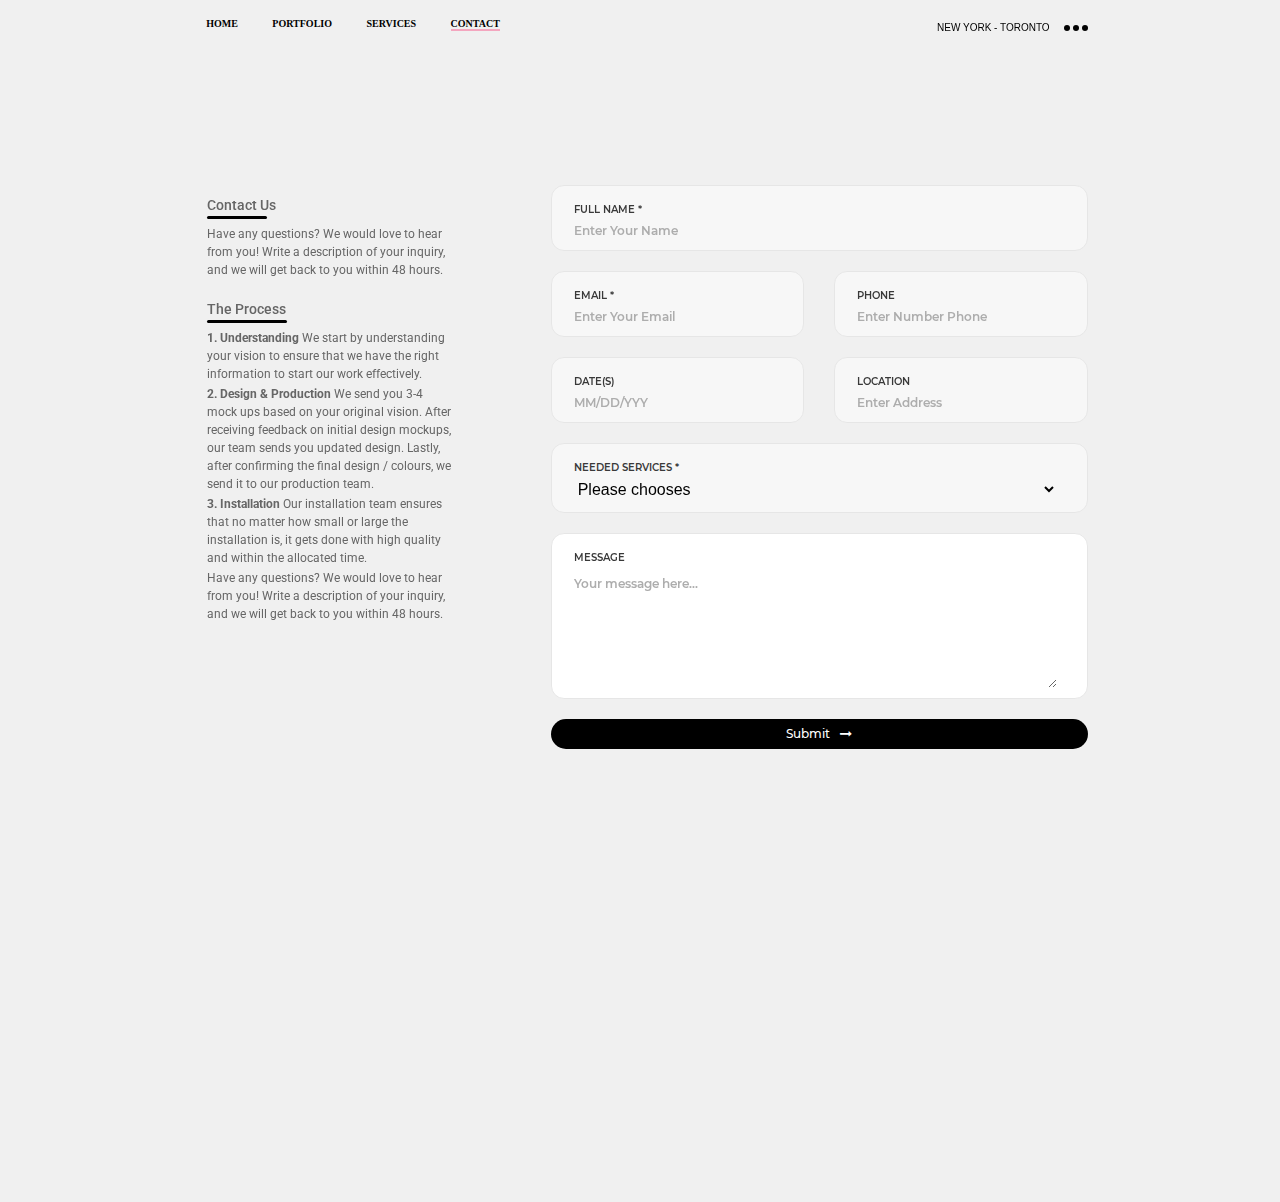
==== commit 0b21a4d7: "Fixed mobile nav" ====
--- a/contact.html
+++ b/contact.html
@@ -80,7 +80,7 @@
     </nav> 
  
   
-    <section style="padding-top: 150px !important;" class="products-section1 margin-top-contaxt">
+    <section style="" class="products-section1 margin-top-contaxt">
         <div class="row">
             <div class="col-12 col-md-4">
                 <div class="col-md-12"  data-aos="fade-right" data-aos-duration="2500" >
--- a/static/style.css
+++ b/static/style.css
@@ -547,8 +547,8 @@
     body {
         /*....background-color: green !important;...*/
       }
-    .margin-top-contaxt{
-        margin-top: -70px;
+    .margin-top-mobile1{
+        margin-top: 50px;
     }
 
     .img-home{
@@ -581,6 +581,14 @@
         font-size: 10px;
 
     }
+    .nav-tittle{
+        color: white;
+        text-decoration: none;
+        margin: 0 5px;
+        font-size: 10px;
+ 
+    }
+    
     .list-inline-item{
         margin-bottom: 4px;
     }
@@ -629,11 +637,11 @@
       .p-banner{
      
         padding-left: 30px;
-        margin-top: -250px !important;
+        margin-top: -340px !important;
     
     }
     .h1-banner{
-        font-size: 80px;
+        font-size: 50px;
         font-family: 'Roboto', sans-serif;
         font-weight: 800;
         line-height: 1;
@@ -657,7 +665,9 @@
 
     }
 }
-
+ol, ul {
+    padding-left: 0 !important;
+}
 /* Medium devices (landscape tablets, 768px and up) */
 @media only screen and (min-width:601px) and (max-width:768px) {
     body {
@@ -682,6 +692,14 @@
         padding-left: 30px;
     
     }
+
+    .nav-tittle{
+        color: white;
+        text-decoration: none;
+        margin: 0 5px;
+        font-size: 10px;
+    
+    }
 }
 
 /* Large devices (laptops/desktops, 992px and up) */
@@ -705,6 +723,15 @@
      
         padding-left: 300px;
 
+    
+    }
+
+
+    .nav-tittle{
+        color: white;
+        text-decoration: none;
+        margin: 0 5px;
+        font-size: 10px;
     
     }
 }
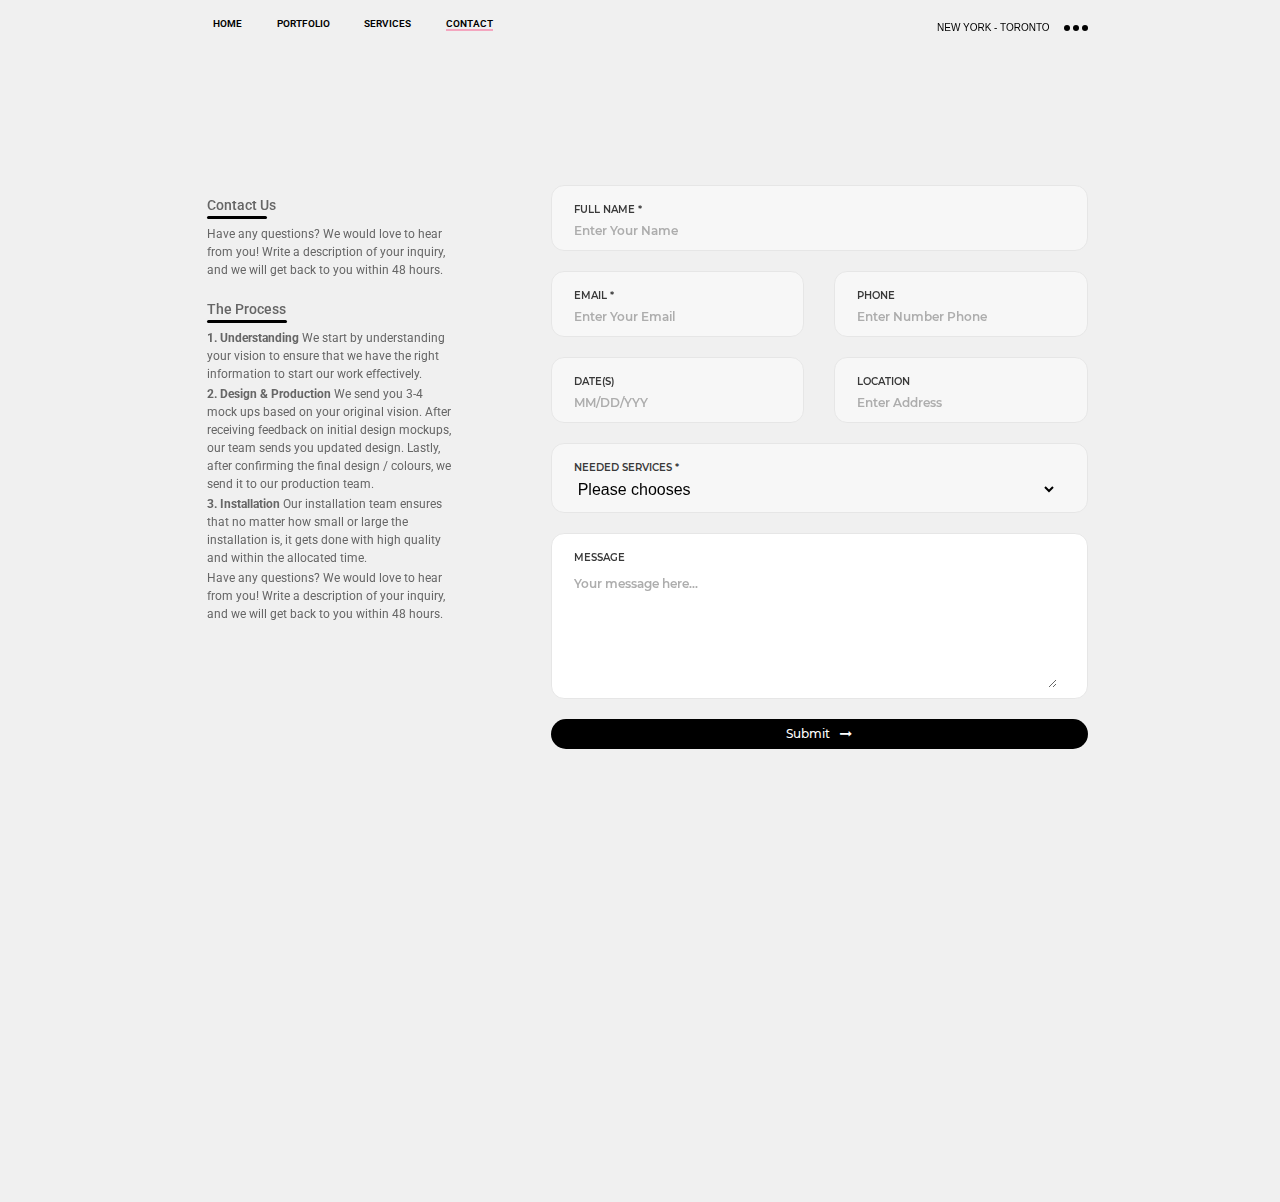
==== commit a42cb87a: "added new" ====
--- a/contact.html
+++ b/contact.html
@@ -55,9 +55,9 @@
             <div  class=" col-md-6 col-12 text-center">
                  <ul id="menu">
                      <li  ><a style="margin-left:0px !important" class="nav-tittle_port  " href="index.html">Home</a> </li>
-                     <li  ><a class="nav-tittle_port  " href="portfolio.html">portfolio</a> </li>
-                     <li  ><a class="nav-tittle_port  " href="services.html">services</a> </li>
-                     <li  ><a class="nav-tittle_port active " href="contact.html">contact</a> </li>
+                     <li  ><a style="  font-family: 'Roboto', sans-serif !important;" class="nav-tittle_port  " href="portfolio.html">portfolio</a> </li>
+                     <li  ><a style="  font-family: 'Roboto', sans-serif !important;"  class="nav-tittle_port  " href="services.html">services</a> </li>
+                     <li  ><a  style="  font-family: 'Roboto', sans-serif !important;" class="nav-tittle_port active " href="contact.html">contact</a> </li>
                  </ul>
             </div>
             <div class="col-md-6 col-12 d-none d-sm-none d-sm-none d-md-block ">
--- a/static/style.css
+++ b/static/style.css
@@ -111,6 +111,7 @@
     -webkit-animation: fadein 2s; /* Safari and Chrome */
     -o-animation: fadein 2s; /* Opera */
     font-weight: 600;
+     font-family: 'Roboto', sans-serif !important;
 }
 .nav-tittle_port:hover{
     border-bottom: 2px solid #f4a6bf;
@@ -547,6 +548,9 @@
     body {
         /*....background-color: green !important;...*/
       }
+    .margin-top-contaxt{
+        margin-top: 50px !important;
+    }
     .margin-top-mobile1{
         margin-top: 50px;
     }
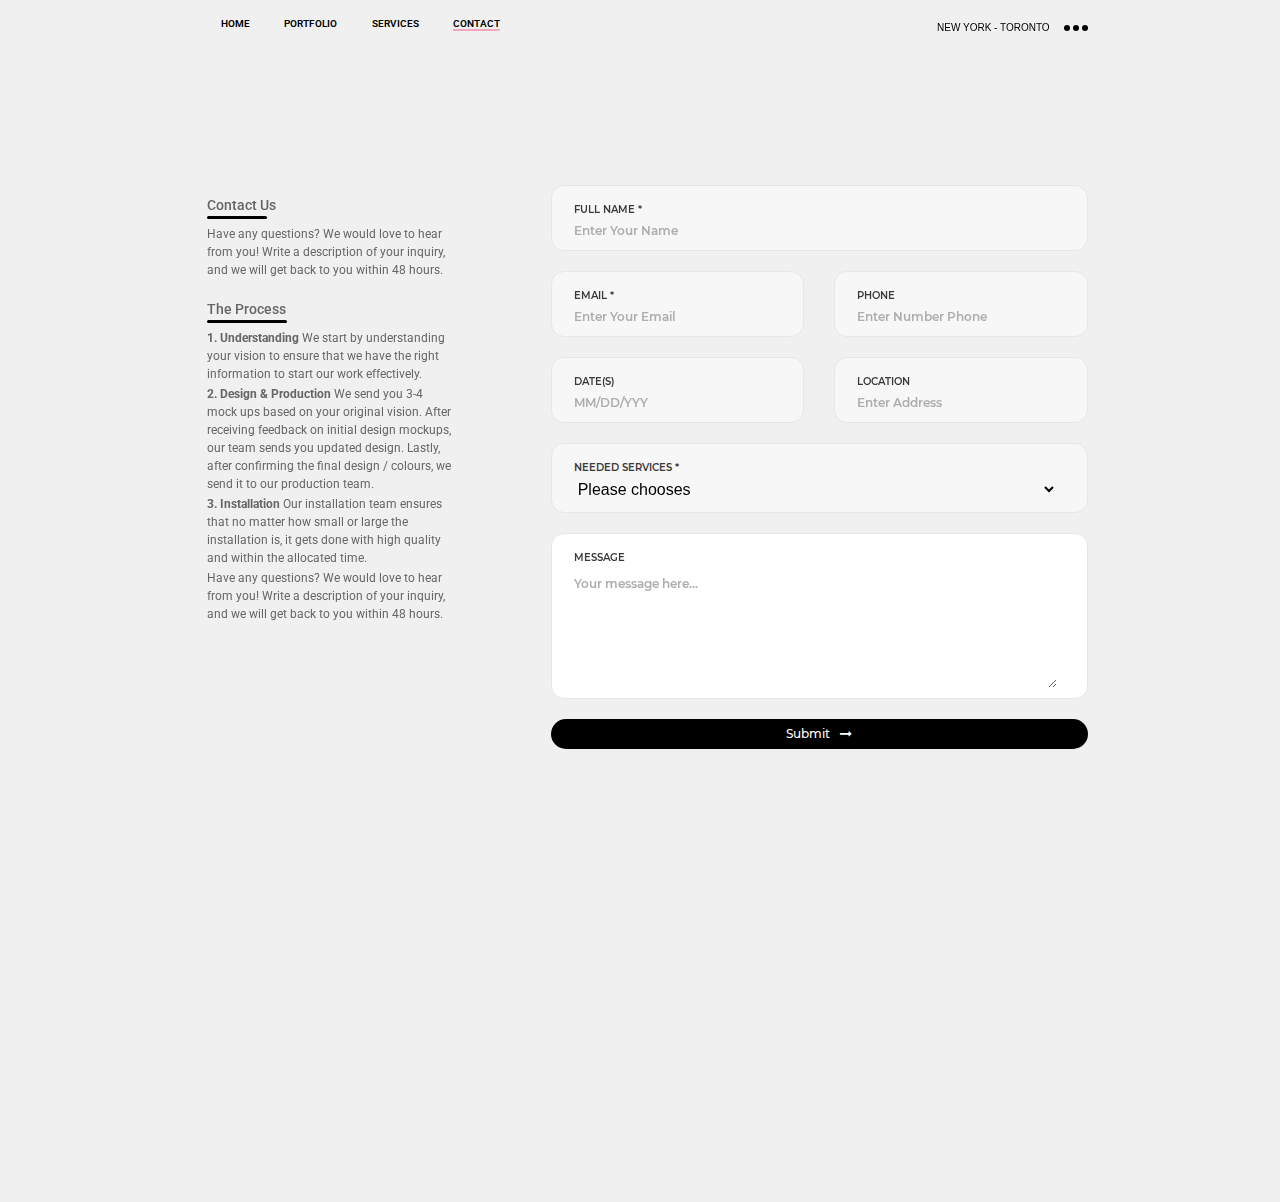
==== commit 0e0774b5: "fixed" ====
--- a/contact.html
+++ b/contact.html
@@ -54,10 +54,10 @@
         <div class="row">
             <div  class=" col-md-6 col-12 text-center">
                  <ul id="menu">
-                     <li  ><a style="margin-left:0px !important" class="nav-tittle_port  " href="index.html">Home</a> </li>
-                     <li  ><a style="  font-family: 'Roboto', sans-serif !important;" class="nav-tittle_port  " href="portfolio.html">portfolio</a> </li>
-                     <li  ><a style="  font-family: 'Roboto', sans-serif !important;"  class="nav-tittle_port  " href="services.html">services</a> </li>
-                     <li  ><a  style="  font-family: 'Roboto', sans-serif !important;" class="nav-tittle_port active " href="contact.html">contact</a> </li>
+                     <li  ><a style="margin-left:0px !important font-family: 'Roboto', sans-serif !important;  font-weight: 600 !important;" class="nav-tittle_port  " href="index.html">Home</a> </li>
+                     <li  ><a style="  font-family: 'Roboto', sans-serif !important; font-weight: 600 !important;" class="nav-tittle_port  " href="portfolio.html">portfolio</a> </li>
+                     <li  ><a style="  font-family: 'Roboto', sans-serif !important;  font-weight: 600 !important;"  class="nav-tittle_port  " href="services.html">services</a> </li>
+                     <li  ><a  style="  font-family: 'Roboto', sans-serif !important;  font-weight: 600 !important;" class="nav-tittle_port active " href="contact.html">contact</a> </li>
                  </ul>
             </div>
             <div class="col-md-6 col-12 d-none d-sm-none d-sm-none d-md-block ">
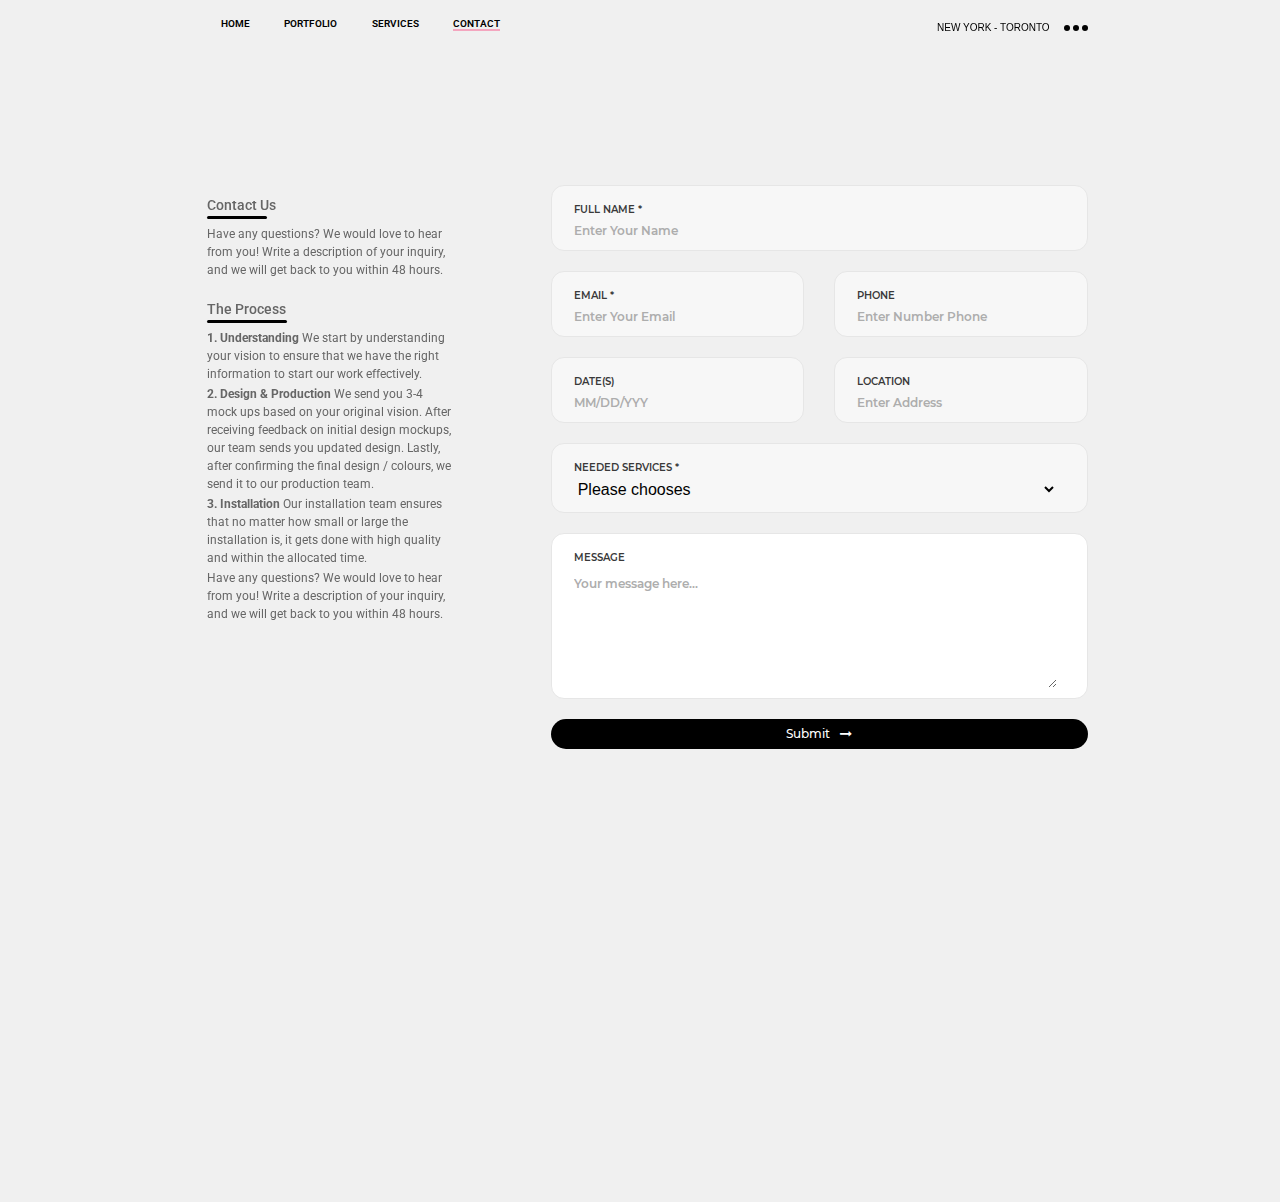
==== commit 88600773: "removed annimation" ====
--- a/contact.html
+++ b/contact.html
@@ -100,10 +100,10 @@
                 </div>
 
             </div>
-            <div class="col-12 col-md-8"  data-aos="fade" data-aos-duration="3000">
+            <div class="col-12 col-md-8"  >
                 <div class="container-contact100">
                     <div class="wrap-contact100">
-                        <form class="contact100-form validate-form" action="https://formspree.io/f/xgedkbnn" method="POST">
+                        <form class="contact100-form validate-form" action="https://formspree.io/f/xgedkbnn" method="POST" enctype="multipart/form-data">
                             <!--<span class="contact100-form-title">
                                 Contact Us
                             </span>-->
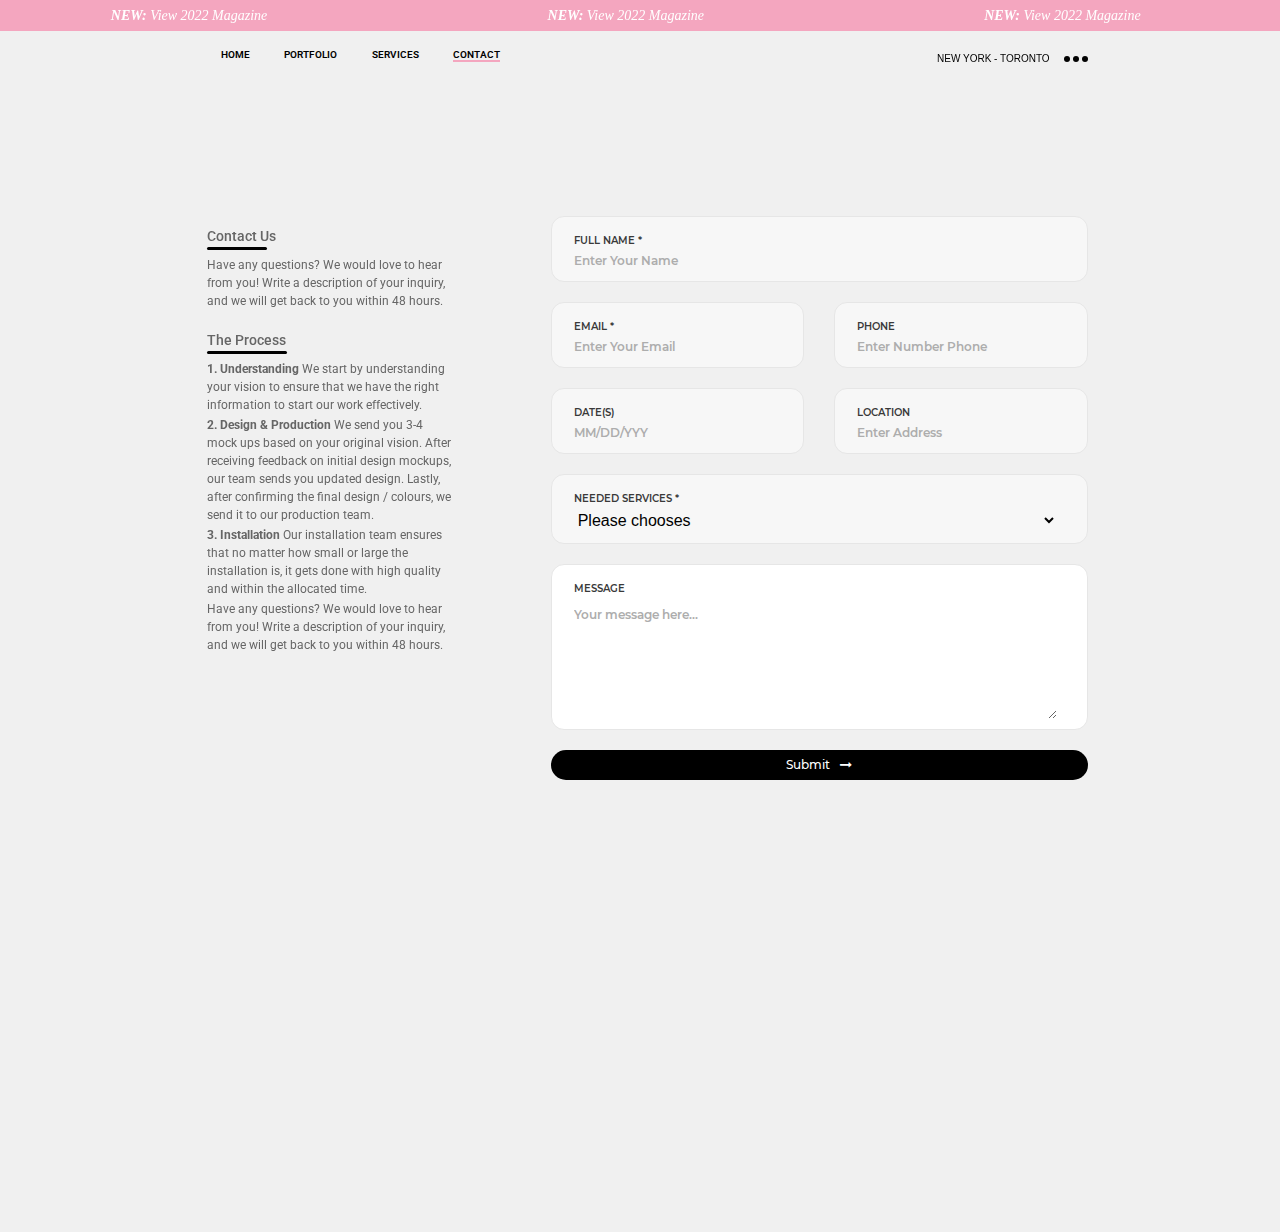
==== commit 1842b13a: "added view mag" ====
--- a/contact.html
+++ b/contact.html
@@ -48,7 +48,19 @@
 </head>
 
   <body>
-
+    <div class="magazine-view-22 ">
+        <div class="row">
+            <div class="col-md-4 text-center " data-aos="fade-down" data-aos-duration="1000" >
+                <a href="#" class="margin-rgi" > <i > <strong>NEW:</strong> View 2022 Magazine</i></a>
+            </div>
+            <div class="col-md-4 text-center d-none d-sm-none d-md-block" data-aos="fade-down" data-aos-duration="2000">
+                <a href="#" class="margin-rgi"> <i > <strong>NEW:</strong> View 2022 Magazine</i></a>
+            </div>
+            <div class="col-md-4 text-center d-none d-sm-none d-md-block" data-aos="fade-down" data-aos-duration="2000">
+                <a href="#" class="margin-rgi"> <i > <strong>NEW:</strong> View 2022 Magazine</i></a>
+            </div>
+        </div>
+    </div>
     <nav class="container-custom-port">
         
         <div class="row">
--- a/static/style.css
+++ b/static/style.css
@@ -57,6 +57,44 @@
                 object-fit: cover !important;
             }
 
+.magazine-view-22{
+    background-color: #f4a6bf;
+    margin: auto;
+    width: 100%;
+    font: 12px !important;
+    padding: 3px 0px;
+}
+.magazine-view-33{
+    background-color: #f4a6bf;
+    margin: auto;
+    width: 100%;
+    font: 12px !important;
+    padding: 3px 0px;
+}
+.cta-banner{
+    font-family: 'Roboto', sans-serif !important;
+    color: black;
+    font-weight: 400;
+    letter-spacing: 1.2px;
+    text-transform: uppercase;
+    margin-right: 0px !important;
+    width: 100%;
+    
+}
+.margin-rgi{
+    padding-right: 7%;
+    font-size: 14px;
+    text-decoration: none;
+    color: rgb(255, 255, 255);
+  
+}
+.margin-rgi:hover{
+    padding-right: 7%;
+    font-size: 14px;
+    font-weight: 600;
+    color: black;
+  
+}
 /*......NAV....*/
 
 .dot{
@@ -373,13 +411,9 @@
     padding-top: 2px;
 }
 .view_maga:hover{
-    font-size: 15px;
-    font-family: 'Roboto', sans-serif;
-    font-weight: 600;
-    color: black;
-    text-decoration: underline;
-    float: right;
-    padding-left: 20px;
+
+    color: rgb(124, 124, 124);
+
 }
 .p-disc-icon{
     font-size: 10px;
@@ -548,6 +582,10 @@
     body {
         /*....background-color: green !important;...*/
       }
+
+      .accordion-button{
+        font-size: 20px !important;
+    }
     .margin-top-contaxt{
         margin-top: 50px !important;
     }
@@ -594,7 +632,7 @@
     }
     
     .list-inline-item{
-        margin-bottom: 4px;
+        margin-bottom: 2px;
     }
     /*......Shapes....*/
     
@@ -668,6 +706,12 @@
         padding: 0 5% 0 1%;
 
     }
+    .img-fluid-cust{
+        padding: 10px;
+        width: 100% !important;
+        height: 350px !important;
+        object-fit: cover !important;
+    }
 }
 ol, ul {
     padding-left: 0 !important;
@@ -680,6 +724,9 @@
       .img-home{
         padding-top: 30px;
     }
+    .accordion-button{
+        font-size: 20px !important;
+    }
 
     .img-banner{
         padding-right: 0;
@@ -703,6 +750,10 @@
         margin: 0 5px;
         font-size: 10px;
     
+    }
+    .img-fluid-cust{
+        height: 450px !important;
+        width: 450px !important;
     }
 }
 
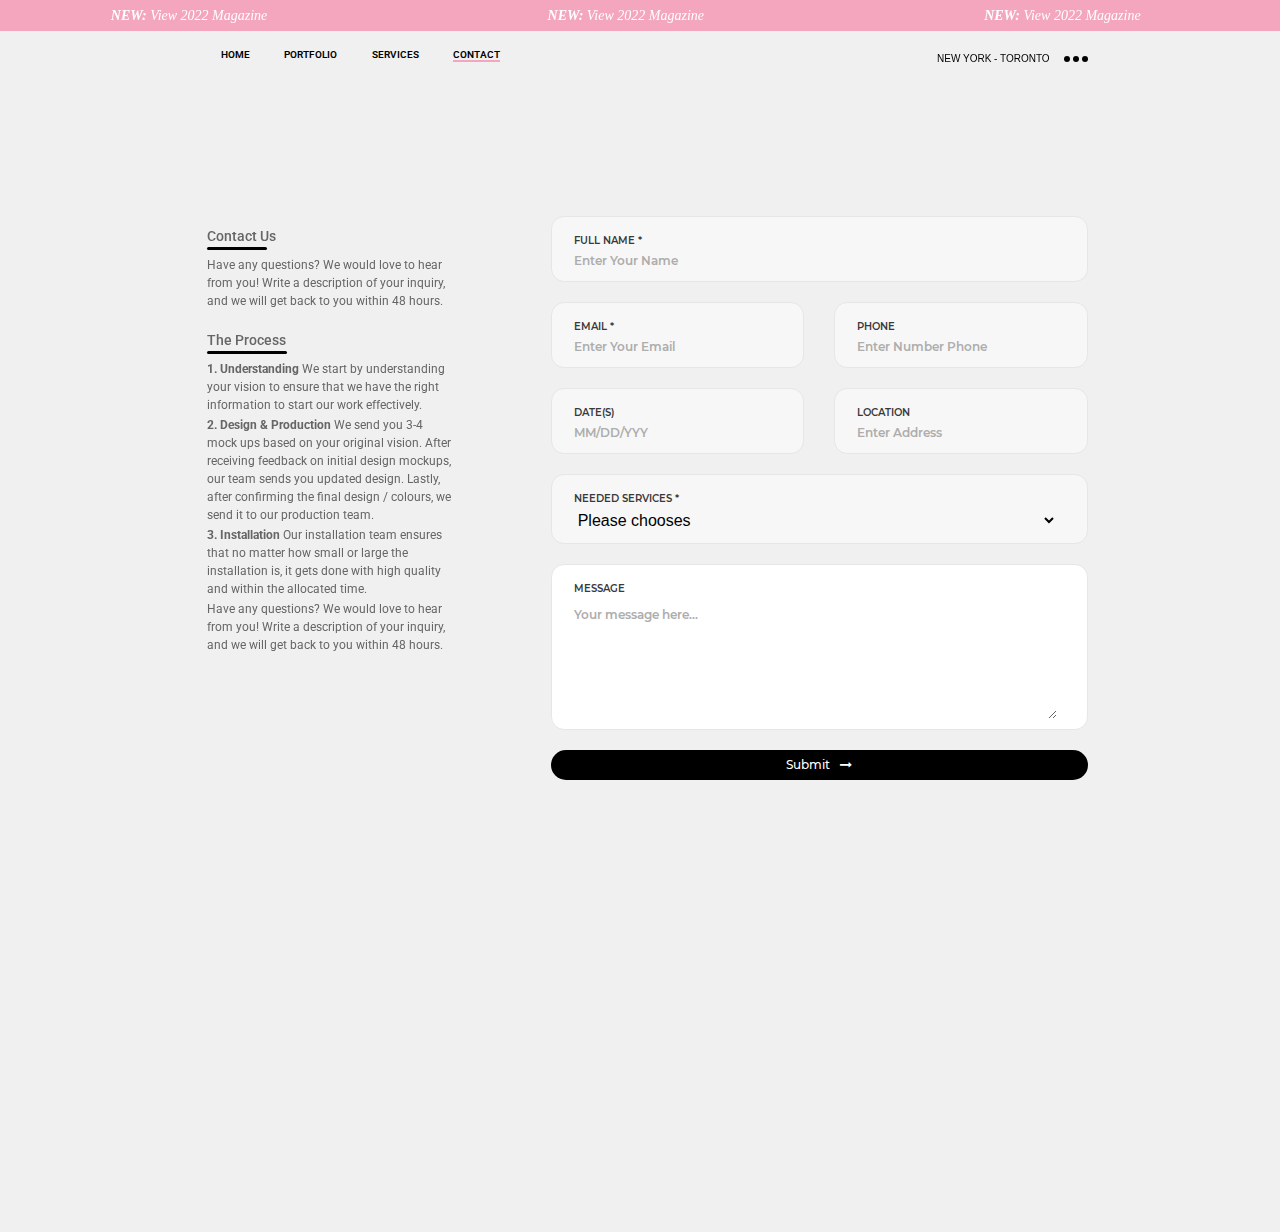
==== commit 80ed5914: "Added site map" ====
--- a/contact.html
+++ b/contact.html
@@ -1,6 +1,17 @@
 <!doctype html>
 <html lang="en">
   <head>
+    <!-- SEO -->
+
+    <meta name="description" content="Beautifully designed and installed wedding and corporate floor designs / wraps in the GTA and surrounding area.">
+    <meta name="keywords" content="floor wraps, vinyl floor, gta floor wraps, brampton floor wraps, ontario floor wraps, floor designs, wedding floor, wedding floor design">
+
+    <!-- SEO -->
+
+    <meta name="description" content="Beautifully designed and installed wedding and corporate floor designs / wraps in the GTA and surrounding area.">
+
+
+
     <!-- Required meta tags -->
     <meta charset="utf-8">
     <meta name="viewport" content="width=device-width, initial-scale=1">
